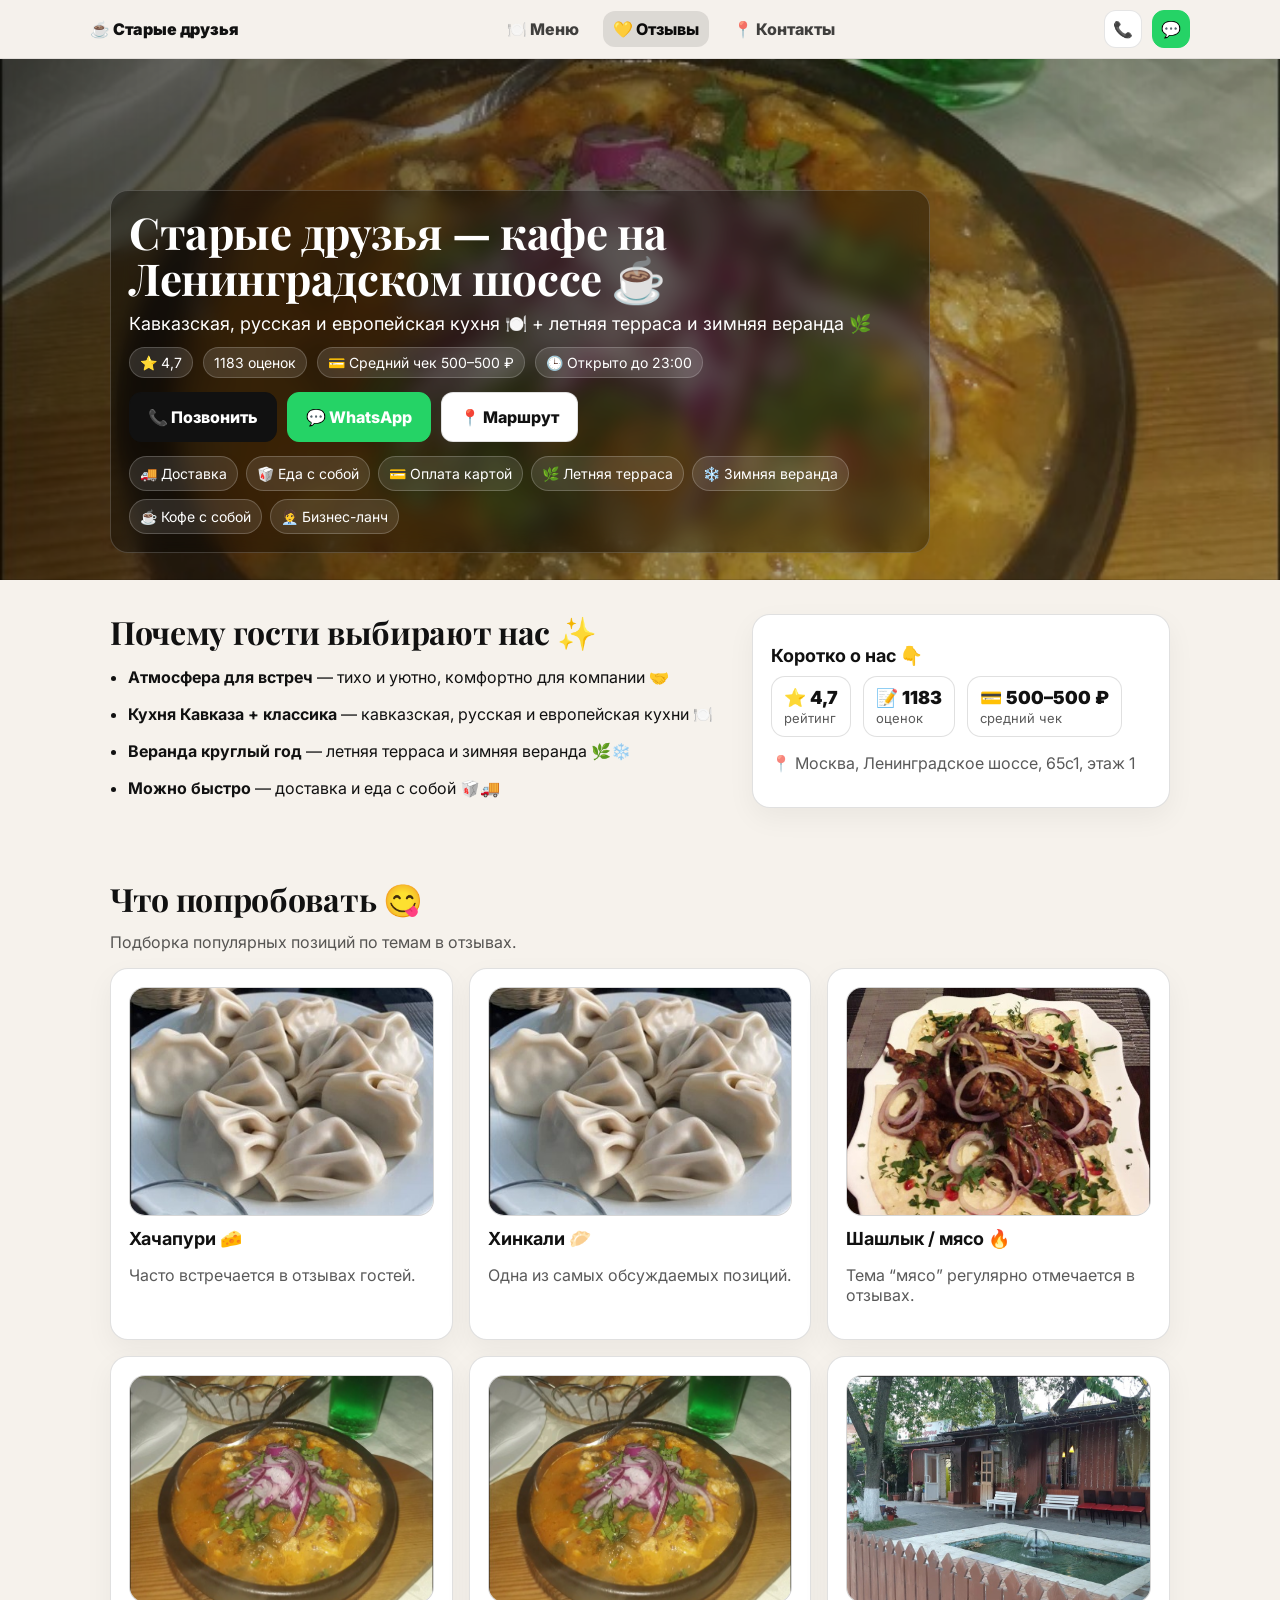
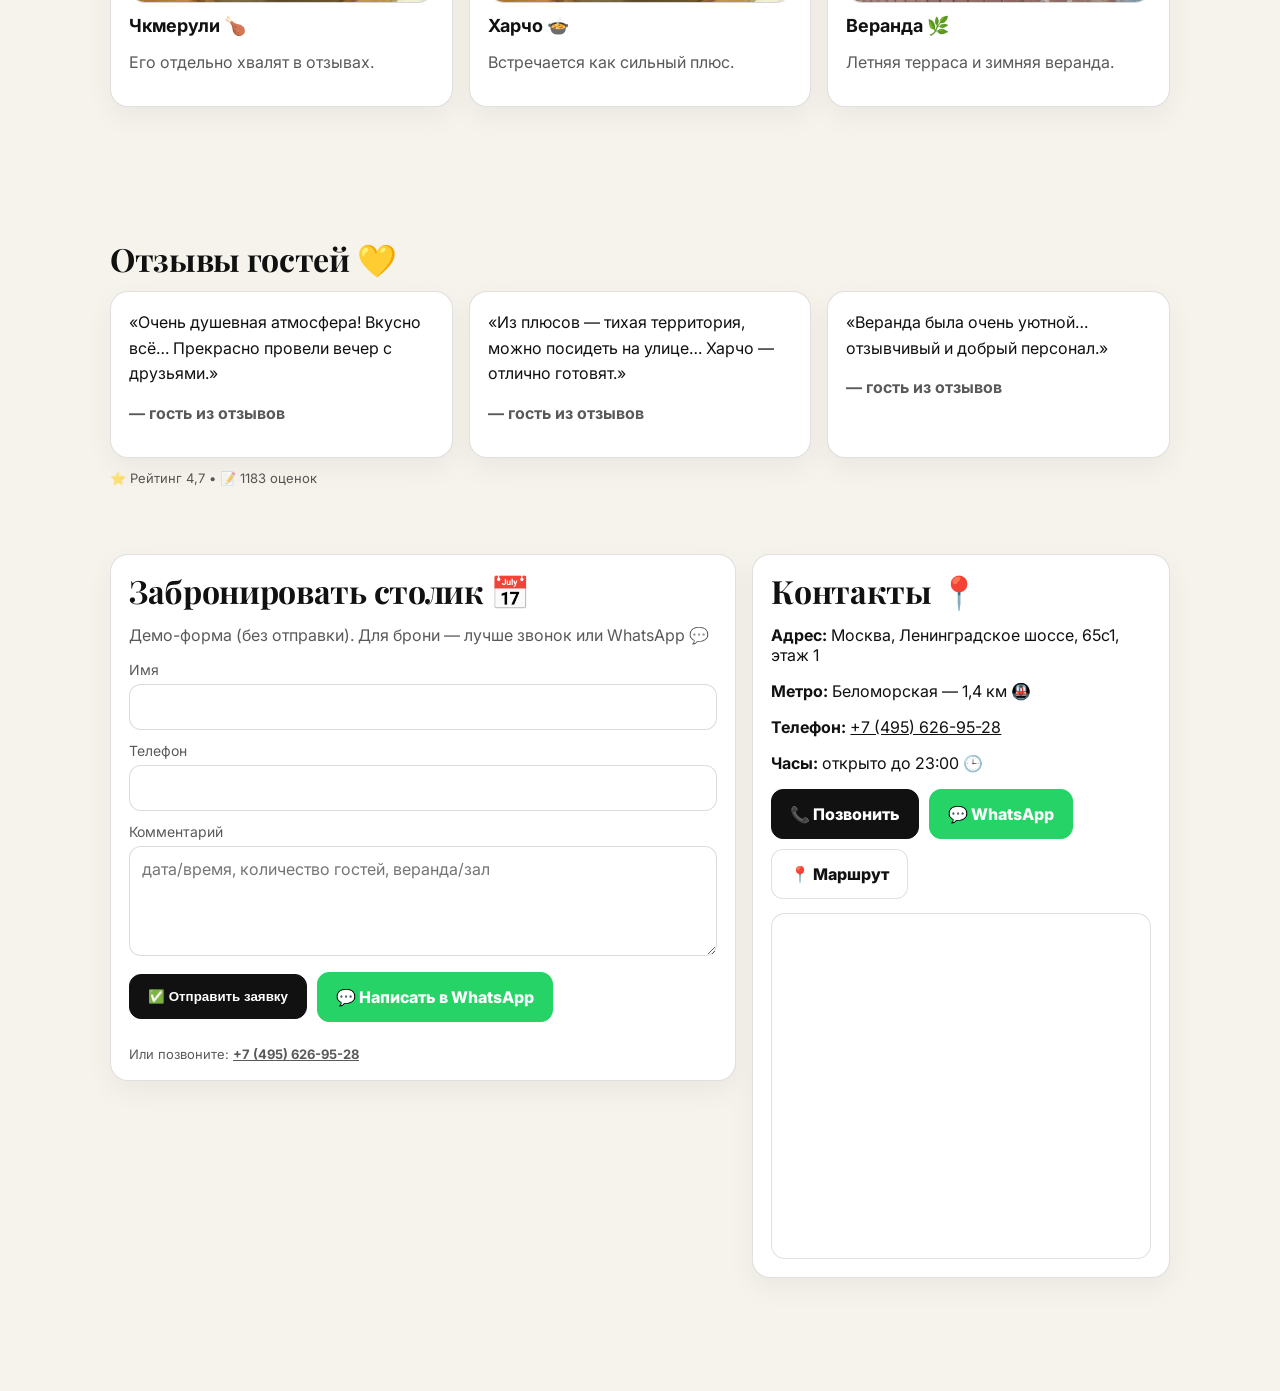
==== index.html @ 181b99d7 "Update index.html" ====
<!doctype html>
<html lang="ru">
<head>
  <meta charset="utf-8" />
  <meta name="viewport" content="width=device-width, initial-scale=1" />
  <title>Старые Друзья — кафе на Ленинградском шоссе</title>
  <meta name="description" content="Кафе Старые Друзья: кавказская, русская и европейская кухня, летняя терраса и зимняя веранда. Москва, Ленинградское шоссе 65с1. Тел.: +7 (495) 626-95-28." />

  <!-- Canonical (замени username) -->
  <link rel="canonical" href="https://denisbykov1991-spec.github.io/staryye-druzya/" />

  <!-- Open Graph / Messengers preview (замени username) -->
  <meta property="og:type" content="website" />
  <meta property="og:locale" content="ru_RU" />
  <meta property="og:site_name" content="Staryye druzya" />
  <meta property="og:title" content="Старые Друзья — кафе на Ленинградском шоссе ☕" />
  <meta property="og:description" content="Кавказская, русская и европейская кухня 🍽️ + летняя терраса и зимняя веранда 🌿. Москва, Ленинградское шоссе 65с1." />
  <meta property="og:url" content="https://denisbykov1991-spec.github.io/staryye-druzya/" />
  <meta property="og:image" content="https://denisbykov1991-spec.github.io/staryye-druzya/img/og.jpg" />
  <meta property="og:image:width" content="1200" />
  <meta property="og:image:height" content="630" />

  <!-- Twitter -->
  <meta name="twitter:card" content="summary_large_image" />
  <meta name="twitter:title" content="Старые друзья — кафе на Ленинградском шоссе ☕" />
  <meta name="twitter:description" content="Кухня Кавказа + классика 🍽️, веранда круглый год 🌿❄️. Москва." />
  <meta name="twitter:image" content="https://denisbykov1991-spec.github.io/staryye-druzya/img/og.jpg" />

  <!-- Fonts -->
  <link rel="preconnect" href="https://fonts.googleapis.com">
  <link rel="preconnect" href="https://fonts.gstatic.com" crossorigin>
  <link href="https://fonts.googleapis.com/css2?family=Inter:wght@400;600;700;800&family=Playfair+Display:wght@600;700&display=swap" rel="stylesheet">

  <link rel="stylesheet" href="styles.css" />
</head>

<body>
  <!-- Top nav (НЕ sticky) -->
  <nav class="topnav" aria-label="Навигация">
    <div class="container topnav__inner">
      <a class="brand" href="#top" aria-label="Наверх">☕ Старые друзья</a>

      <div class="topnav__links" role="navigation" aria-label="Разделы">
        <a data-spy href="#menu">🍽️ Меню</a>
        <a data-spy href="#reviews">💛 Отзывы</a>
        <a data-spy href="#contacts">📍 Контакты</a>
      </div>

      <div class="topnav__actions">
        <a class="topnav__btn" href="tel:+74956269528" aria-label="Позвонить">📞</a>
        <a class="topnav__btn topnav__btn--wa wa-pulse" href="https://wa.me/74956269528" target="_blank" rel="noopener" aria-label="WhatsApp">💬</a>
      </div>
    </div>
  </nav>

  <!-- HERO -->
  <header id="top" class="hero reveal" style="--hero-img:url('img/hero.jpg')">
    <div class="container hero__inner">
      <div class="hero__panel reveal">
        <h1>Старые друзья — кафе на Ленинградском шоссе ☕</h1>
        <p class="lead">
          Кавказская, русская и европейская кухня 🍽️ + летняя терраса и зимняя веранда 🌿
        </p>

        <div class="meta">
          <span>⭐ 4,7</span>
          <span>1183 оценок</span>
          <span>💳 Средний чек 500–500 ₽</span>
          <span>🕒 Открыто до 23:00</span>
        </div>

        <div class="actions">
          <a class="btn btn--primary" href="tel:+74956269528">📞 Позвонить</a>
          <a class="btn btn--whatsapp wa-pulse" href="https://wa.me/74956269528" target="_blank" rel="noopener">💬 WhatsApp</a>
          <a class="btn btn--ghost" href="https://yandex.ru/maps/org/staryye_druzya/107307470305/" target="_blank" rel="noopener">📍 Маршрут</a>
        </div>

        <div class="chips">
          <span class="chip">🚚 Доставка</span>
          <span class="chip">🥡 Еда с собой</span>
          <span class="chip">💳 Оплата картой</span>
          <span class="chip">🌿 Летняя терраса</span>
          <span class="chip">❄️ Зимняя веранда</span>
          <span class="chip">☕ Кофе с собой</span>
          <span class="chip">🧑‍💼 Бизнес-ланч</span>
        </div>
      </div>
    </div>
  </header>

  <main>
    <!-- WHY -->
    <section class="section" aria-label="Преимущества">
      <div class="container grid grid--2">
        <div class="reveal">
          <h2>Почему гости выбирают нас ✨</h2>
          <ul class="bullets">
            <li><b>Атмосфера для встреч</b> — тихо и уютно, комфортно для компании 🤝</li>
            <li><b>Кухня Кавказа + классика</b> — кавказская, русская и европейская кухни 🍽️</li>
            <li><b>Веранда круглый год</b> — летняя терраса и зимняя веранда 🌿❄️</li>
            <li><b>Можно быстро</b> — доставка и еда с собой 🥡🚚</li>
          </ul>
        </div>

        <aside class="card reveal">
          <h3>Коротко о нас 👇</h3>
          <div class="kpis">
            <div class="kpi">
              <div class="kpi__big">⭐ 4,7</div>
              <div class="kpi__small">рейтинг</div>
            </div>
            <div class="kpi">
              <div class="kpi__big">📝 1183</div>
              <div class="kpi__small">оценок</div>
            </div>
            <div class="kpi">
              <div class="kpi__big">💳 500–500 ₽</div>
              <div class="kpi__small">средний чек</div>
            </div>
          </div>
          <p class="muted">📍 Москва, Ленинградское шоссе, 65с1, этаж 1</p>
        </aside>
      </div>
    </section>

    <!-- MENU -->
    <section id="menu" class="section" aria-label="Меню">
      <div class="container">
        <div class="reveal">
          <h2>Что попробовать 😋</h2>
          <p class="muted">Подборка популярных позиций по темам в отзывах.</p>
        </div>

        <div class="grid grid--3">
          <article class="card reveal">
            <div class="img"><img src="img/khachapuri.jpg" alt="Хачапури"></div>
            <h3>Хачапури 🧀</h3>
            <p class="muted">Часто встречается в отзывах гостей.</p>
          </article>

          <article class="card reveal">
            <div class="img"><img src="img/khinkali.jpg" alt="Хинкали"></div>
            <h3>Хинкали 🥟</h3>
            <p class="muted">Одна из самых обсуждаемых позиций.</p>
          </article>

          <article class="card reveal">
            <div class="img"><img src="img/shashlik.jpg" alt="Шашлык"></div>
            <h3>Шашлык / мясо 🔥</h3>
            <p class="muted">Тема “мясо” регулярно отмечается в отзывах.</p>
          </article>

          <article class="card reveal">
            <div class="img"><img src="img/chkmeruli.jpg" alt="Чкмерули"></div>
            <h3>Чкмерули 🍗</h3>
            <p class="muted">Его отдельно хвалят в отзывах.</p>
          </article>

          <article class="card reveal">
            <div class="img"><img src="img/kharcho.jpg" alt="Харчо"></div>
            <h3>Харчо 🍲</h3>
            <p class="muted">Встречается как сильный плюс.</p>
          </article>

          <article class="card reveal">
            <div class="img"><img src="img/terrace.jpg" alt="Веранда"></div>
            <h3>Веранда 🌿</h3>
            <p class="muted">Летняя терраса и зимняя веранда.</p>
          </article>
        </div>

        <div class="section__actions reveal">
          <a class="btn btn--primary" href="tel:+74956269528">📞 Уточнить меню и наличие мест</a>
          <a class="btn btn--whatsapp wa-pulse" href="https://wa.me/74956269528" target="_blank" rel="noopener">💬 Написать в WhatsApp</a>
        </div>
      </div>
    </section>

    <!-- REVIEWS -->
    <section id="reviews" class="section" aria-label="Отзывы">
      <div class="container">
        <div class="reveal">
          <h2>Отзывы гостей 💛</h2>
        </div>

        <div class="grid grid--3">
          <div class="card reveal">
            <p class="quote">«Очень душевная атмосфера! Вкусно всё… Прекрасно провели вечер с друзьями.»</p>
            <p class="muted"><b>— гость из отзывов</b></p>
          </div>
          <div class="card reveal">
            <p class="quote">«Из плюсов — тихая территория, можно посидеть на улице… Харчо — отлично готовят.»</p>
            <p class="muted"><b>— гость из отзывов</b></p>
          </div>
          <div class="card reveal">
            <p class="quote">«Веранда была очень уютной… отзывчивый и добрый персонал.»</p>
            <p class="muted"><b>— гость из отзывов</b></p>
          </div>
        </div>

        <p class="note reveal">⭐ Рейтинг 4,7 • 📝 1183 оценок</p>
      </div>
    </section>

    <!-- CONTACTS -->
    <section id="contacts" class="section" aria-label="Контакты">
      <div class="container grid grid--2">
        <div class="card reveal">
          <h2 style="margin-top:0;">Забронировать столик 📅</h2>
          <p class="muted">Демо-форма (без отправки). Для брони — лучше звонок или WhatsApp 💬</p>

          <form class="form" onsubmit="event.preventDefault(); alert('Демо: форма отключена. Для бронирования позвоните или напишите в WhatsApp.');">
            <label>
              <span>Имя</span>
              <input required name="name" />
            </label>

            <label>
              <span>Телефон</span>
              <input required name="phone" type="tel" />
            </label>

            <label>
              <span>Комментарий</span>
              <textarea name="comment" placeholder="дата/время, количество гостей, веранда/зал"></textarea>
            </label>

            <div class="form__actions">
              <button class="btn btn--primary" type="submit">✅ Отправить заявку</button>
              <a class="btn btn--whatsapp wa-pulse" href="https://wa.me/74956269528" target="_blank" rel="noopener">💬 Написать в WhatsApp</a>
            </div>

            <p class="note">
              Или позвоните: <a href="tel:+74956269528"><b>+7 (495) 626-95-28</b></a>
            </p>
          </form>
        </div>

        <div class="card reveal">
          <h2 style="margin-top:0;">Контакты 📍</h2>
          <p><b>Адрес:</b> Москва, Ленинградское шоссе, 65с1, этаж 1</p>
          <p><b>Метро:</b> Беломорская — 1,4 км 🚇</p>
          <p><b>Телефон:</b> <a href="tel:+74956269528">+7 (495) 626-95-28</a></p>
          <p><b>Часы:</b> открыто до 23:00 🕒</p>

          <div class="actions">
            <a class="btn btn--primary" href="tel:+74956269528">📞 Позвонить</a>
            <a class="btn btn--whatsapp wa-pulse" href="https://wa.me/74956269528" target="_blank" rel="noopener">💬 WhatsApp</a>
            <a class="btn btn--ghost" href="https://yandex.ru/maps/org/staryye_druzya/107307470305/" target="_blank" rel="noopener">📍 Маршрут</a>
          </div>

          <div class="map">
            <iframe
              title="Карта"
              src="https://yandex.ru/map-widget/v1/?oid=107307470305&ll=37.459464%2C55.866122&z=16"
              width="100%" height="340" frameborder="0"
              style="border:0;">
            </iframe>
          </div>
        </div>
      </div>
    </section>
  </main>

  <footer class="footer reveal">
    <div class="container footer__inner">
      <div class="muted">© Старые Друзья • Москва</div>
      <div class="note">ℹ️ Демо-версия сайта. Использованы публичные данные из открытых источников.</div>
    </div>
  </footer>

  <!-- Sticky mobile bar -->
  <div class="sticky-bar" aria-label="Быстрые действия">
    <a href="tel:+74956269528" class="sticky-btn call">📞 Позвонить</a>
    <a href="https://wa.me/74956269528" target="_blank" rel="noopener" class="sticky-btn wa wa-pulse">💬 WhatsApp</a>
  </div>

  <!-- Back to top -->
  <button class="to-top" type="button" aria-label="Наверх">⬆️</button>

  <script>
    (function () {
      const prefersReduced = window.matchMedia && window.matchMedia('(prefers-reduced-motion: reduce)').matches;

      // Reveal animations
      const revealItems = document.querySelectorAll('.reveal');
      if (prefersReduced) {
        revealItems.forEach(el => el.classList.add('is-visible'));
      } else {
        const obs = new IntersectionObserver((entries) => {
          entries.forEach((e) => {
            if (e.isIntersecting) {
              e.target.classList.add('is-visible');
              obs.unobserve(e.target);
            }
          });
        }, { threshold: 0.12, rootMargin: '0px 0px -8% 0px' });

        revealItems.forEach(el => obs.observe(el));
      }

      // Back to top
      const toTopBtn = document.querySelector('.to-top');
      const toggleToTop = () => {
        const y = window.scrollY || document.documentElement.scrollTop;
        if (y > 700) toTopBtn.classList.add('is-visible');
        else toTopBtn.classList.remove('is-visible');
      };

      toTopBtn.addEventListener('click', () => {
        if (prefersReduced) window.scrollTo(0, 0);
        else window.scrollTo({ top: 0, behavior: 'smooth' });
      });

      // Scrollspy (active nav item)
      const navLinks = Array.from(document.querySelectorAll('.topnav__links a[data-spy]'));
      const sections = navLinks
        .map(a => document.querySelector(a.getAttribute('href')))
        .filter(Boolean);

      const setActive = (id) => {
        navLinks.forEach(a => {
          const isActive = a.getAttribute('href') === ('#' + id);
          a.classList.toggle('is-active', isActive);
          a.setAttribute('aria-current', isActive ? 'page' : 'false');
        });
      };

      if (!prefersReduced && sections.length) {
        const spyObs = new IntersectionObserver((entries) => {
          const visible = entries
            .filter(e => e.isIntersecting)
            .sort((a,b) => b.intersectionRatio - a.intersectionRatio)[0];

          if (visible && visible.target && visible.target.id) setActive(visible.target.id);
        }, {
          threshold: [0.2, 0.35, 0.5, 0.65],
          rootMargin: '-15% 0px -70% 0px'
        });

        sections.forEach(sec => spyObs.observe(sec));
      } else {
        navLinks.forEach(a => a.addEventListener('click', () => {
          const id = (a.getAttribute('href') || '').replace('#','');
          if (id) setActive(id);
        }));
      }

      // init
      toggleToTop();
      window.addEventListener('scroll', toggleToTop, { passive: true });
    })();
  </script>
</body>
</html>
---- styles.css ----
:root{
  --text:#111;
  --muted: rgba(0,0,0,.65);
  --border: rgba(0,0,0,.12);
  --radius: 18px;
  --page-bg: #f6f2ec;
  --primary: #111;
  --whatsapp: #25D366;
  --font-body: "Inter", -apple-system, BlinkMacSystemFont, "Segoe UI", Roboto, Arial, sans-serif;
  --font-head: "Playfair Display", Georgia, "Times New Roman", serif;
}

*{ box-sizing:border-box; }
html,body{
  margin:0;
  padding:0;
  font-family: var(--font-body);
  color:var(--text);
  background: var(--page-bg);
  scroll-behavior: smooth;
}
a{ color:inherit; }
.container{ max-width:1100px; margin:0 auto; padding:0 20px; }

/* Top nav (NOT sticky) */
.topnav{
  position: static;          /* <-- меню больше не "прилипает" */
  z-index: auto;
  background: rgba(246,242,236,.95);
  border-bottom: 1px solid rgba(0,0,0,.08);
}
.topnav__inner{
  display:flex;
  align-items:center;
  justify-content:space-between;
  gap:12px;
  padding: 10px 0;
}
.brand{
  text-decoration:none;
  font-weight:900;
  letter-spacing:-0.01em;
}
.topnav__links{
  display:flex;
  gap:14px;
  flex-wrap:wrap;
}
.topnav__links a{
  text-decoration:none;
  font-weight:800;
  color: rgba(0,0,0,.74);
  padding: 8px 10px;
  border-radius: 12px;
  transition: background .18s ease, color .18s ease, transform .12s ease;
}
.topnav__links a:hover{
  background: rgba(0,0,0,.06);
  color: rgba(0,0,0,.92);
  transform: translateY(-1px);
}
.topnav__links a.is-active{
  background: rgba(0,0,0,.10);
  color: rgba(0,0,0,.95);
}

.topnav__actions{ display:flex; gap:10px; }
.topnav__btn{
  width:38px; height:38px;
  display:inline-flex;
  align-items:center;
  justify-content:center;
  border-radius: 12px;
  border: 1px solid rgba(0,0,0,.10);
  background:#fff;
  text-decoration:none;
  font-weight:900;
  transition: transform .12s ease, box-shadow .18s ease;
}
.topnav__btn:hover{
  transform: translateY(-1px);
  box-shadow: 0 10px 20px rgba(0,0,0,.08);
}
.topnav__btn--wa{
  background: var(--whatsapp);
  border-color: var(--whatsapp);
  color:#fff;
}

/* Typography */
h1,h2{ font-family: var(--font-head); }
h1{ margin:0; font-size:44px; line-height:1.05; letter-spacing:-0.01em; }
h2{ margin:0 0 14px; font-size:32px; line-height:1.12; letter-spacing:-0.01em; }
h3{ margin:12px 0 8px; font-size:18px; }
.lead{ margin:10px 0 0; font-size:18px; line-height:1.45; }

/* HERO */
.hero{
  position:relative;
  min-height: 520px;
  background:
    linear-gradient(90deg, rgba(0,0,0,.60), rgba(0,0,0,.14)),
    var(--hero-img);
  background-size:cover;
  background-position:center;
  border-bottom: 1px solid var(--border);
}
.hero__inner{
  min-height:520px;
  display:flex;
  align-items:flex-end;
  padding: 26px 20px;
}
.hero__panel{
  max-width: 820px;
  color:#fff;
  background: rgba(0,0,0,.34);
  border:1px solid rgba(255,255,255,.18);
  border-radius: 18px;
  padding: 18px;
  backdrop-filter: blur(10px);
}

/* Meta pills */
.meta{ display:flex; flex-wrap:wrap; gap:10px; margin-top:10px; }
.meta span{
  font-size:14px; padding:6px 10px; border-radius:999px;
  background:rgba(255,255,255,.12); border:1px solid rgba(255,255,255,.18);
}

/* Buttons */
.actions{ display:flex; flex-wrap:wrap; gap:10px; margin-top:14px; }
.btn{
  display:inline-flex;
  align-items:center;
  justify-content:center;
  padding:14px 18px;
  border-radius:12px;
  text-decoration:none;
  font-weight:800;
  border:1px solid var(--border);
  background:#fff;
  transition: transform .12s ease, box-shadow .18s ease, filter .18s ease;
  will-change: transform;
}
.btn:hover{
  transform: translateY(-1px);
  box-shadow: 0 10px 22px rgba(0,0,0,.10);
}
.btn:active{ transform: translateY(0px); box-shadow: 0 6px 14px rgba(0,0,0,.10); }
.btn--primary{ background:var(--primary); color:#fff; border-color:var(--primary); }
.btn--ghost{ background:#fff; color:#111; }
.btn--whatsapp{
  background:var(--whatsapp);
  color:#fff;
  border-color:var(--whatsapp);
}
.btn--whatsapp:hover{ filter: brightness(.96); }

/* WhatsApp pulse (only mobile; subtle) */
@keyframes waPulse {
  0% { box-shadow: 0 0 0 0 rgba(37,211,102,.40); }
  70% { box-shadow: 0 0 0 14px rgba(37,211,102,0); }
  100% { box-shadow: 0 0 0 0 rgba(37,211,102,0); }
}

/* Chips */
.chips{ display:flex; flex-wrap:wrap; gap:8px; margin-top:14px; }
.chip{
  font-size:14px;
  padding:8px 10px;
  border:1px solid rgba(255,255,255,.20);
  border-radius:999px;
  background:rgba(255,255,255,.10);
}

/* Sections */
.section{ padding: 34px 0; }
.grid{ display:grid; gap:16px; }
.grid--2{ grid-template-columns: 1.2fr .8fr; align-items:start; }
.grid--3{ grid-template-columns: repeat(3,1fr); }

.card{
  background:#fff;
  border:1px solid var(--border);
  border-radius: var(--radius);
  padding:18px;
  box-shadow: 0 10px 28px rgba(0,0,0,.05);
  transition: transform .18s ease, box-shadow .18s ease;
}
.card:hover{
  transform: translateY(-2px);
  box-shadow: 0 16px 44px rgba(0,0,0,.08);
}

.muted{ color:var(--muted); }
.note{ margin:12px 0 0; font-size:13px; color:var(--muted); }

.bullets{ margin:0; padding-left:18px; line-height:1.7; }
.bullets li{ margin:10px 0; }

.kpis{ display:flex; gap:12px; flex-wrap:wrap; margin-top:10px; }
.kpi{
  border:1px solid var(--border);
  border-radius:14px;
  padding:10px 12px;
  background: #fff;
}
.kpi__big{ font-size:18px; font-weight:900; }
.kpi__small{ font-size:13px; color:var(--muted); margin-top:2px; }

.img{
  width:100%;
  aspect-ratio: 4/3;
  border-radius:16px;
  overflow:hidden;
  border:1px solid var(--border);
  background:#f3f3f3;
}
.img img{ width:100%; height:100%; object-fit:cover; display:block; }
.quote{ margin:0; line-height:1.6; }

.section__actions{
  margin-top:16px;
  display:flex;
  flex-wrap:wrap;
  gap:10px;
}

/* Form */
.form{ display:grid; gap:12px; margin-top:12px; }
label span{ display:block; margin-bottom:6px; font-size:14px; color:var(--muted); }
input,textarea{
  width:100%;
  border:1px solid rgba(0,0,0,.14);
  border-radius:12px;
  padding:12px 12px;
  font-size:16px;
  outline:none;
  background:#fff;
  font-family: var(--font-body);
  transition: box-shadow .18s ease, border-color .18s ease;
}
input:focus, textarea:focus{
  border-color: rgba(0,0,0,.28);
  box-shadow: 0 0 0 4px rgba(0,0,0,.06);
}
textarea{ min-height:110px; resize:vertical; }
.form__actions{
  display:flex;
  flex-wrap:wrap;
  gap:10px;
  align-items:center;
}

.map{
  margin-top:14px;
  border-radius: 14px;
  overflow:hidden;
  border:1px solid var(--border);
  background:#fff;
}

/* Footer */
.footer{ padding:18px 0; border-top:1px solid var(--border); background: transparent; }
.footer__inner{ display:flex; gap:12px; justify-content:space-between; align-items:center; flex-wrap:wrap; }

/* Sticky mobile bar */
.sticky-bar{
  position:fixed;
  bottom:0;
  left:0;
  right:0;
  display:none;
  z-index:9999;
  background:#ffffff;
  border-top:1px solid rgba(0,0,0,.10);
  padding:10px;
  gap:10px;
  box-shadow: 0 -10px 26px rgba(0,0,0,.08);
}
.sticky-btn{
  flex:1;
  text-align:center;
  padding:14px 12px;
  border-radius:12px;
  font-weight:900;
  text-decoration:none;
  font-size:16px;
  transition: transform .12s ease;
}
.sticky-btn:active{ transform: scale(.99); }
.sticky-btn.call{ background:var(--primary); color:#fff; }
.sticky-btn.wa{ background:var(--whatsapp); color:#fff; }

/* Back to top button */
.to-top{
  position: fixed;
  right: 16px;
  bottom: 88px;
  width: 46px;
  height: 46px;
  border-radius: 14px;
  border: 1px solid rgba(0,0,0,.12);
  background: rgba(255,255,255,.92);
  backdrop-filter: blur(10px);
  box-shadow: 0 14px 30px rgba(0,0,0,.12);
  display: inline-flex;
  align-items: center;
  justify-content: center;
  cursor: pointer;
  opacity: 0;
  pointer-events: none;
  transform: translateY(8px);
  transition: opacity .2s ease, transform .2s ease;
}
.to-top.is-visible{
  opacity: 1;
  pointer-events: auto;
  transform: translateY(0);
}
.to-top:hover{ transform: translateY(-1px); }

/* Reveal animations */
.reveal{
  opacity: 0;
  transform: translateY(14px);
  transition: opacity .7s cubic-bezier(.2,.8,.2,1), transform .7s cubic-bezier(.2,.8,.2,1);
}
.reveal.is-visible{
  opacity: 1;
  transform: translateY(0);
}

/* Mobile + responsive */
@media (max-width: 900px){
  h1{ font-size:34px; }
  h2{ font-size:28px; }
  .grid--2, .grid--3{ grid-template-columns:1fr; }
  .hero{ min-height: 560px; }
  .hero__inner{ min-height: 560px; }
  .sticky-bar{ display:flex; }
  .wa-pulse{ animation: waPulse 1.8s ease-out infinite; }
  .topnav__links{ gap:8px; }
  .topnav__links a{ padding: 7px 8px; }
  .to-top{ bottom: 92px; }
}

/* Reduce motion */
@media (prefers-reduced-motion: reduce){
  .btn, .card, .reveal, input, textarea, .wa-pulse, .to-top { transition: none !important; animation: none !important; }
  .btn:hover, .card:hover, .to-top:hover { transform: none !important; box-shadow: none !important; }
  html,body{ scroll-behavior: auto; }
}
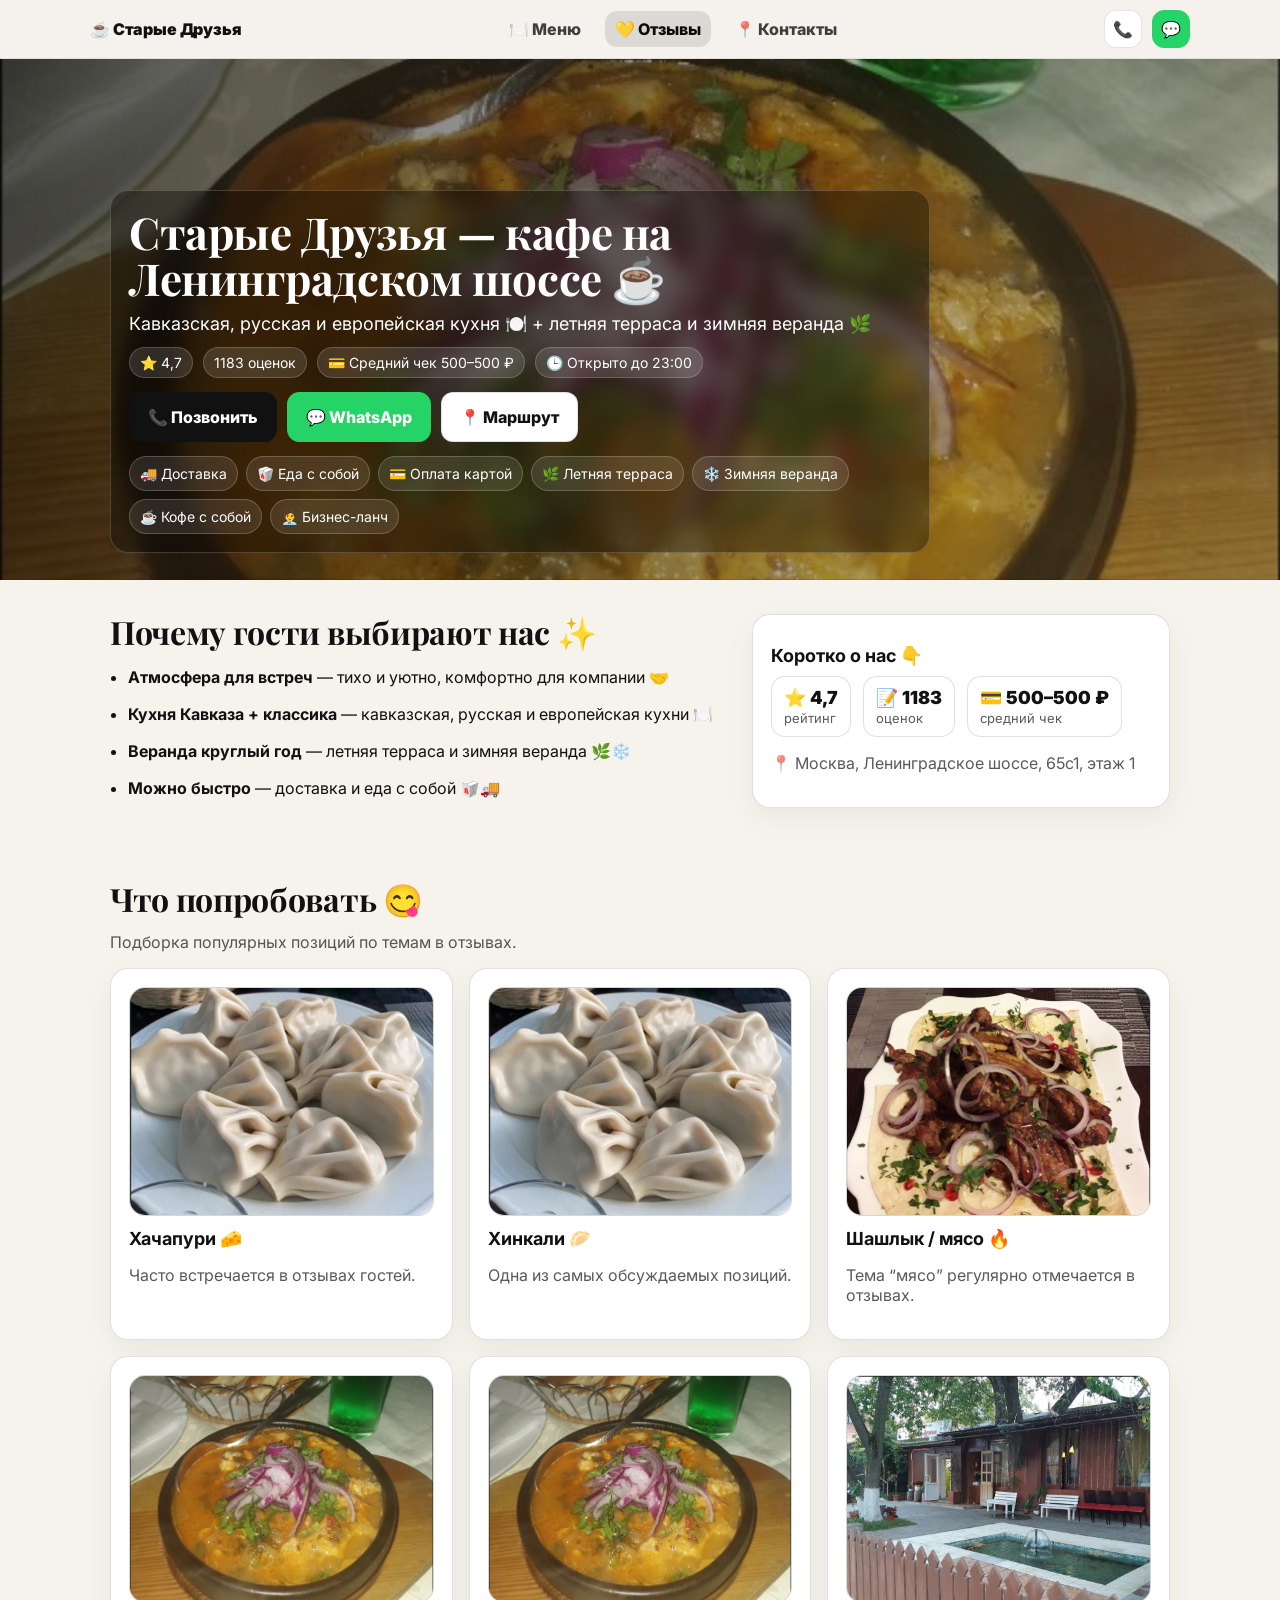
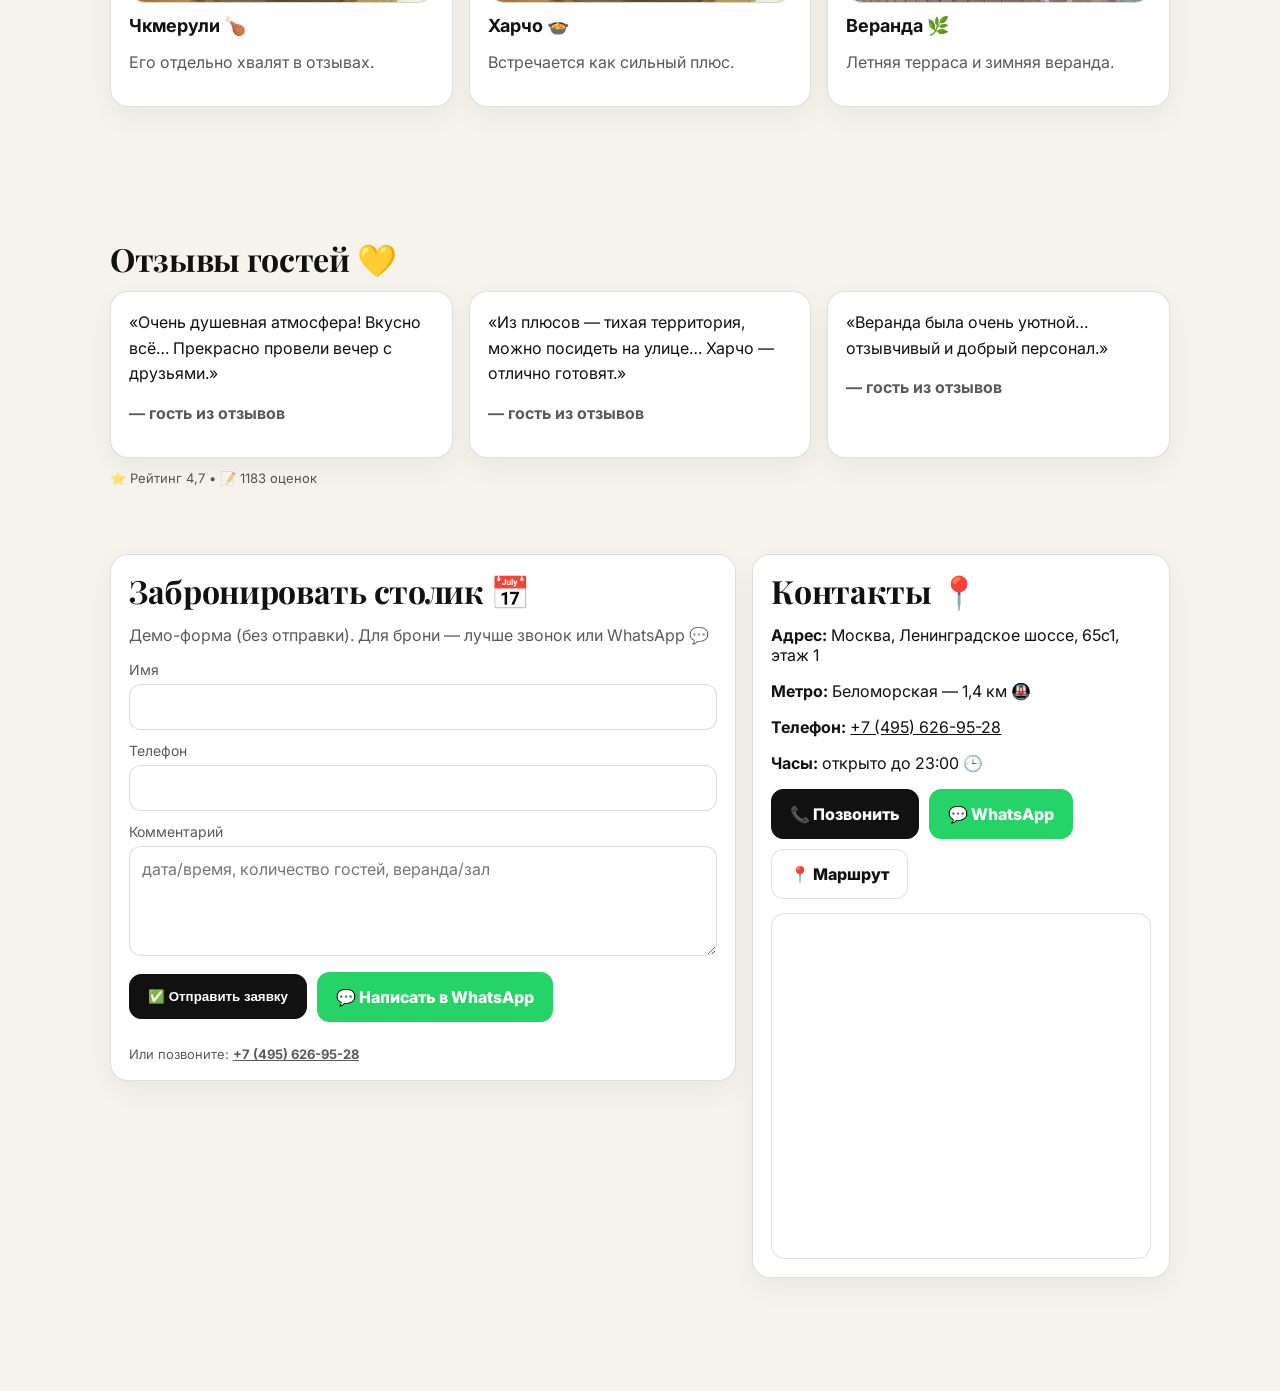
==== commit 97128300: "Update index.html" ====
--- a/index.html
+++ b/index.html
@@ -4,15 +4,15 @@
   <meta charset="utf-8" />
   <meta name="viewport" content="width=device-width, initial-scale=1" />
   <title>Старые Друзья — кафе на Ленинградском шоссе</title>
-  <meta name="description" content="Кафе Старые Друзья: кавказская, русская и европейская кухня, летняя терраса и зимняя веранда. Москва, Ленинградское шоссе 65с1. Тел.: +7 (495) 626-95-28." />
-
-  <!-- Canonical (замени username) -->
+  <meta name="description" content="Кафе «Старые Друзья»: кавказская, русская и европейская кухня, летняя терраса и зимняя веранда. Москва, Ленинградское шоссе 65с1. Тел.: +7 (495) 626-95-28." />
+
+  <!-- Canonical (важно: если у репозитория другое имя, замени /staryye-druzya/) -->
   <link rel="canonical" href="https://denisbykov1991-spec.github.io/staryye-druzya/" />
 
-  <!-- Open Graph / Messengers preview (замени username) -->
+  <!-- Open Graph / Messengers preview -->
   <meta property="og:type" content="website" />
   <meta property="og:locale" content="ru_RU" />
-  <meta property="og:site_name" content="Staryye druzya" />
+  <meta property="og:site_name" content="Старые Друзья" />
   <meta property="og:title" content="Старые Друзья — кафе на Ленинградском шоссе ☕" />
   <meta property="og:description" content="Кавказская, русская и европейская кухня 🍽️ + летняя терраса и зимняя веранда 🌿. Москва, Ленинградское шоссе 65с1." />
   <meta property="og:url" content="https://denisbykov1991-spec.github.io/staryye-druzya/" />
@@ -22,7 +22,7 @@
 
   <!-- Twitter -->
   <meta name="twitter:card" content="summary_large_image" />
-  <meta name="twitter:title" content="Старые друзья — кафе на Ленинградском шоссе ☕" />
+  <meta name="twitter:title" content="Старые Друзья — кафе на Ленинградском шоссе ☕" />
   <meta name="twitter:description" content="Кухня Кавказа + классика 🍽️, веранда круглый год 🌿❄️. Москва." />
   <meta name="twitter:image" content="https://denisbykov1991-spec.github.io/staryye-druzya/img/og.jpg" />
 
@@ -38,7 +38,7 @@
   <!-- Top nav (НЕ sticky) -->
   <nav class="topnav" aria-label="Навигация">
     <div class="container topnav__inner">
-      <a class="brand" href="#top" aria-label="Наверх">☕ Старые друзья</a>
+      <a class="brand" href="#top" aria-label="Наверх">☕ Старые Друзья</a>
 
       <div class="topnav__links" role="navigation" aria-label="Разделы">
         <a data-spy href="#menu">🍽️ Меню</a>
@@ -57,7 +57,7 @@
   <header id="top" class="hero reveal" style="--hero-img:url('img/hero.jpg')">
     <div class="container hero__inner">
       <div class="hero__panel reveal">
-        <h1>Старые друзья — кафе на Ленинградском шоссе ☕</h1>
+        <h1>Старые Друзья — кафе на Ленинградском шоссе ☕</h1>
         <p class="lead">
           Кавказская, русская и европейская кухня 🍽️ + летняя терраса и зимняя веранда 🌿
         </p>
@@ -312,7 +312,7 @@
         else window.scrollTo({ top: 0, behavior: 'smooth' });
       });
 
-      // Scrollspy (active nav item)
+      // Scrollspy
       const navLinks = Array.from(document.querySelectorAll('.topnav__links a[data-spy]'));
       const sections = navLinks
         .map(a => document.querySelector(a.getAttribute('href')))
@@ -331,7 +331,6 @@
           const visible = entries
             .filter(e => e.isIntersecting)
             .sort((a,b) => b.intersectionRatio - a.intersectionRatio)[0];
-
           if (visible && visible.target && visible.target.id) setActive(visible.target.id);
         }, {
           threshold: [0.2, 0.35, 0.5, 0.65],
@@ -339,20 +338,11 @@
         });
 
         sections.forEach(sec => spyObs.observe(sec));
-      } else {
-        navLinks.forEach(a => a.addEventListener('click', () => {
-          const id = (a.getAttribute('href') || '').replace('#','');
-          if (id) setActive(id);
-        }));
       }
 
-      // init
       toggleToTop();
       window.addEventListener('scroll', toggleToTop, { passive: true });
     })();
   </script>
 </body>
 </html>
-
-
-
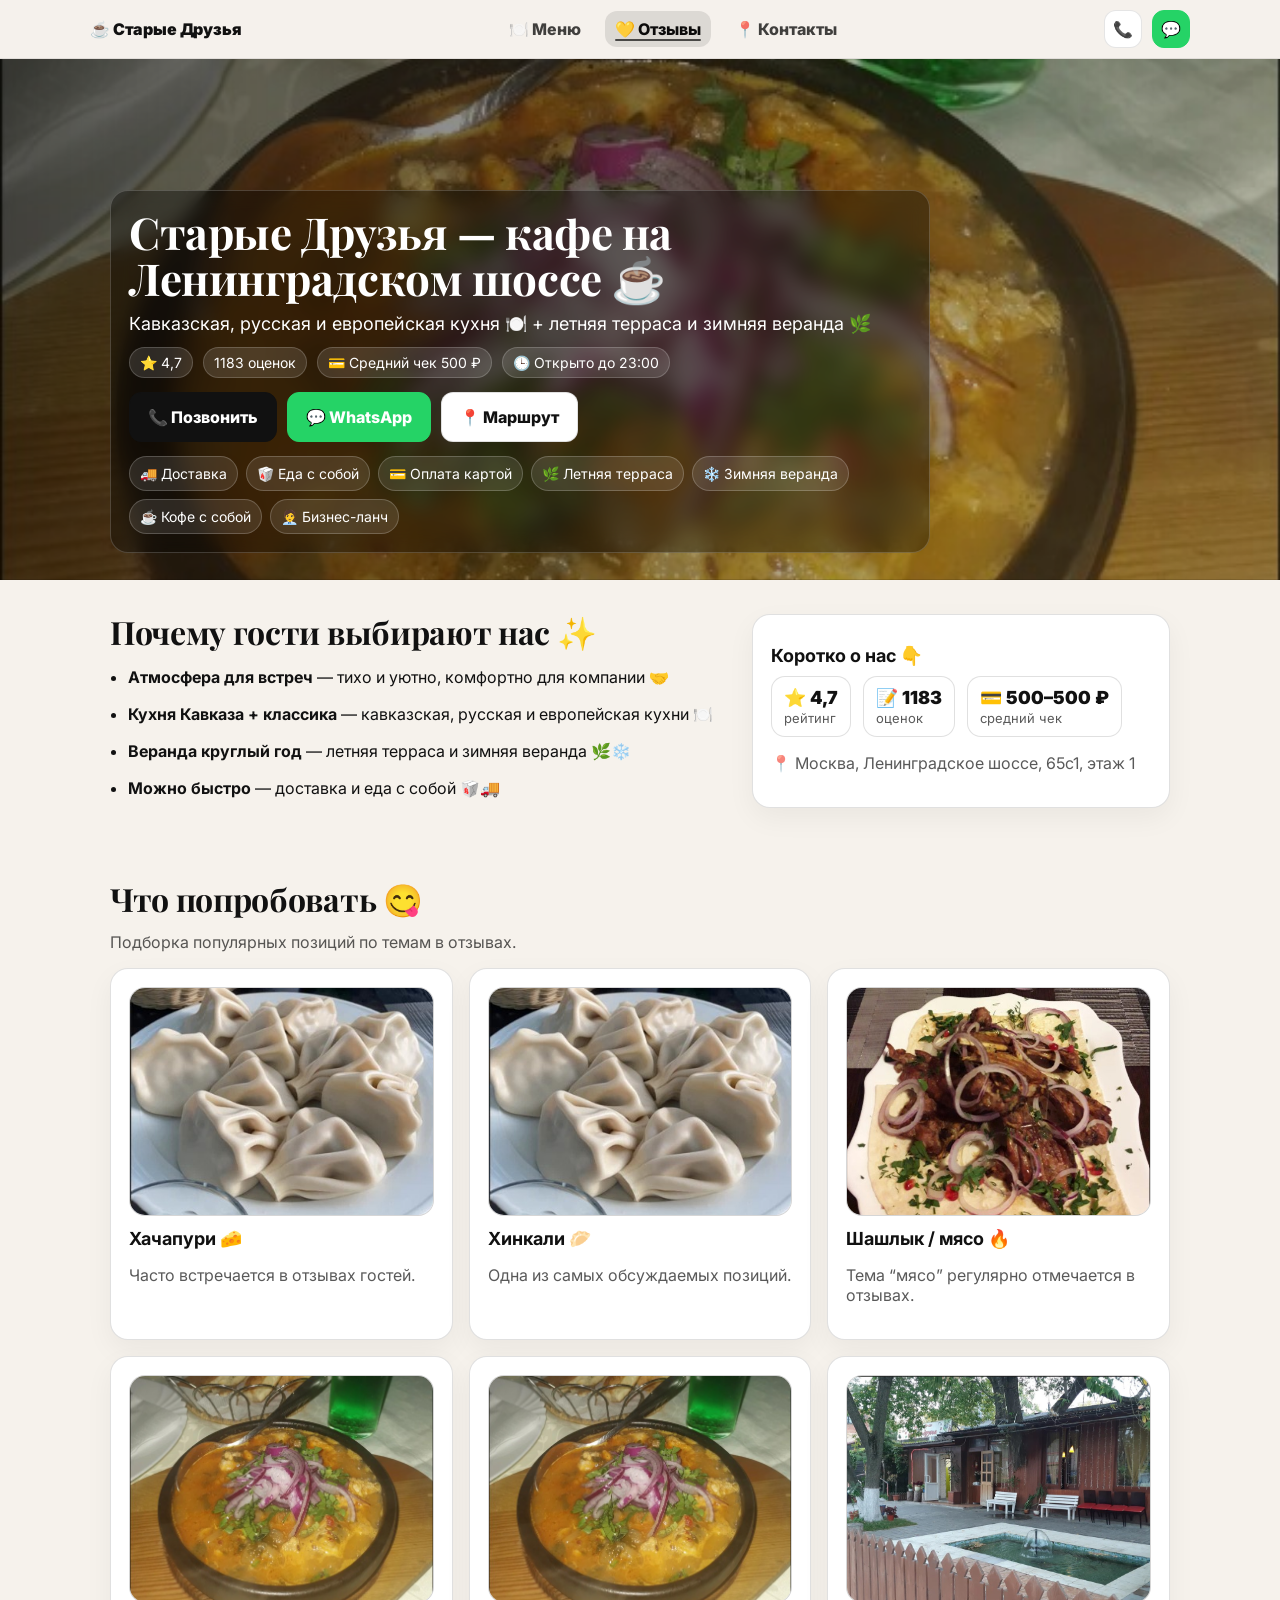
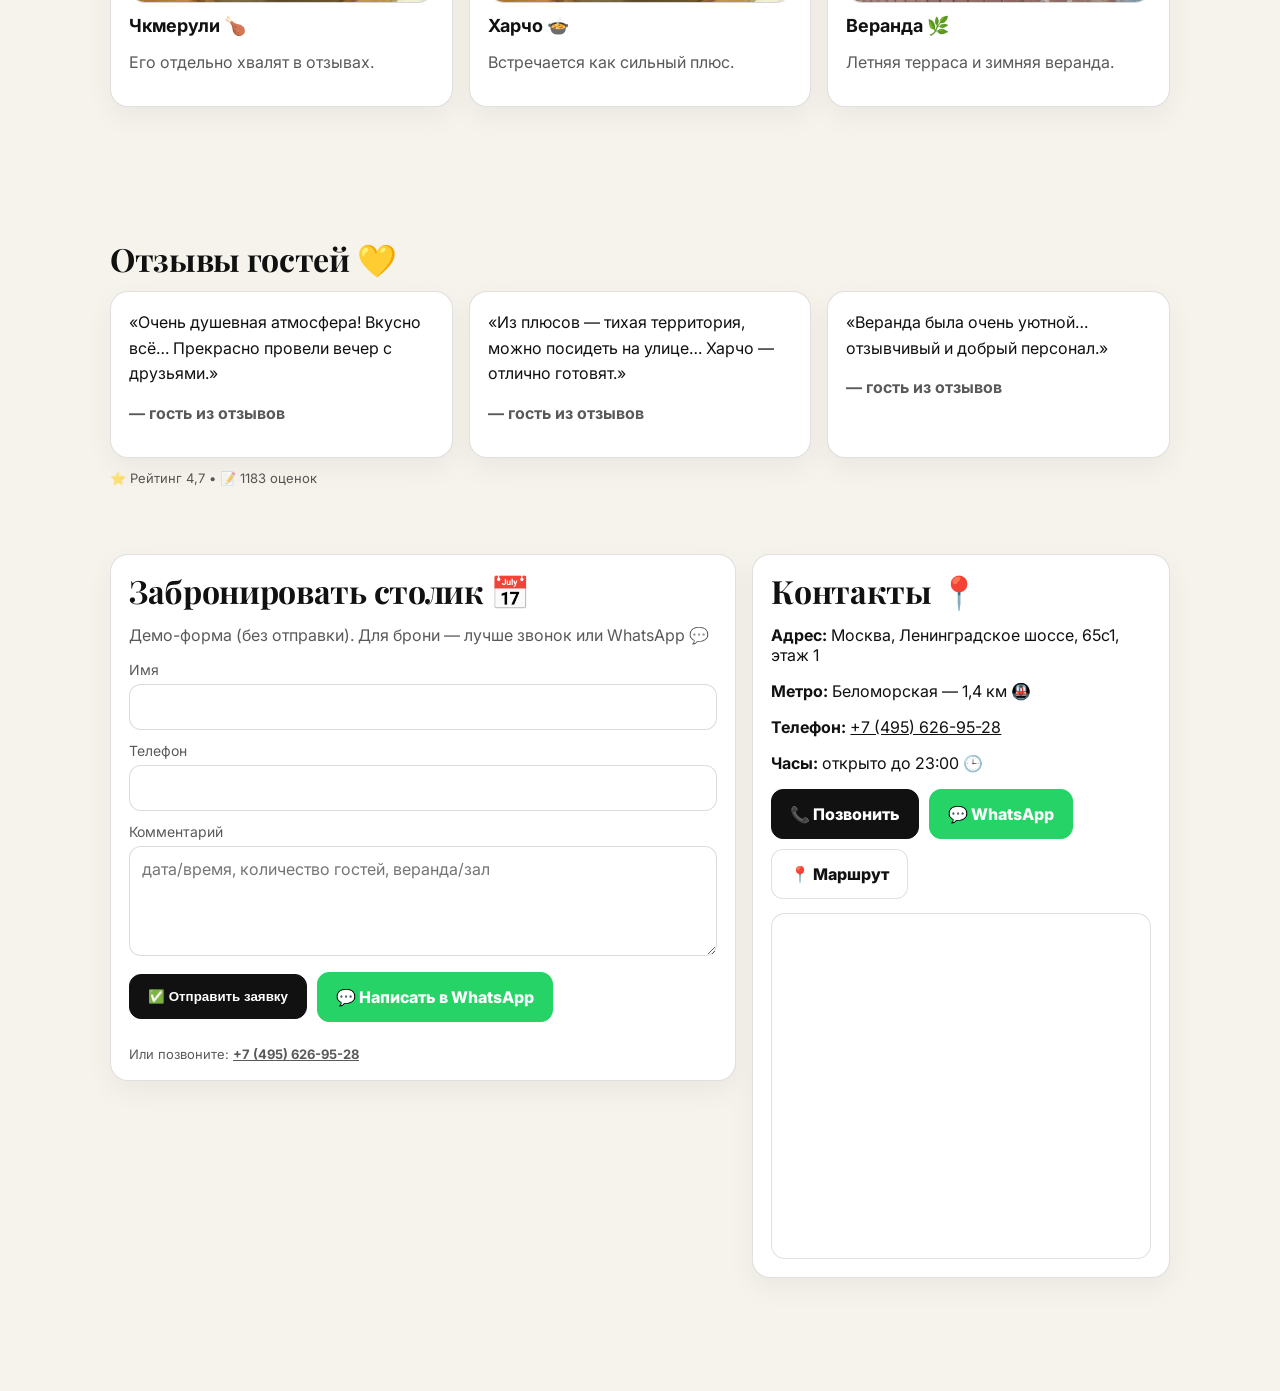
==== commit a1078680: "Update index.html" ====
--- a/index.html
+++ b/index.html
@@ -6,7 +6,6 @@
   <title>Старые Друзья — кафе на Ленинградском шоссе</title>
   <meta name="description" content="Кафе «Старые Друзья»: кавказская, русская и европейская кухня, летняя терраса и зимняя веранда. Москва, Ленинградское шоссе 65с1. Тел.: +7 (495) 626-95-28." />
 
-  <!-- Canonical (важно: если у репозитория другое имя, замени /staryye-druzya/) -->
   <link rel="canonical" href="https://denisbykov1991-spec.github.io/staryye-druzya/" />
 
   <!-- Open Graph / Messengers preview -->
@@ -16,6 +15,7 @@
   <meta property="og:title" content="Старые Друзья — кафе на Ленинградском шоссе ☕" />
   <meta property="og:description" content="Кавказская, русская и европейская кухня 🍽️ + летняя терраса и зимняя веранда 🌿. Москва, Ленинградское шоссе 65с1." />
   <meta property="og:url" content="https://denisbykov1991-spec.github.io/staryye-druzya/" />
+  <!-- если используешь PNG, замени на og.png -->
   <meta property="og:image" content="https://denisbykov1991-spec.github.io/staryye-druzya/img/og.jpg" />
   <meta property="og:image:width" content="1200" />
   <meta property="og:image:height" content="630" />
@@ -24,6 +24,7 @@
   <meta name="twitter:card" content="summary_large_image" />
   <meta name="twitter:title" content="Старые Друзья — кафе на Ленинградском шоссе ☕" />
   <meta name="twitter:description" content="Кухня Кавказа + классика 🍽️, веранда круглый год 🌿❄️. Москва." />
+  <!-- если используешь PNG, замени на og.png -->
   <meta name="twitter:image" content="https://denisbykov1991-spec.github.io/staryye-druzya/img/og.jpg" />
 
   <!-- Fonts -->
@@ -65,7 +66,7 @@
         <div class="meta">
           <span>⭐ 4,7</span>
           <span>1183 оценок</span>
-          <span>💳 Средний чек 500–500 ₽</span>
+          <span>💳 Средний чек 500 ₽</span>
           <span>🕒 Открыто до 23:00</span>
         </div>
 
@@ -282,7 +283,13 @@
     (function () {
       const prefersReduced = window.matchMedia && window.matchMedia('(prefers-reduced-motion: reduce)').matches;
 
-      // Reveal animations
+      /* (3) Compact header (CSS handles sizes) */
+      const setCompactNav = () => {
+        const y = window.scrollY || document.documentElement.scrollTop;
+        document.body.classList.toggle('is-compact-nav', y > 60);
+      };
+
+      /* Reveal animations */
       const revealItems = document.querySelectorAll('.reveal');
       if (prefersReduced) {
         revealItems.forEach(el => el.classList.add('is-visible'));
@@ -299,7 +306,7 @@
         revealItems.forEach(el => obs.observe(el));
       }
 
-      // Back to top
+      /* Back to top */
       const toTopBtn = document.querySelector('.to-top');
       const toggleToTop = () => {
         const y = window.scrollY || document.documentElement.scrollTop;
@@ -312,18 +319,40 @@
         else window.scrollTo({ top: 0, behavior: 'smooth' });
       });
 
-      // Scrollspy
+      /* Scrollspy + (2) auto-scroll nav to active item */
       const navLinks = Array.from(document.querySelectorAll('.topnav__links a[data-spy]'));
       const sections = navLinks
         .map(a => document.querySelector(a.getAttribute('href')))
         .filter(Boolean);
 
+      let currentActiveId = '';
+
       const setActive = (id) => {
+        if (!id) return;
+        if (id === currentActiveId) return;
+
+        currentActiveId = id;
+
+        let activeLink = null;
+
         navLinks.forEach(a => {
           const isActive = a.getAttribute('href') === ('#' + id);
           a.classList.toggle('is-active', isActive);
           a.setAttribute('aria-current', isActive ? 'page' : 'false');
+          if (isActive) activeLink = a;
         });
+
+        // auto-scroll nav (only if it can scroll)
+        if (!prefersReduced && activeLink) {
+          const parent = activeLink.parentElement; // .topnav__links
+          if (parent && parent.scrollWidth > parent.clientWidth) {
+            activeLink.scrollIntoView({
+              behavior: 'smooth',
+              inline: 'center',
+              block: 'nearest'
+            });
+          }
+        }
       };
 
       if (!prefersReduced && sections.length) {
@@ -331,6 +360,7 @@
           const visible = entries
             .filter(e => e.isIntersecting)
             .sort((a,b) => b.intersectionRatio - a.intersectionRatio)[0];
+
           if (visible && visible.target && visible.target.id) setActive(visible.target.id);
         }, {
           threshold: [0.2, 0.35, 0.5, 0.65],
@@ -340,8 +370,27 @@
         sections.forEach(sec => spyObs.observe(sec));
       }
 
+      // If user opened with #hash - reflect immediately
+      if (location.hash) {
+        const id = location.hash.replace('#','');
+        setActive(id);
+      } else {
+        // default active if at top
+        if (sections[0] && sections[0].id) setActive(sections[0].id);
+      }
+
+      /* init */
       toggleToTop();
+      setCompactNav();
+
       window.addEventListener('scroll', toggleToTop, { passive: true });
+      window.addEventListener('scroll', setCompactNav, { passive: true });
+
+      // also update on resize (helps mobile menu)
+      window.addEventListener('resize', () => {
+        if (location.hash) setActive(location.hash.replace('#',''));
+      }, { passive: true });
+
     })();
   </script>
 </body>
--- a/styles.css
+++ b/styles.css
@@ -4,10 +4,16 @@
   --border: rgba(0,0,0,.12);
   --radius: 18px;
   --page-bg: #f6f2ec;
+
   --primary: #111;
   --whatsapp: #25D366;
+
   --font-body: "Inter", -apple-system, BlinkMacSystemFont, "Segoe UI", Roboto, Arial, sans-serif;
   --font-head: "Playfair Display", Georgia, "Times New Roman", serif;
+
+  /* header sizing */
+  --nav-h: 58px;
+  --nav-h-compact: 46px;
 }
 
 *{ box-sizing:border-box; }
@@ -22,30 +28,55 @@
 a{ color:inherit; }
 .container{ max-width:1100px; margin:0 auto; padding:0 20px; }
 
-/* Top nav (NOT sticky) */
+/* =========================
+   TOP NAV (not sticky)
+   + underline animation (1)
+   + scrollspy active styles
+   ========================= */
 .topnav{
-  position: static;          /* <-- меню больше не "прилипает" */
+  position: static;
   z-index: auto;
   background: rgba(246,242,236,.95);
   border-bottom: 1px solid rgba(0,0,0,.08);
 }
+
+/* inner layout */
 .topnav__inner{
+  height: var(--nav-h);
   display:flex;
   align-items:center;
   justify-content:space-between;
   gap:12px;
   padding: 10px 0;
-}
+  transition: height .18s ease, padding .18s ease;
+}
+
+/* compact mode (3) — activated via body.is-compact-nav */
+body.is-compact-nav .topnav__inner{
+  height: var(--nav-h-compact);
+  padding: 6px 0;
+}
+
+/* brand */
 .brand{
   text-decoration:none;
   font-weight:900;
   letter-spacing:-0.01em;
-}
+  white-space: nowrap;
+  transition: transform .18s ease, opacity .18s ease;
+}
+body.is-compact-nav .brand{
+  transform: translateY(-1px);
+}
+
+/* links */
 .topnav__links{
   display:flex;
   gap:14px;
   flex-wrap:wrap;
-}
+  align-items:center;
+}
+
 .topnav__links a{
   text-decoration:none;
   font-weight:800;
@@ -53,17 +84,48 @@
   padding: 8px 10px;
   border-radius: 12px;
   transition: background .18s ease, color .18s ease, transform .12s ease;
-}
+  position: relative;
+  outline: none;
+}
+
+/* underline base */
+.topnav__links a::after{
+  content:"";
+  position:absolute;
+  left: 10px;
+  right: 10px;
+  bottom: 6px;
+  height: 2px;
+  border-radius: 99px;
+  background: rgba(0,0,0,.70);
+  transform: scaleX(0);
+  transform-origin: left;
+  transition: transform .18s ease, opacity .18s ease;
+  opacity: .0;
+}
+
+/* hover */
 .topnav__links a:hover{
   background: rgba(0,0,0,.06);
   color: rgba(0,0,0,.92);
   transform: translateY(-1px);
 }
+.topnav__links a:hover::after{
+  transform: scaleX(.45);
+  opacity: .35;
+}
+
+/* active */
 .topnav__links a.is-active{
   background: rgba(0,0,0,.10);
   color: rgba(0,0,0,.95);
 }
-
+.topnav__links a.is-active::after{
+  transform: scaleX(1);
+  opacity: .95;
+}
+
+/* actions */
 .topnav__actions{ display:flex; gap:10px; }
 .topnav__btn{
   width:38px; height:38px;
@@ -87,14 +149,18 @@
   color:#fff;
 }
 
-/* Typography */
+/* =========================
+   TYPOGRAPHY
+   ========================= */
 h1,h2{ font-family: var(--font-head); }
 h1{ margin:0; font-size:44px; line-height:1.05; letter-spacing:-0.01em; }
 h2{ margin:0 0 14px; font-size:32px; line-height:1.12; letter-spacing:-0.01em; }
 h3{ margin:12px 0 8px; font-size:18px; }
 .lead{ margin:10px 0 0; font-size:18px; line-height:1.45; }
 
-/* HERO */
+/* =========================
+   HERO
+   ========================= */
 .hero{
   position:relative;
   min-height: 520px;
@@ -128,7 +194,9 @@
   background:rgba(255,255,255,.12); border:1px solid rgba(255,255,255,.18);
 }
 
-/* Buttons */
+/* =========================
+   BUTTONS
+   ========================= */
 .actions{ display:flex; flex-wrap:wrap; gap:10px; margin-top:14px; }
 .btn{
   display:inline-flex;
@@ -164,7 +232,9 @@
   100% { box-shadow: 0 0 0 0 rgba(37,211,102,0); }
 }
 
-/* Chips */
+/* =========================
+   CHIPS
+   ========================= */
 .chips{ display:flex; flex-wrap:wrap; gap:8px; margin-top:14px; }
 .chip{
   font-size:14px;
@@ -174,7 +244,9 @@
   background:rgba(255,255,255,.10);
 }
 
-/* Sections */
+/* =========================
+   LAYOUT / CARDS
+   ========================= */
 .section{ padding: 34px 0; }
 .grid{ display:grid; gap:16px; }
 .grid--2{ grid-template-columns: 1.2fr .8fr; align-items:start; }
@@ -227,7 +299,9 @@
   gap:10px;
 }
 
-/* Form */
+/* =========================
+   FORM
+   ========================= */
 .form{ display:grid; gap:12px; margin-top:12px; }
 label span{ display:block; margin-bottom:6px; font-size:14px; color:var(--muted); }
 input,textarea{
@@ -253,6 +327,7 @@
   align-items:center;
 }
 
+/* Map */
 .map{
   margin-top:14px;
   border-radius: 14px;
@@ -265,7 +340,9 @@
 .footer{ padding:18px 0; border-top:1px solid var(--border); background: transparent; }
 .footer__inner{ display:flex; gap:12px; justify-content:space-between; align-items:center; flex-wrap:wrap; }
 
-/* Sticky mobile bar */
+/* =========================
+   STICKY MOBILE BAR
+   ========================= */
 .sticky-bar{
   position:fixed;
   bottom:0;
@@ -293,7 +370,9 @@
 .sticky-btn.call{ background:var(--primary); color:#fff; }
 .sticky-btn.wa{ background:var(--whatsapp); color:#fff; }
 
-/* Back to top button */
+/* =========================
+   BACK TO TOP
+   ========================= */
 .to-top{
   position: fixed;
   right: 16px;
@@ -309,6 +388,7 @@
   align-items: center;
   justify-content: center;
   cursor: pointer;
+
   opacity: 0;
   pointer-events: none;
   transform: translateY(8px);
@@ -321,7 +401,9 @@
 }
 .to-top:hover{ transform: translateY(-1px); }
 
-/* Reveal animations */
+/* =========================
+   REVEAL
+   ========================= */
 .reveal{
   opacity: 0;
   transform: translateY(14px);
@@ -332,7 +414,11 @@
   transform: translateY(0);
 }
 
-/* Mobile + responsive */
+/* =========================
+   RESPONSIVE
+   - mobile header in a row
+   - WA pulse on mobile
+   ========================= */
 @media (max-width: 900px){
   h1{ font-size:34px; }
   h2{ font-size:28px; }
@@ -340,16 +426,78 @@
   .hero{ min-height: 560px; }
   .hero__inner{ min-height: 560px; }
   .sticky-bar{ display:flex; }
+
+  /* (mobile) header: brand | menu (row) | actions */
+  .topnav__inner{
+    display: grid;
+    grid-template-columns: auto 1fr auto;
+    align-items: center;
+    gap: 8px;
+    height: var(--nav-h);
+    padding: 10px 0;
+  }
+
+  body.is-compact-nav .topnav__inner{
+    height: var(--nav-h-compact);
+    padding: 6px 0;
+  }
+
+  .brand{
+    font-size: 15px;
+  }
+
+  /* menu ALWAYS in one row + horizontal scroll if needed */
+  .topnav__links{
+    display:flex;
+    flex-wrap: nowrap;
+    overflow-x: auto;
+    gap: 6px;
+    -webkit-overflow-scrolling: touch;
+    padding: 2px 0;
+  }
+  .topnav__links::-webkit-scrollbar{ display:none; }
+
+  .topnav__links a{
+    flex: 0 0 auto;
+    padding: 6px 10px;
+    font-size: 14px;
+    border-radius: 10px;
+    white-space: nowrap;
+  }
+
+  /* underline placement tighter on small */
+  .topnav__links a::after{
+    left: 10px;
+    right: 10px;
+    bottom: 4px;
+  }
+
+  .topnav__actions{
+    gap: 6px;
+  }
+  .topnav__btn{
+    width: 34px;
+    height: 34px;
+    font-size: 15px;
+    border-radius: 10px;
+  }
+
+  /* pulse only on mobile */
   .wa-pulse{ animation: waPulse 1.8s ease-out infinite; }
-  .topnav__links{ gap:8px; }
-  .topnav__links a{ padding: 7px 8px; }
+
+  /* to-top above sticky bar */
   .to-top{ bottom: 92px; }
 }
 
-/* Reduce motion */
+/* =========================
+   REDUCE MOTION
+   ========================= */
 @media (prefers-reduced-motion: reduce){
-  .btn, .card, .reveal, input, textarea, .wa-pulse, .to-top { transition: none !important; animation: none !important; }
-  .btn:hover, .card:hover, .to-top:hover { transform: none !important; box-shadow: none !important; }
+  .btn, .card, .reveal, input, textarea, .wa-pulse, .to-top,
+  .topnav__inner, .brand, .topnav__links a, .topnav__links a::after {
+    transition: none !important;
+    animation: none !important;
+  }
+  .btn:hover, .card:hover, .to-top:hover, .topnav__links a:hover { transform: none !important; box-shadow: none !important; }
   html,body{ scroll-behavior: auto; }
 }
-
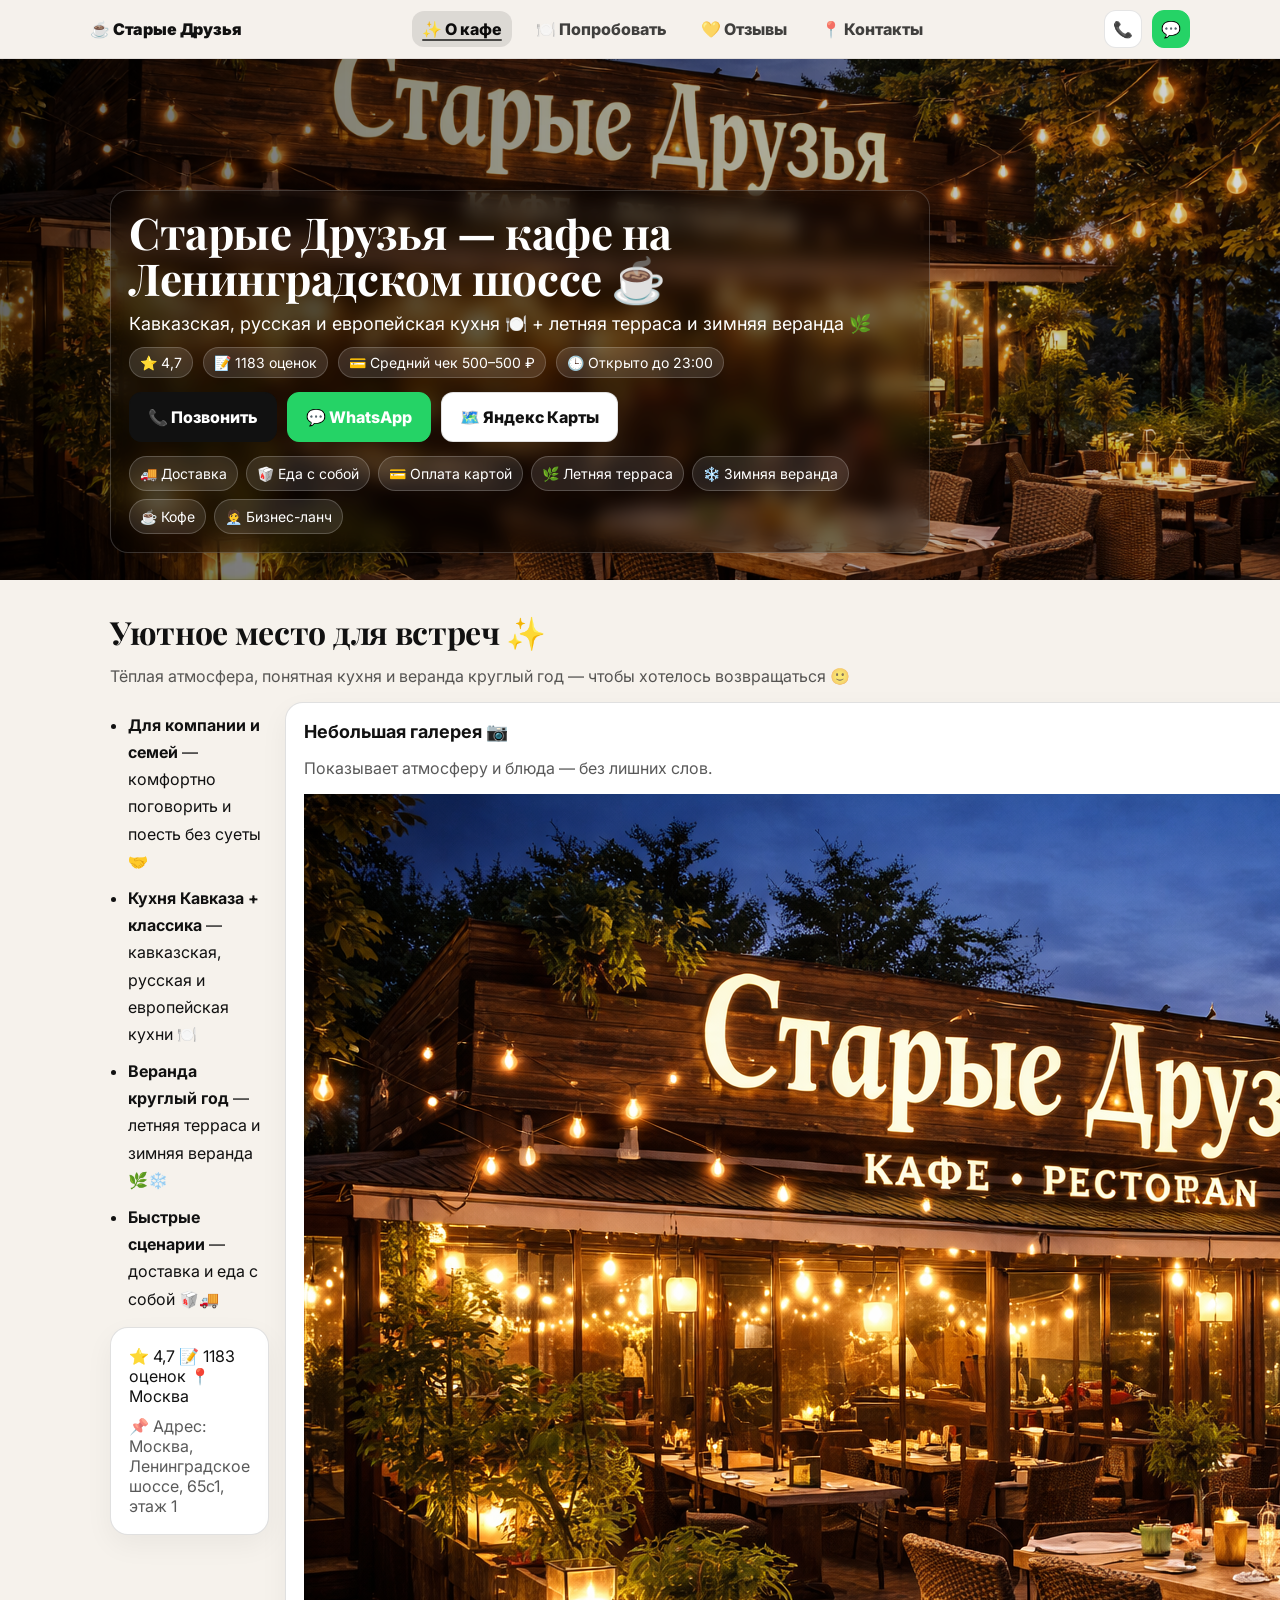
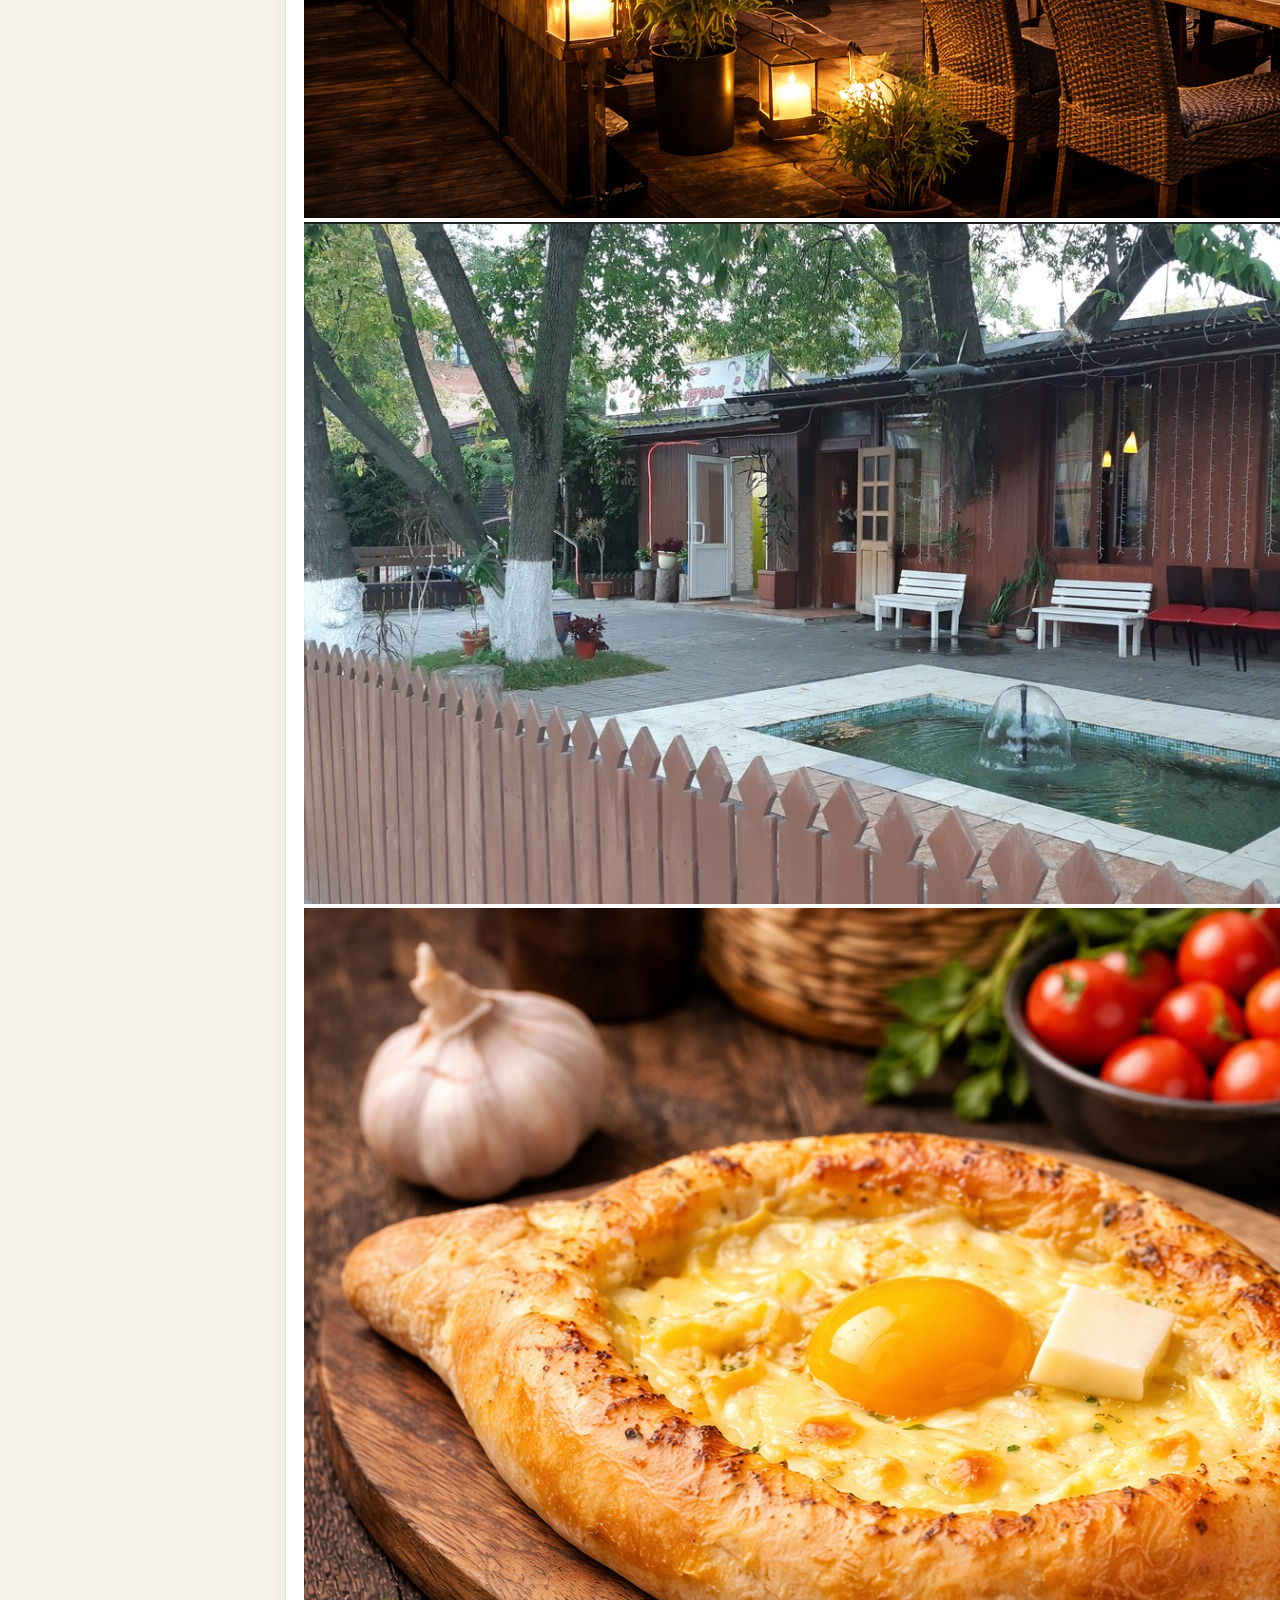
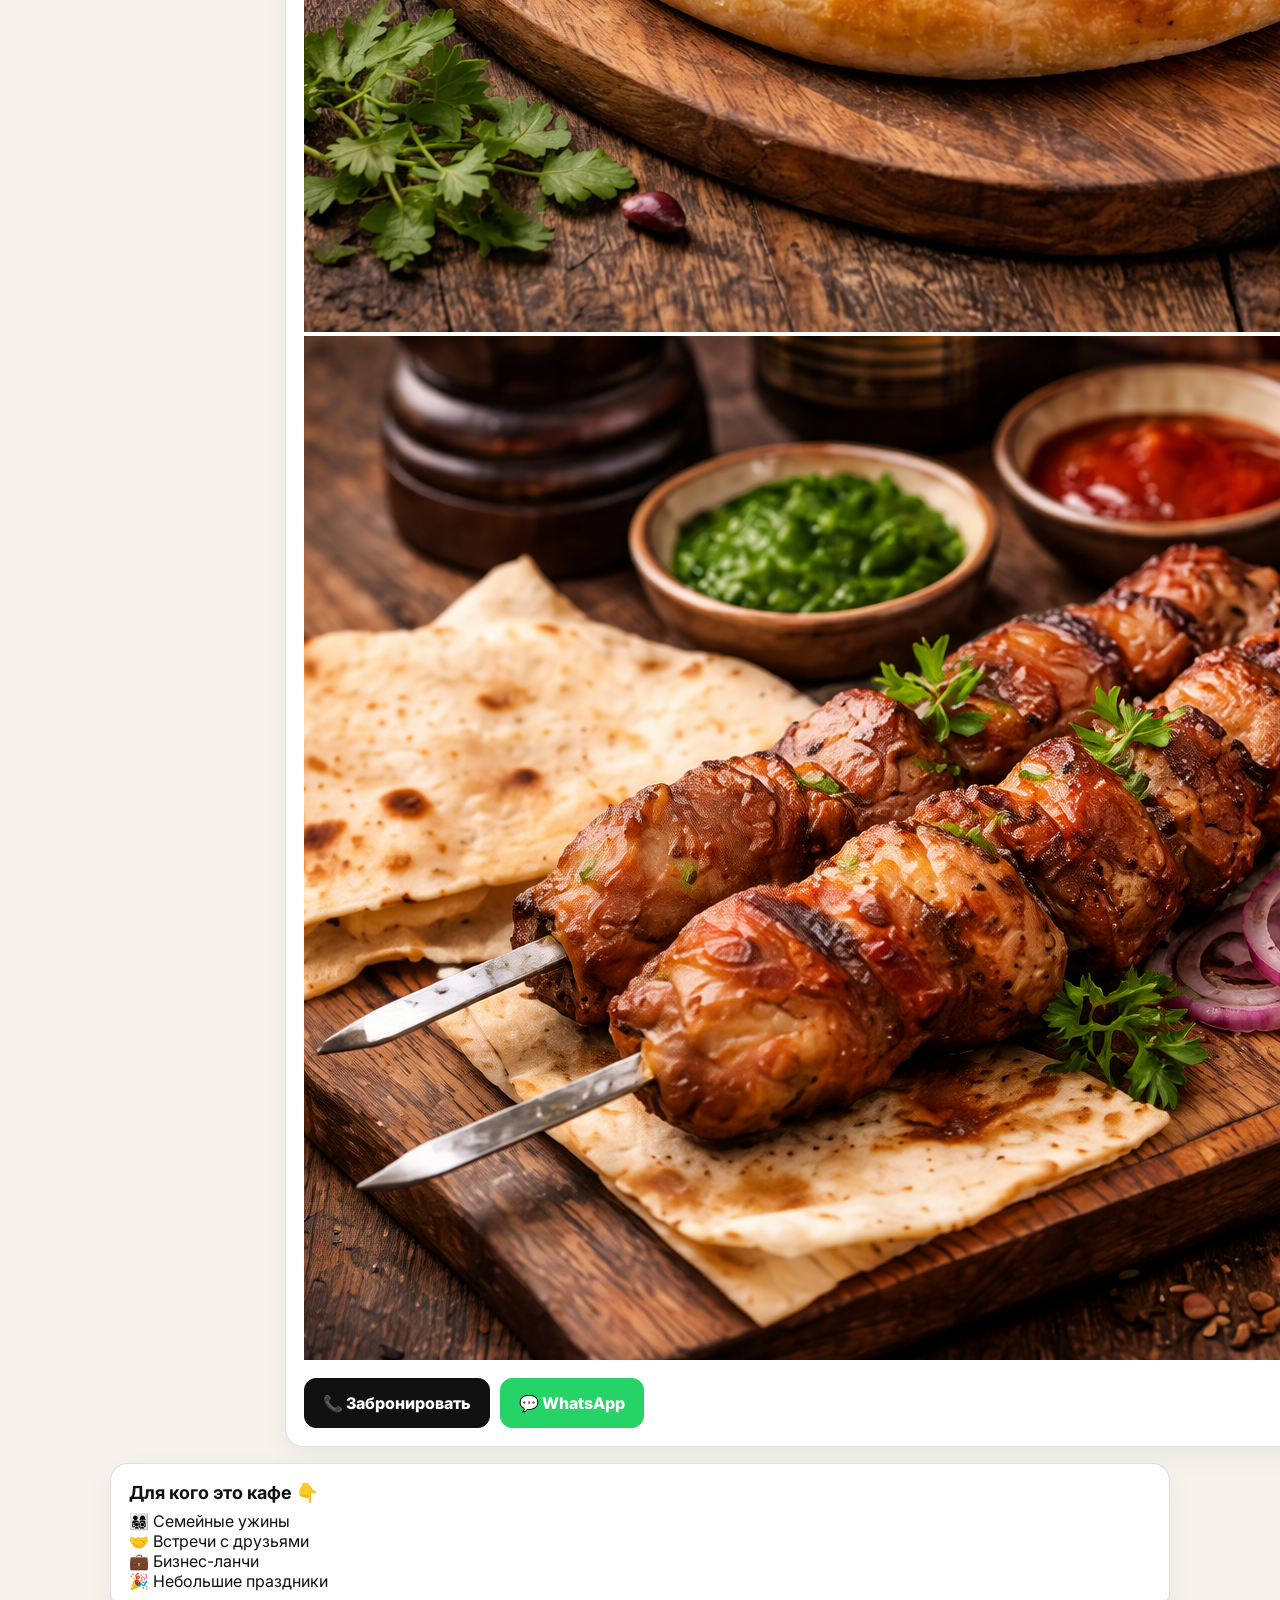
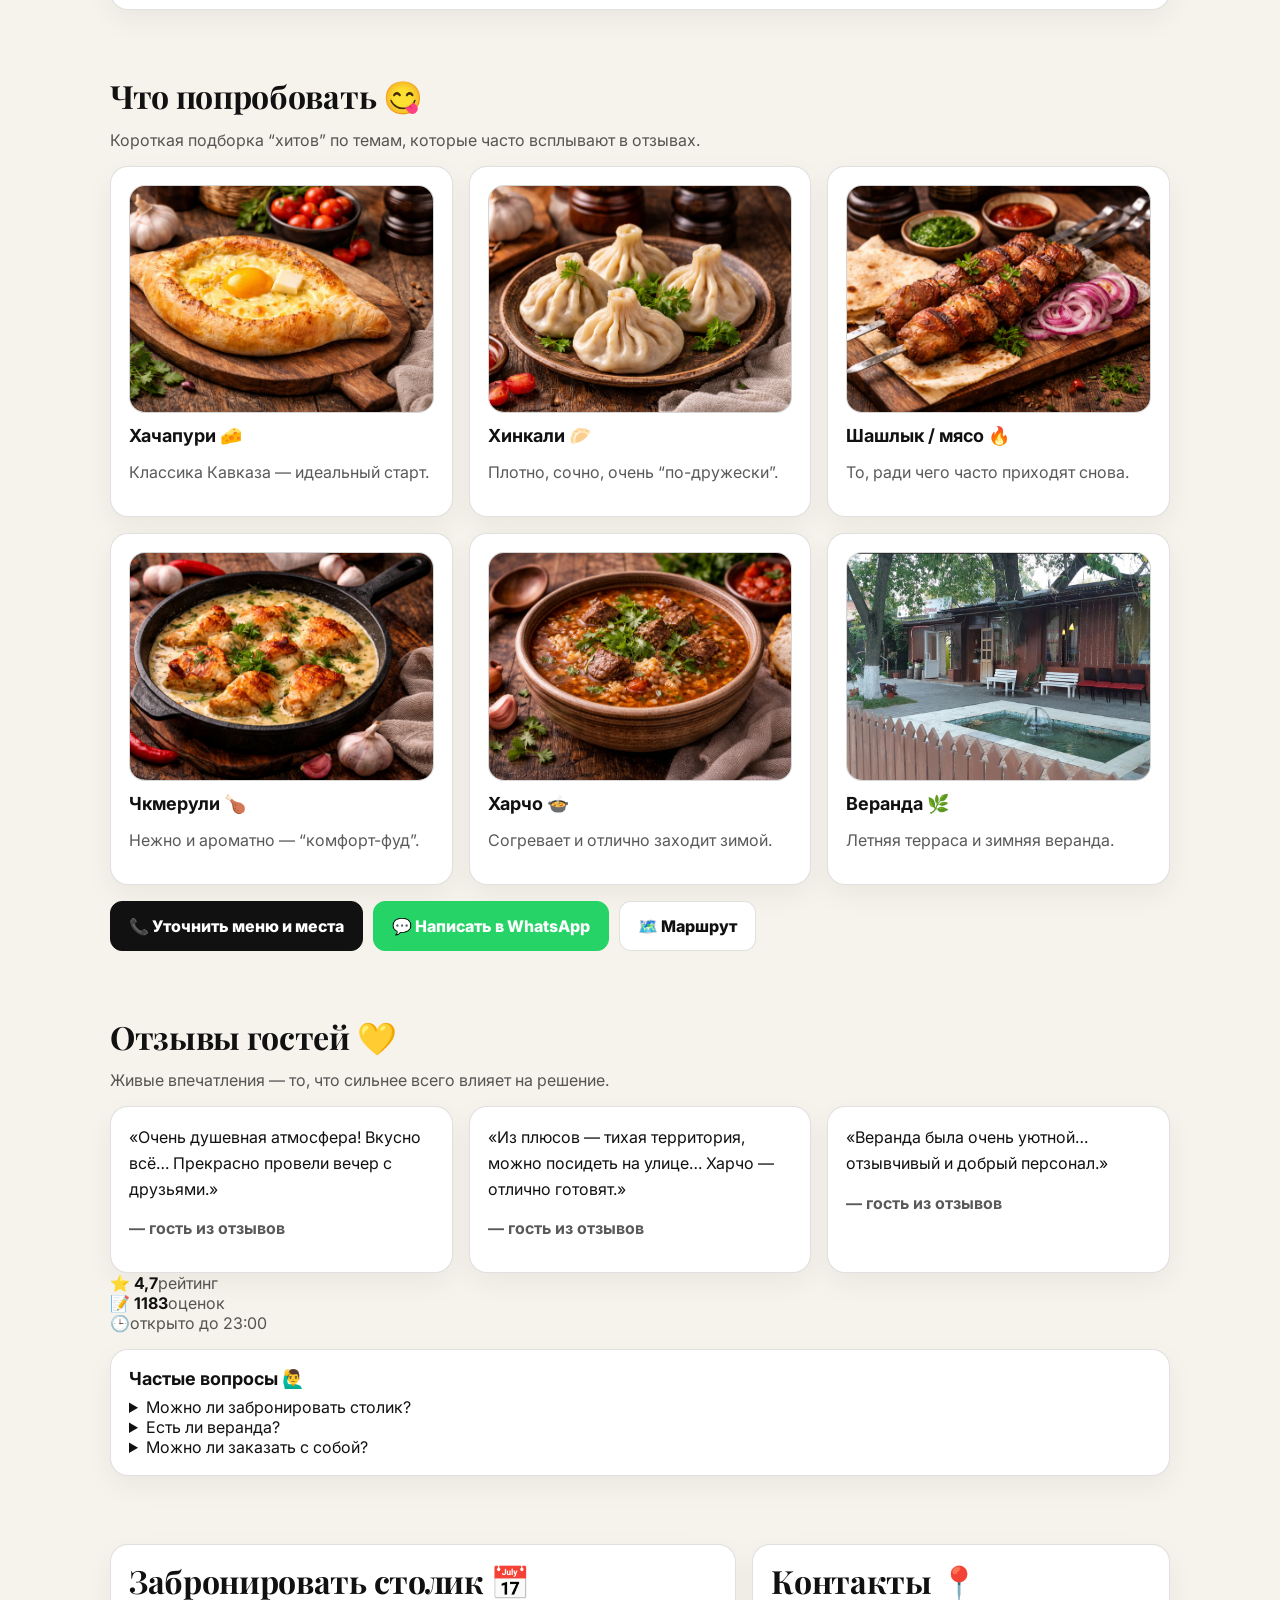
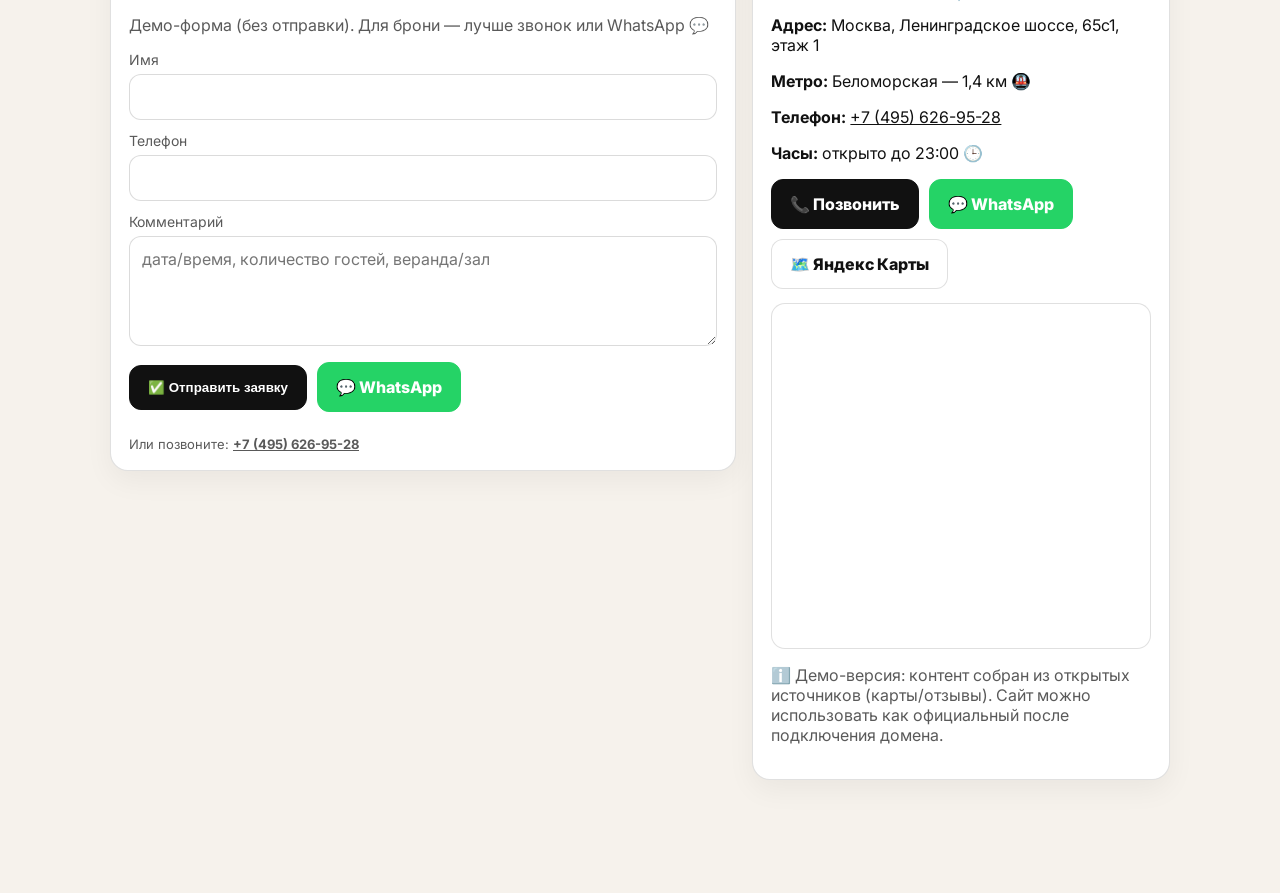
==== commit a8aaa987: "Update index.html" ====
--- a/index.html
+++ b/index.html
@@ -8,14 +8,13 @@
 
   <link rel="canonical" href="https://denisbykov1991-spec.github.io/staryye-druzya/" />
 
-  <!-- Open Graph / Messengers preview -->
+  <!-- Open Graph -->
   <meta property="og:type" content="website" />
   <meta property="og:locale" content="ru_RU" />
   <meta property="og:site_name" content="Старые Друзья" />
   <meta property="og:title" content="Старые Друзья — кафе на Ленинградском шоссе ☕" />
   <meta property="og:description" content="Кавказская, русская и европейская кухня 🍽️ + летняя терраса и зимняя веранда 🌿. Москва, Ленинградское шоссе 65с1." />
   <meta property="og:url" content="https://denisbykov1991-spec.github.io/staryye-druzya/" />
-  <!-- если используешь PNG, замени на og.png -->
   <meta property="og:image" content="https://denisbykov1991-spec.github.io/staryye-druzya/img/og.jpg" />
   <meta property="og:image:width" content="1200" />
   <meta property="og:image:height" content="630" />
@@ -24,7 +23,6 @@
   <meta name="twitter:card" content="summary_large_image" />
   <meta name="twitter:title" content="Старые Друзья — кафе на Ленинградском шоссе ☕" />
   <meta name="twitter:description" content="Кухня Кавказа + классика 🍽️, веранда круглый год 🌿❄️. Москва." />
-  <!-- если используешь PNG, замени на og.png -->
   <meta name="twitter:image" content="https://denisbykov1991-spec.github.io/staryye-druzya/img/og.jpg" />
 
   <!-- Fonts -->
@@ -42,7 +40,8 @@
       <a class="brand" href="#top" aria-label="Наверх">☕ Старые Друзья</a>
 
       <div class="topnav__links" role="navigation" aria-label="Разделы">
-        <a data-spy href="#menu">🍽️ Меню</a>
+        <a data-spy href="#about">✨ О кафе</a>
+        <a data-spy href="#menu">🍽️ Попробовать</a>
         <a data-spy href="#reviews">💛 Отзывы</a>
         <a data-spy href="#contacts">📍 Контакты</a>
       </div>
@@ -65,15 +64,15 @@
 
         <div class="meta">
           <span>⭐ 4,7</span>
-          <span>1183 оценок</span>
-          <span>💳 Средний чек 500 ₽</span>
+          <span>📝 1183 оценок</span>
+          <span>💳 Средний чек 500–500 ₽</span>
           <span>🕒 Открыто до 23:00</span>
         </div>
 
         <div class="actions">
           <a class="btn btn--primary" href="tel:+74956269528">📞 Позвонить</a>
           <a class="btn btn--whatsapp wa-pulse" href="https://wa.me/74956269528" target="_blank" rel="noopener">💬 WhatsApp</a>
-          <a class="btn btn--ghost" href="https://yandex.ru/maps/org/staryye_druzya/107307470305/" target="_blank" rel="noopener">📍 Маршрут</a>
+          <a class="btn btn--ghost" href="https://yandex.ru/maps/org/staryye_druzya/107307470305/" target="_blank" rel="noopener">🗺️ Яндекс Карты</a>
         </div>
 
         <div class="chips">
@@ -82,7 +81,7 @@
           <span class="chip">💳 Оплата картой</span>
           <span class="chip">🌿 Летняя терраса</span>
           <span class="chip">❄️ Зимняя веранда</span>
-          <span class="chip">☕ Кофе с собой</span>
+          <span class="chip">☕ Кофе</span>
           <span class="chip">🧑‍💼 Бизнес-ланч</span>
         </div>
       </div>
@@ -90,77 +89,102 @@
   </header>
 
   <main>
-    <!-- WHY -->
-    <section class="section" aria-label="Преимущества">
-      <div class="container grid grid--2">
-        <div class="reveal">
-          <h2>Почему гости выбирают нас ✨</h2>
-          <ul class="bullets">
-            <li><b>Атмосфера для встреч</b> — тихо и уютно, комфортно для компании 🤝</li>
-            <li><b>Кухня Кавказа + классика</b> — кавказская, русская и европейская кухни 🍽️</li>
-            <li><b>Веранда круглый год</b> — летняя терраса и зимняя веранда 🌿❄️</li>
-            <li><b>Можно быстро</b> — доставка и еда с собой 🥡🚚</li>
-          </ul>
-        </div>
-
-        <aside class="card reveal">
-          <h3>Коротко о нас 👇</h3>
-          <div class="kpis">
-            <div class="kpi">
-              <div class="kpi__big">⭐ 4,7</div>
-              <div class="kpi__small">рейтинг</div>
+    <!-- ABOUT (light) -->
+    <section id="about" class="section section--light section--divider" aria-label="О кафе">
+      <div class="container">
+        <div class="section__head reveal">
+          <h2>Уютное место для встреч ✨</h2>
+          <p class="muted">Тёплая атмосфера, понятная кухня и веранда круглый год — чтобы хотелось возвращаться 🙂</p>
+        </div>
+
+        <div class="grid grid--2">
+          <div class="reveal">
+            <ul class="bullets">
+              <li><b>Для компании и семей</b> — комфортно поговорить и поесть без суеты 🤝</li>
+              <li><b>Кухня Кавказа + классика</b> — кавказская, русская и европейская кухни 🍽️</li>
+              <li><b>Веранда круглый год</b> — летняя терраса и зимняя веранда 🌿❄️</li>
+              <li><b>Быстрые сценарии</b> — доставка и еда с собой 🥡🚚</li>
+            </ul>
+
+            <div class="card card--soft reveal" style="margin-top:14px;">
+              <div class="badges">
+                <span class="badge">⭐ 4,7</span>
+                <span class="badge">📝 1183 оценок</span>
+                <span class="badge">📍 Москва</span>
+              </div>
+              <p class="muted" style="margin:10px 0 0;">
+                📌 Адрес: Москва, Ленинградское шоссе, 65с1, этаж 1
+              </p>
             </div>
-            <div class="kpi">
-              <div class="kpi__big">📝 1183</div>
-              <div class="kpi__small">оценок</div>
+          </div>
+
+          <aside class="card reveal">
+            <h3 style="margin-top:0;">Небольшая галерея 📷</h3>
+            <p class="muted">Показывает атмосферу и блюда — без лишних слов.</p>
+
+            <div class="gallery">
+              <img src="img/hero.jpg" alt="Интерьер / атмосфера">
+              <img src="img/terrace.jpg" alt="Веранда">
+              <img src="img/khachapuri.jpg" alt="Хачапури">
+              <img src="img/shashlik.jpg" alt="Шашлык">
             </div>
-            <div class="kpi">
-              <div class="kpi__big">💳 500–500 ₽</div>
-              <div class="kpi__small">средний чек</div>
+
+            <div class="actions" style="margin-top:14px;">
+              <a class="btn btn--primary" href="tel:+74956269528">📞 Забронировать</a>
+              <a class="btn btn--whatsapp wa-pulse" href="https://wa.me/74956269528" target="_blank" rel="noopener">💬 WhatsApp</a>
             </div>
-          </div>
-          <p class="muted">📍 Москва, Ленинградское шоссе, 65с1, этаж 1</p>
-        </aside>
+          </aside>
+        </div>
+
+        <div class="card card--soft reveal" style="margin-top:16px;">
+          <h3 style="margin-top:0;">Для кого это кафе 👇</h3>
+          <div class="audience">
+            <div class="audience__item">👨‍👩‍👧‍👦 Семейные ужины</div>
+            <div class="audience__item">🤝 Встречи с друзьями</div>
+            <div class="audience__item">💼 Бизнес-ланчи</div>
+            <div class="audience__item">🎉 Небольшие праздники</div>
+          </div>
+        </div>
       </div>
     </section>
 
-    <!-- MENU -->
-    <section id="menu" class="section" aria-label="Меню">
+    <!-- MENU (warm) -->
+    <section id="menu" class="section section--warm section--divider" aria-label="Что попробовать">
       <div class="container">
-        <div class="reveal">
+        <div class="section__head reveal">
           <h2>Что попробовать 😋</h2>
-          <p class="muted">Подборка популярных позиций по темам в отзывах.</p>
+          <p class="muted">Короткая подборка “хитов” по темам, которые часто всплывают в отзывах.</p>
         </div>
 
         <div class="grid grid--3">
           <article class="card reveal">
             <div class="img"><img src="img/khachapuri.jpg" alt="Хачапури"></div>
             <h3>Хачапури 🧀</h3>
-            <p class="muted">Часто встречается в отзывах гостей.</p>
+            <p class="muted">Классика Кавказа — идеальный старт.</p>
           </article>
 
           <article class="card reveal">
             <div class="img"><img src="img/khinkali.jpg" alt="Хинкали"></div>
             <h3>Хинкали 🥟</h3>
-            <p class="muted">Одна из самых обсуждаемых позиций.</p>
+            <p class="muted">Плотно, сочно, очень “по-дружески”.</p>
           </article>
 
           <article class="card reveal">
             <div class="img"><img src="img/shashlik.jpg" alt="Шашлык"></div>
             <h3>Шашлык / мясо 🔥</h3>
-            <p class="muted">Тема “мясо” регулярно отмечается в отзывах.</p>
+            <p class="muted">То, ради чего часто приходят снова.</p>
           </article>
 
           <article class="card reveal">
             <div class="img"><img src="img/chkmeruli.jpg" alt="Чкмерули"></div>
             <h3>Чкмерули 🍗</h3>
-            <p class="muted">Его отдельно хвалят в отзывах.</p>
+            <p class="muted">Нежно и ароматно — “комфорт-фуд”.</p>
           </article>
 
           <article class="card reveal">
             <div class="img"><img src="img/kharcho.jpg" alt="Харчо"></div>
             <h3>Харчо 🍲</h3>
-            <p class="muted">Встречается как сильный плюс.</p>
+            <p class="muted">Согревает и отлично заходит зимой.</p>
           </article>
 
           <article class="card reveal">
@@ -171,40 +195,71 @@
         </div>
 
         <div class="section__actions reveal">
-          <a class="btn btn--primary" href="tel:+74956269528">📞 Уточнить меню и наличие мест</a>
+          <a class="btn btn--primary" href="tel:+74956269528">📞 Уточнить меню и места</a>
           <a class="btn btn--whatsapp wa-pulse" href="https://wa.me/74956269528" target="_blank" rel="noopener">💬 Написать в WhatsApp</a>
+          <a class="btn btn--ghost" href="https://yandex.ru/maps/org/staryye_druzya/107307470305/" target="_blank" rel="noopener">🗺️ Маршрут</a>
         </div>
       </div>
     </section>
 
-    <!-- REVIEWS -->
-    <section id="reviews" class="section" aria-label="Отзывы">
+    <!-- REVIEWS (dark) -->
+    <section id="reviews" class="section section--dark section--divider" aria-label="Отзывы">
       <div class="container">
-        <div class="reveal">
+        <div class="section__head reveal">
           <h2>Отзывы гостей 💛</h2>
+          <p class="muted">Живые впечатления — то, что сильнее всего влияет на решение.</p>
         </div>
 
         <div class="grid grid--3">
-          <div class="card reveal">
+          <div class="card card--dark reveal">
             <p class="quote">«Очень душевная атмосфера! Вкусно всё… Прекрасно провели вечер с друзьями.»</p>
             <p class="muted"><b>— гость из отзывов</b></p>
           </div>
-          <div class="card reveal">
+
+          <div class="card card--dark reveal">
             <p class="quote">«Из плюсов — тихая территория, можно посидеть на улице… Харчо — отлично готовят.»</p>
             <p class="muted"><b>— гость из отзывов</b></p>
           </div>
-          <div class="card reveal">
+
+          <div class="card card--dark reveal">
             <p class="quote">«Веранда была очень уютной… отзывчивый и добрый персонал.»</p>
             <p class="muted"><b>— гость из отзывов</b></p>
           </div>
         </div>
 
-        <p class="note reveal">⭐ Рейтинг 4,7 • 📝 1183 оценок</p>
+        <div class="reviewbar reveal">
+          <div class="reviewbar__item"><b>⭐ 4,7</b><span class="muted">рейтинг</span></div>
+          <div class="reviewbar__sep"></div>
+          <div class="reviewbar__item"><b>📝 1183</b><span class="muted">оценок</span></div>
+          <div class="reviewbar__sep"></div>
+          <div class="reviewbar__item"><b>🕒</b><span class="muted">открыто до 23:00</span></div>
+        </div>
+
+        <div class="card card--dark reveal" style="margin-top:16px;">
+          <h3 style="margin-top:0;">Частые вопросы 🙋‍♂️</h3>
+
+          <div class="faq">
+            <details>
+              <summary>Можно ли забронировать столик?</summary>
+              <p class="muted">Да 🙂 Позвоните или напишите в WhatsApp — так быстрее всего.</p>
+            </details>
+
+            <details>
+              <summary>Есть ли веранда?</summary>
+              <p class="muted">Да 🌿 Есть летняя терраса и зимняя веранда.</p>
+            </details>
+
+            <details>
+              <summary>Можно ли заказать с собой?</summary>
+              <p class="muted">Да 🥡 Доступна еда с собой и доставка.</p>
+            </details>
+          </div>
+        </div>
       </div>
     </section>
 
-    <!-- CONTACTS -->
-    <section id="contacts" class="section" aria-label="Контакты">
+    <!-- CONTACTS (light) -->
+    <section id="contacts" class="section section--light section--divider" aria-label="Контакты">
       <div class="container grid grid--2">
         <div class="card reveal">
           <h2 style="margin-top:0;">Забронировать столик 📅</h2>
@@ -228,7 +283,7 @@
 
             <div class="form__actions">
               <button class="btn btn--primary" type="submit">✅ Отправить заявку</button>
-              <a class="btn btn--whatsapp wa-pulse" href="https://wa.me/74956269528" target="_blank" rel="noopener">💬 Написать в WhatsApp</a>
+              <a class="btn btn--whatsapp wa-pulse" href="https://wa.me/74956269528" target="_blank" rel="noopener">💬 WhatsApp</a>
             </div>
 
             <p class="note">
@@ -247,7 +302,7 @@
           <div class="actions">
             <a class="btn btn--primary" href="tel:+74956269528">📞 Позвонить</a>
             <a class="btn btn--whatsapp wa-pulse" href="https://wa.me/74956269528" target="_blank" rel="noopener">💬 WhatsApp</a>
-            <a class="btn btn--ghost" href="https://yandex.ru/maps/org/staryye_druzya/107307470305/" target="_blank" rel="noopener">📍 Маршрут</a>
+            <a class="btn btn--ghost" href="https://yandex.ru/maps/org/staryye_druzya/107307470305/" target="_blank" rel="noopener">🗺️ Яндекс Карты</a>
           </div>
 
           <div class="map">
@@ -258,6 +313,8 @@
               style="border:0;">
             </iframe>
           </div>
+
+          <p class="trust muted">ℹ️ Демо-версия: контент собран из открытых источников (карты/отзывы). Сайт можно использовать как официальный после подключения домена.</p>
         </div>
       </div>
     </section>
@@ -266,7 +323,7 @@
   <footer class="footer reveal">
     <div class="container footer__inner">
       <div class="muted">© Старые Друзья • Москва</div>
-      <div class="note">ℹ️ Демо-версия сайта. Использованы публичные данные из открытых источников.</div>
+      <div class="note">💡 Демо-версия сайта. Можно подключить домен и использовать как официальный.</div>
     </div>
   </footer>
 
@@ -283,13 +340,13 @@
     (function () {
       const prefersReduced = window.matchMedia && window.matchMedia('(prefers-reduced-motion: reduce)').matches;
 
-      /* (3) Compact header (CSS handles sizes) */
+      // (3) Compact header
       const setCompactNav = () => {
         const y = window.scrollY || document.documentElement.scrollTop;
         document.body.classList.toggle('is-compact-nav', y > 60);
       };
 
-      /* Reveal animations */
+      // Reveal animations
       const revealItems = document.querySelectorAll('.reveal');
       if (prefersReduced) {
         revealItems.forEach(el => el.classList.add('is-visible'));
@@ -306,7 +363,7 @@
         revealItems.forEach(el => obs.observe(el));
       }
 
-      /* Back to top */
+      // Back to top
       const toTopBtn = document.querySelector('.to-top');
       const toggleToTop = () => {
         const y = window.scrollY || document.documentElement.scrollTop;
@@ -319,7 +376,7 @@
         else window.scrollTo({ top: 0, behavior: 'smooth' });
       });
 
-      /* Scrollspy + (2) auto-scroll nav to active item */
+      // Scrollspy + (2) auto-scroll menu to active item
       const navLinks = Array.from(document.querySelectorAll('.topnav__links a[data-spy]'));
       const sections = navLinks
         .map(a => document.querySelector(a.getAttribute('href')))
@@ -344,7 +401,7 @@
 
         // auto-scroll nav (only if it can scroll)
         if (!prefersReduced && activeLink) {
-          const parent = activeLink.parentElement; // .topnav__links
+          const parent = activeLink.parentElement;
           if (parent && parent.scrollWidth > parent.clientWidth) {
             activeLink.scrollIntoView({
               behavior: 'smooth',
@@ -370,27 +427,20 @@
         sections.forEach(sec => spyObs.observe(sec));
       }
 
-      // If user opened with #hash - reflect immediately
-      if (location.hash) {
-        const id = location.hash.replace('#','');
-        setActive(id);
-      } else {
-        // default active if at top
-        if (sections[0] && sections[0].id) setActive(sections[0].id);
-      }
-
-      /* init */
+      // reflect hash immediately
+      if (location.hash) setActive(location.hash.replace('#',''));
+      else if (sections[0]?.id) setActive(sections[0].id);
+
+      // init
       toggleToTop();
       setCompactNav();
 
       window.addEventListener('scroll', toggleToTop, { passive: true });
       window.addEventListener('scroll', setCompactNav, { passive: true });
 
-      // also update on resize (helps mobile menu)
       window.addEventListener('resize', () => {
         if (location.hash) setActive(location.hash.replace('#',''));
       }, { passive: true });
-
     })();
   </script>
 </body>
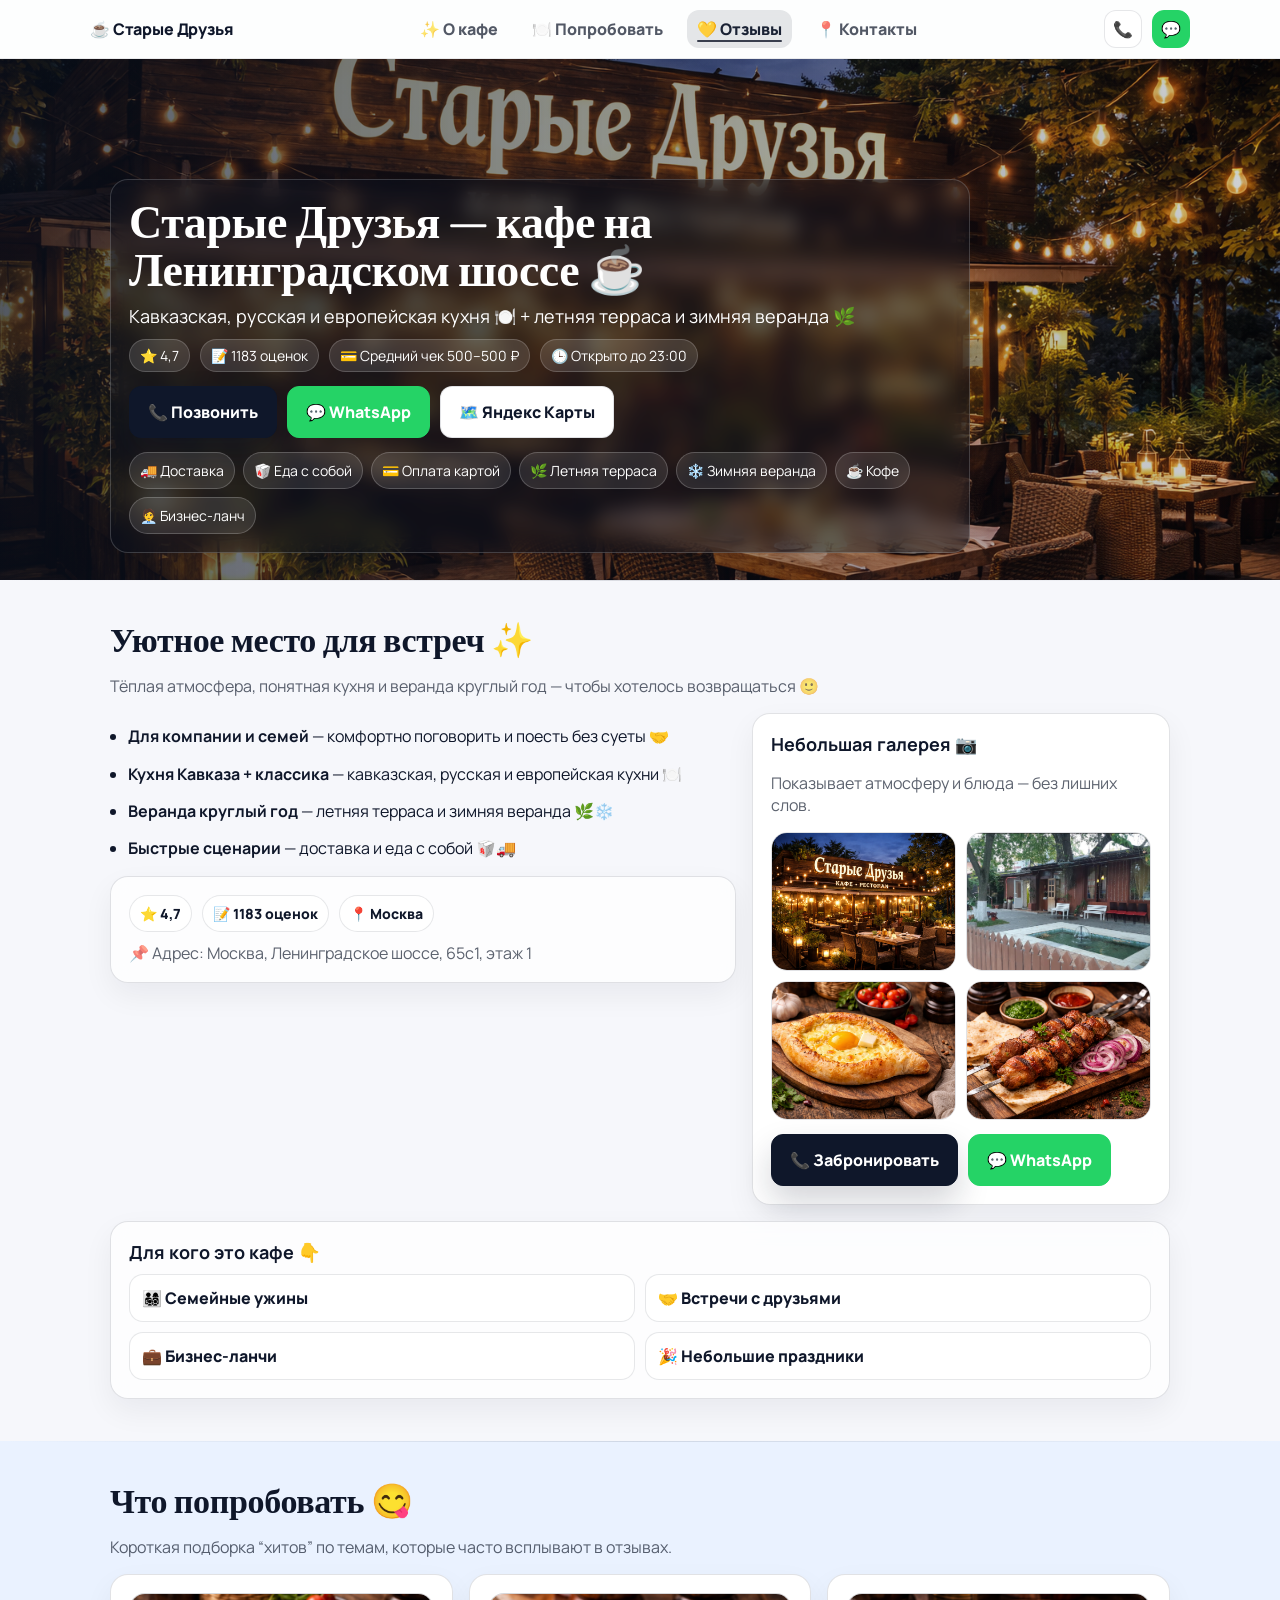
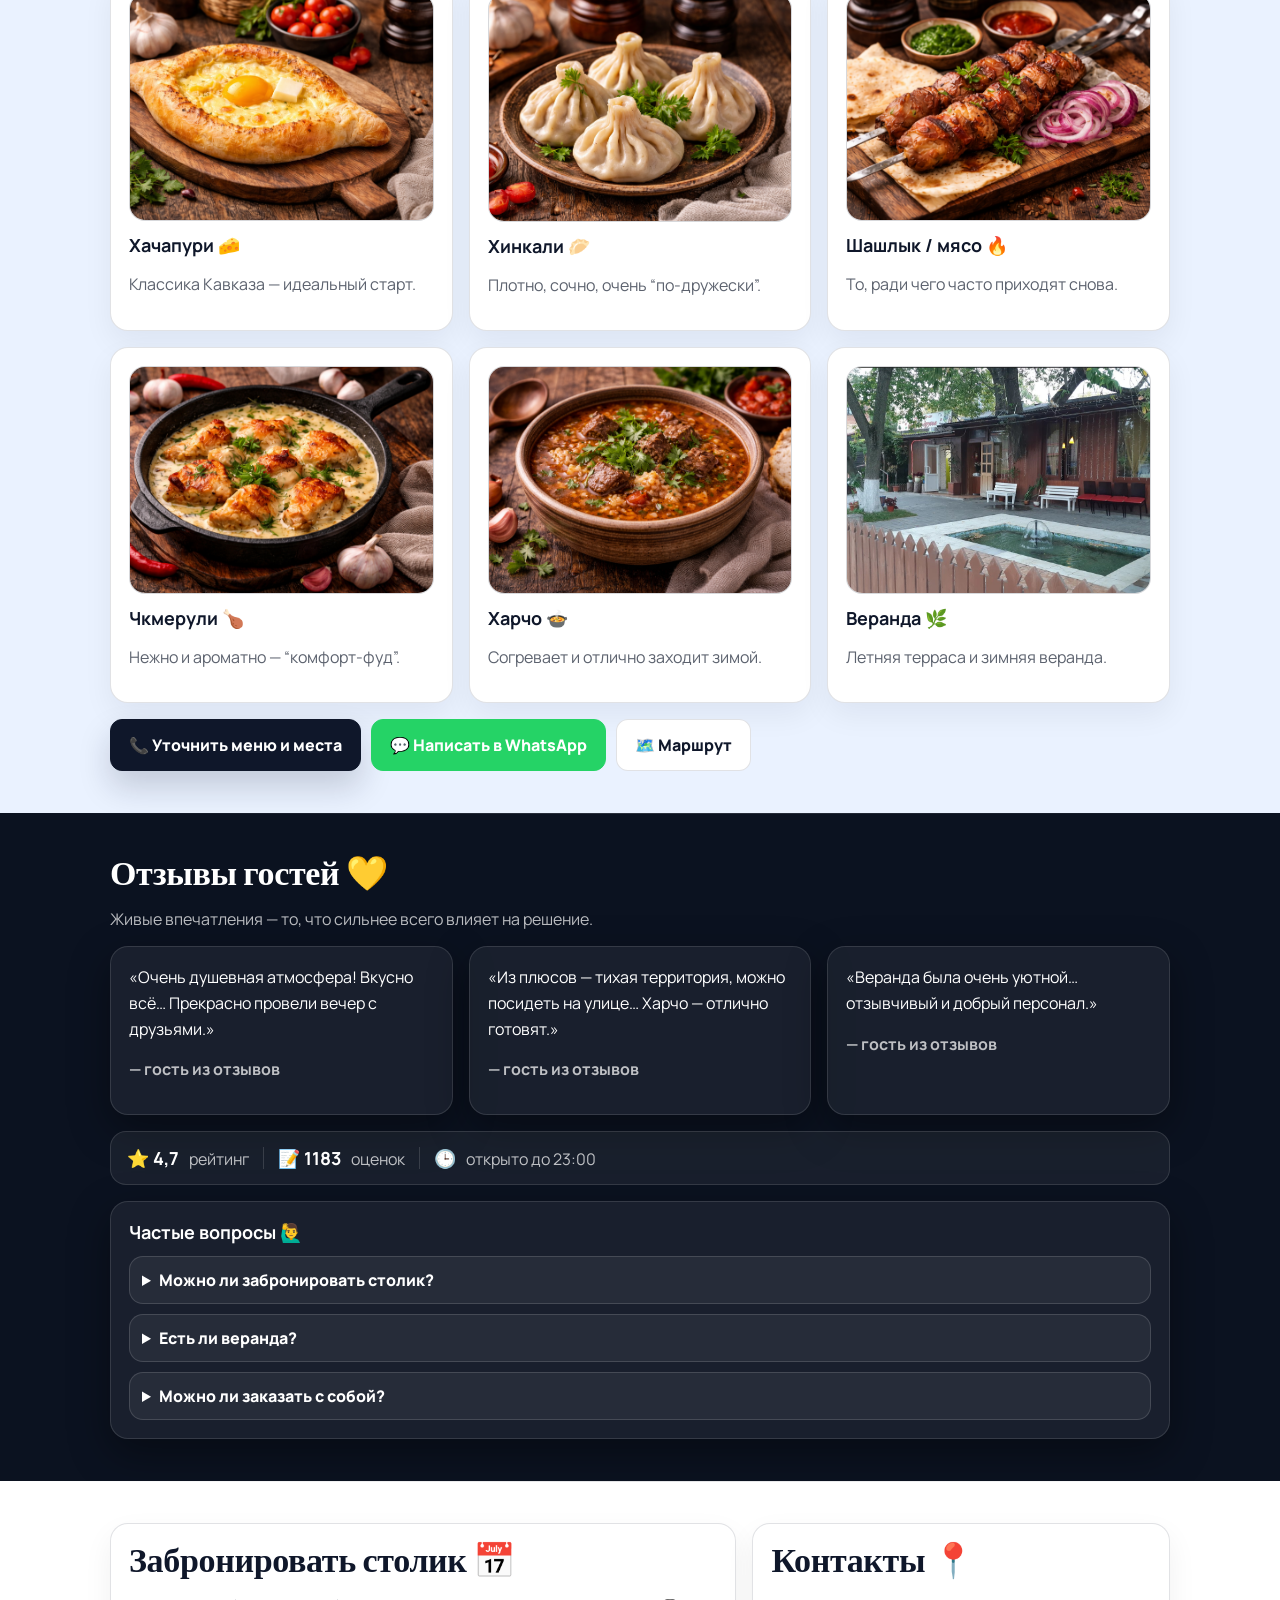
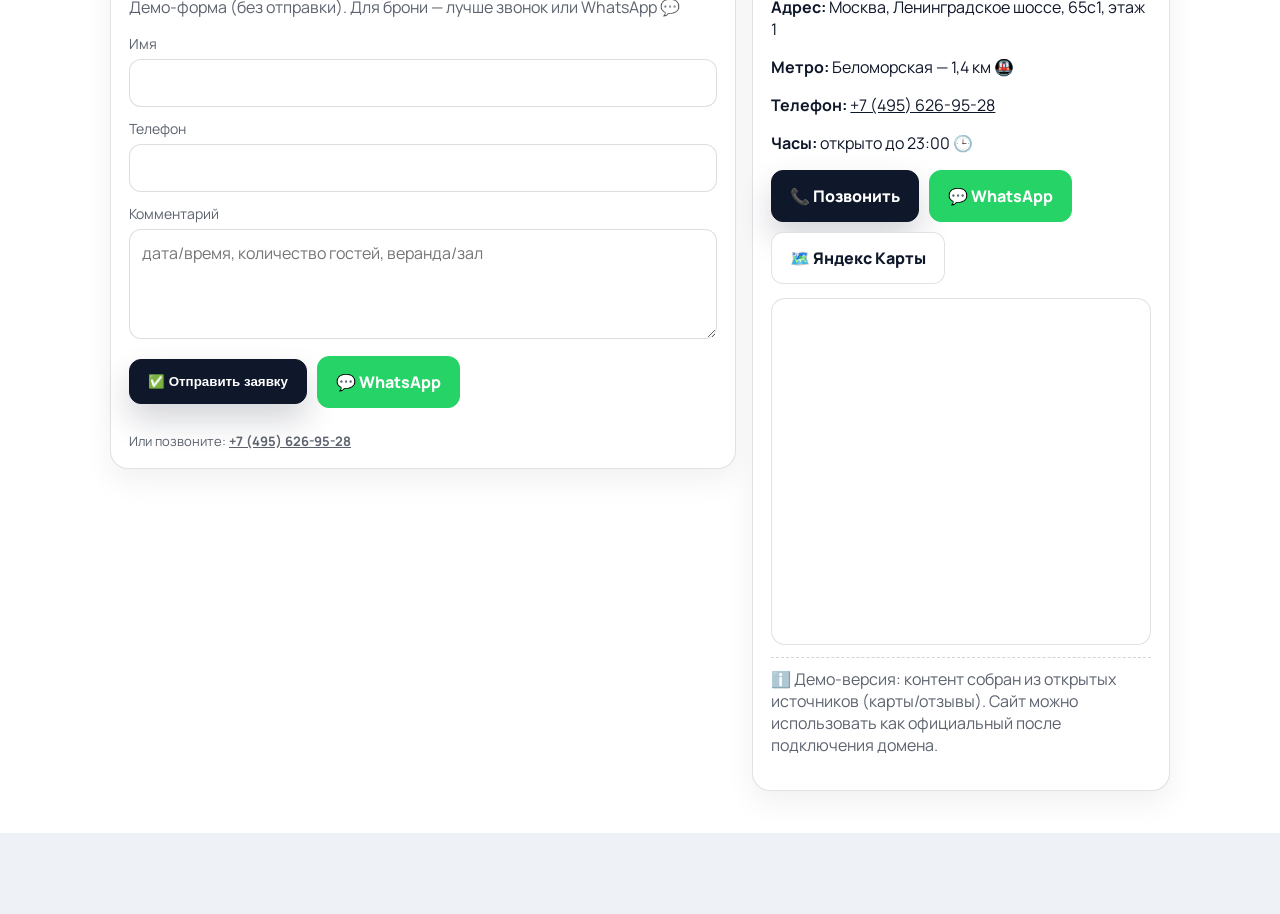
==== commit 825bc9de: "Update index.html" ====
--- a/index.html
+++ b/index.html
@@ -25,10 +25,10 @@
   <meta name="twitter:description" content="Кухня Кавказа + классика 🍽️, веранда круглый год 🌿❄️. Москва." />
   <meta name="twitter:image" content="https://denisbykov1991-spec.github.io/staryye-druzya/img/og.jpg" />
 
-  <!-- Fonts -->
+  <!-- Fonts (updated) -->
   <link rel="preconnect" href="https://fonts.googleapis.com">
   <link rel="preconnect" href="https://fonts.gstatic.com" crossorigin>
-  <link href="https://fonts.googleapis.com/css2?family=Inter:wght@400;600;700;800&family=Playfair+Display:wght@600;700&display=swap" rel="stylesheet">
+  <link href="https://fonts.googleapis.com/css2?family=Manrope:wght@400;600;700;800&family=Fraunces:opsz,wght@9..144,600;9..144,700&display=swap" rel="stylesheet">
 
   <link rel="stylesheet" href="styles.css" />
 </head>
@@ -89,8 +89,8 @@
   </header>
 
   <main>
-    <!-- ABOUT (light) -->
-    <section id="about" class="section section--light section--divider" aria-label="О кафе">
+    <!-- ABOUT (mist) -->
+    <section id="about" class="section section--mist section--divider" aria-label="О кафе">
       <div class="container">
         <div class="section__head reveal">
           <h2>Уютное место для встреч ✨</h2>
@@ -148,8 +148,8 @@
       </div>
     </section>
 
-    <!-- MENU (warm) -->
-    <section id="menu" class="section section--warm section--divider" aria-label="Что попробовать">
+    <!-- MENU (sky) -->
+    <section id="menu" class="section section--sky section--divider" aria-label="Что попробовать">
       <div class="container">
         <div class="section__head reveal">
           <h2>Что попробовать 😋</h2>
@@ -258,8 +258,8 @@
       </div>
     </section>
 
-    <!-- CONTACTS (light) -->
-    <section id="contacts" class="section section--light section--divider" aria-label="Контакты">
+    <!-- CONTACTS (paper) -->
+    <section id="contacts" class="section section--paper section--divider" aria-label="Контакты">
       <div class="container grid grid--2">
         <div class="card reveal">
           <h2 style="margin-top:0;">Забронировать столик 📅</h2>
@@ -445,3 +445,4 @@
   </script>
 </body>
 </html>
+
--- a/styles.css
+++ b/styles.css
@@ -1,17 +1,26 @@
 :root{
-  --text:#111;
-  --muted: rgba(0,0,0,.65);
-  --border: rgba(0,0,0,.12);
+  /* Colors */
+  --text:#0f172a;
+  --muted: rgba(15, 23, 42, .68);
+  --border: rgba(15, 23, 42, .12);
+
+  --primary:#0f172a;
+  --whatsapp:#25D366;
+
+  /* Section backgrounds (явно разные) */
+  --page-bg: #eef2f6;
+  --mist:    #f6f7fb;   /* очень светлый, “воздух” */
+  --sky:     #eaf2ff;   /* мягкий голубой */
+  --paper:   #ffffff;   /* чистый белый */
+  --dark:    #0b1220;   /* тёмный для отзывов */
+
+  /* Typography */
+  --font-body: "Manrope", -apple-system, BlinkMacSystemFont, "Segoe UI", Roboto, Arial, sans-serif;
+  --font-head: "Fraunces", Georgia, "Times New Roman", serif;
+
   --radius: 18px;
-  --page-bg: #f6f2ec;
-
-  --primary: #111;
-  --whatsapp: #25D366;
-
-  --font-body: "Inter", -apple-system, BlinkMacSystemFont, "Segoe UI", Roboto, Arial, sans-serif;
-  --font-head: "Playfair Display", Georgia, "Times New Roman", serif;
-
-  /* header sizing */
+
+  /* Header sizing */
   --nav-h: 58px;
   --nav-h-compact: 46px;
 }
@@ -30,17 +39,13 @@
 
 /* =========================
    TOP NAV (not sticky)
-   + underline animation (1)
-   + scrollspy active styles
    ========================= */
 .topnav{
   position: static;
-  z-index: auto;
-  background: rgba(246,242,236,.95);
-  border-bottom: 1px solid rgba(0,0,0,.08);
-}
-
-/* inner layout */
+  background: rgba(255,255,255,.88);
+  backdrop-filter: blur(10px);
+  border-bottom: 1px solid rgba(15,23,42,.08);
+}
 .topnav__inner{
   height: var(--nav-h);
   display:flex;
@@ -50,45 +55,35 @@
   padding: 10px 0;
   transition: height .18s ease, padding .18s ease;
 }
-
-/* compact mode (3) — activated via body.is-compact-nav */
 body.is-compact-nav .topnav__inner{
   height: var(--nav-h-compact);
   padding: 6px 0;
 }
 
-/* brand */
 .brand{
   text-decoration:none;
   font-weight:900;
   letter-spacing:-0.01em;
   white-space: nowrap;
-  transition: transform .18s ease, opacity .18s ease;
-}
-body.is-compact-nav .brand{
-  transform: translateY(-1px);
-}
-
-/* links */
+}
+
 .topnav__links{
   display:flex;
   gap:14px;
+  align-items:center;
   flex-wrap:wrap;
-  align-items:center;
-}
-
+}
 .topnav__links a{
   text-decoration:none;
   font-weight:800;
-  color: rgba(0,0,0,.74);
+  color: rgba(15,23,42,.72);
   padding: 8px 10px;
   border-radius: 12px;
   transition: background .18s ease, color .18s ease, transform .12s ease;
   position: relative;
-  outline: none;
-}
-
-/* underline base */
+}
+
+/* underline animation */
 .topnav__links a::after{
   content:"";
   position:absolute;
@@ -97,35 +92,30 @@
   bottom: 6px;
   height: 2px;
   border-radius: 99px;
-  background: rgba(0,0,0,.70);
+  background: rgba(15,23,42,.85);
   transform: scaleX(0);
   transform-origin: left;
   transition: transform .18s ease, opacity .18s ease;
-  opacity: .0;
-}
-
-/* hover */
+  opacity: 0;
+}
 .topnav__links a:hover{
-  background: rgba(0,0,0,.06);
-  color: rgba(0,0,0,.92);
+  background: rgba(15,23,42,.06);
+  color: rgba(15,23,42,.92);
   transform: translateY(-1px);
 }
 .topnav__links a:hover::after{
   transform: scaleX(.45);
   opacity: .35;
 }
-
-/* active */
 .topnav__links a.is-active{
-  background: rgba(0,0,0,.10);
-  color: rgba(0,0,0,.95);
+  background: rgba(15,23,42,.10);
+  color: rgba(15,23,42,.95);
 }
 .topnav__links a.is-active::after{
   transform: scaleX(1);
   opacity: .95;
 }
 
-/* actions */
 .topnav__actions{ display:flex; gap:10px; }
 .topnav__btn{
   width:38px; height:38px;
@@ -133,7 +123,7 @@
   align-items:center;
   justify-content:center;
   border-radius: 12px;
-  border: 1px solid rgba(0,0,0,.10);
+  border: 1px solid rgba(15,23,42,.10);
   background:#fff;
   text-decoration:none;
   font-weight:900;
@@ -141,7 +131,7 @@
 }
 .topnav__btn:hover{
   transform: translateY(-1px);
-  box-shadow: 0 10px 20px rgba(0,0,0,.08);
+  box-shadow: 0 10px 20px rgba(15,23,42,.10);
 }
 .topnav__btn--wa{
   background: var(--whatsapp);
@@ -153,10 +143,12 @@
    TYPOGRAPHY
    ========================= */
 h1,h2{ font-family: var(--font-head); }
-h1{ margin:0; font-size:44px; line-height:1.05; letter-spacing:-0.01em; }
-h2{ margin:0 0 14px; font-size:32px; line-height:1.12; letter-spacing:-0.01em; }
+h1{ margin:0; font-size:46px; line-height:1.03; letter-spacing:-0.01em; }
+h2{ margin:0 0 10px; font-size:34px; line-height:1.10; letter-spacing:-0.01em; }
 h3{ margin:12px 0 8px; font-size:18px; }
 .lead{ margin:10px 0 0; font-size:18px; line-height:1.45; }
+.muted{ color:var(--muted); }
+.note{ margin:12px 0 0; font-size:13px; color:var(--muted); }
 
 /* =========================
    HERO
@@ -165,11 +157,11 @@
   position:relative;
   min-height: 520px;
   background:
-    linear-gradient(90deg, rgba(0,0,0,.60), rgba(0,0,0,.14)),
+    linear-gradient(90deg, rgba(11,18,32,.70), rgba(11,18,32,.18)),
     var(--hero-img);
   background-size:cover;
   background-position:center;
-  border-bottom: 1px solid var(--border);
+  border-bottom: 1px solid rgba(15,23,42,.10);
 }
 .hero__inner{
   min-height:520px;
@@ -178,25 +170,23 @@
   padding: 26px 20px;
 }
 .hero__panel{
-  max-width: 820px;
+  max-width: 860px;
   color:#fff;
-  background: rgba(0,0,0,.34);
+  background: rgba(11,18,32,.42);
   border:1px solid rgba(255,255,255,.18);
   border-radius: 18px;
   padding: 18px;
   backdrop-filter: blur(10px);
 }
 
-/* Meta pills */
+/* Meta */
 .meta{ display:flex; flex-wrap:wrap; gap:10px; margin-top:10px; }
 .meta span{
   font-size:14px; padding:6px 10px; border-radius:999px;
   background:rgba(255,255,255,.12); border:1px solid rgba(255,255,255,.18);
 }
 
-/* =========================
-   BUTTONS
-   ========================= */
+/* Buttons */
 .actions{ display:flex; flex-wrap:wrap; gap:10px; margin-top:14px; }
 .btn{
   display:inline-flex;
@@ -209,15 +199,20 @@
   border:1px solid var(--border);
   background:#fff;
   transition: transform .12s ease, box-shadow .18s ease, filter .18s ease;
-  will-change: transform;
 }
 .btn:hover{
   transform: translateY(-1px);
-  box-shadow: 0 10px 22px rgba(0,0,0,.10);
-}
-.btn:active{ transform: translateY(0px); box-shadow: 0 6px 14px rgba(0,0,0,.10); }
-.btn--primary{ background:var(--primary); color:#fff; border-color:var(--primary); }
-.btn--ghost{ background:#fff; color:#111; }
+  box-shadow: 0 12px 26px rgba(15,23,42,.14);
+}
+.btn:active{ transform: translateY(0px); box-shadow: 0 8px 18px rgba(15,23,42,.12); }
+
+.btn--primary{
+  background: var(--primary);
+  color:#fff;
+  border-color: var(--primary);
+  box-shadow: 0 16px 32px rgba(15,23,42,.18);
+}
+.btn--ghost{ background:#fff; color:var(--text); }
 .btn--whatsapp{
   background:var(--whatsapp);
   color:#fff;
@@ -225,16 +220,14 @@
 }
 .btn--whatsapp:hover{ filter: brightness(.96); }
 
-/* WhatsApp pulse (only mobile; subtle) */
+/* WhatsApp pulse */
 @keyframes waPulse {
-  0% { box-shadow: 0 0 0 0 rgba(37,211,102,.40); }
+  0% { box-shadow: 0 0 0 0 rgba(37,211,102,.38); }
   70% { box-shadow: 0 0 0 14px rgba(37,211,102,0); }
   100% { box-shadow: 0 0 0 0 rgba(37,211,102,0); }
 }
 
-/* =========================
-   CHIPS
-   ========================= */
+/* Chips */
 .chips{ display:flex; flex-wrap:wrap; gap:8px; margin-top:14px; }
 .chip{
   font-size:14px;
@@ -245,9 +238,38 @@
 }
 
 /* =========================
+   SECTIONS (explicitly different)
+   ========================= */
+.section{ padding: 42px 0; }
+.section--mist{ background: var(--mist); }
+.section--sky{ background: var(--sky); }
+.section--paper{ background: var(--paper); }
+.section--dark{
+  background: var(--dark);
+  color:#fff;
+}
+.section--dark .muted{ color: rgba(255,255,255,.72); }
+
+/* Divider line */
+.section--divider{ position: relative; }
+.section--divider::before{
+  content:"";
+  position:absolute;
+  top:0;
+  left:0;
+  right:0;
+  height:1px;
+  background: linear-gradient(to right, transparent, rgba(15,23,42,.12), transparent);
+}
+.section--dark.section--divider::before{
+  background: linear-gradient(to right, transparent, rgba(255,255,255,.14), transparent);
+}
+
+.section__head{ margin-bottom: 14px; }
+
+/* =========================
    LAYOUT / CARDS
    ========================= */
-.section{ padding: 34px 0; }
 .grid{ display:grid; gap:16px; }
 .grid--2{ grid-template-columns: 1.2fr .8fr; align-items:start; }
 .grid--3{ grid-template-columns: repeat(3,1fr); }
@@ -257,29 +279,31 @@
   border:1px solid var(--border);
   border-radius: var(--radius);
   padding:18px;
-  box-shadow: 0 10px 28px rgba(0,0,0,.05);
+  box-shadow: 0 12px 30px rgba(15,23,42,.06);
   transition: transform .18s ease, box-shadow .18s ease;
 }
 .card:hover{
   transform: translateY(-2px);
-  box-shadow: 0 16px 44px rgba(0,0,0,.08);
-}
-
-.muted{ color:var(--muted); }
-.note{ margin:12px 0 0; font-size:13px; color:var(--muted); }
+  box-shadow: 0 18px 52px rgba(15,23,42,.10);
+}
+
+.card--soft{
+  background: rgba(255,255,255,.72);
+  backdrop-filter: blur(10px);
+}
+.section--dark .card--soft{
+  background: rgba(255,255,255,.08);
+  border-color: rgba(255,255,255,.14);
+}
+
+.card--dark{
+  background: rgba(255,255,255,.06);
+  border-color: rgba(255,255,255,.12);
+  box-shadow: 0 14px 40px rgba(0,0,0,.38);
+}
 
 .bullets{ margin:0; padding-left:18px; line-height:1.7; }
 .bullets li{ margin:10px 0; }
-
-.kpis{ display:flex; gap:12px; flex-wrap:wrap; margin-top:10px; }
-.kpi{
-  border:1px solid var(--border);
-  border-radius:14px;
-  padding:10px 12px;
-  background: #fff;
-}
-.kpi__big{ font-size:18px; font-weight:900; }
-.kpi__small{ font-size:13px; color:var(--muted); margin-top:2px; }
 
 .img{
   width:100%;
@@ -292,6 +316,86 @@
 .img img{ width:100%; height:100%; object-fit:cover; display:block; }
 .quote{ margin:0; line-height:1.6; }
 
+/* Badges */
+.badges{ display:flex; gap:10px; flex-wrap:wrap; }
+.badge{
+  font-size:14px;
+  padding:8px 10px;
+  border-radius:999px;
+  border:1px solid rgba(15,23,42,.10);
+  background: rgba(255,255,255,.80);
+  font-weight:800;
+}
+.section--dark .badge{
+  border-color: rgba(255,255,255,.14);
+  background: rgba(255,255,255,.10);
+  color:#fff;
+}
+
+/* Gallery */
+.gallery{
+  display:grid;
+  grid-template-columns: repeat(2, 1fr);
+  gap:10px;
+  margin-top:12px;
+}
+.gallery img{
+  width:100%;
+  aspect-ratio: 4/3;
+  object-fit: cover;
+  border-radius: 16px;
+  border: 1px solid var(--border);
+  display:block;
+  transition: transform .18s ease;
+}
+.gallery img:hover{ transform: scale(1.01); }
+
+/* Audience */
+.audience{
+  display:grid;
+  grid-template-columns: repeat(2, 1fr);
+  gap:10px;
+  margin-top:10px;
+}
+.audience__item{
+  border:1px solid rgba(15,23,42,.10);
+  background: rgba(255,255,255,.80);
+  border-radius: 14px;
+  padding: 12px 12px;
+  font-weight: 800;
+}
+.section--dark .audience__item{
+  border-color: rgba(255,255,255,.14);
+  background: rgba(255,255,255,.08);
+}
+
+/* Review bar */
+.reviewbar{
+  margin-top: 16px;
+  display:flex;
+  align-items:center;
+  gap:14px;
+  padding: 14px 16px;
+  border-radius: 16px;
+  border: 1px solid rgba(255,255,255,.12);
+  background: rgba(255,255,255,.06);
+}
+.reviewbar__item{ display:flex; align-items:baseline; gap:10px; }
+.reviewbar__item b{ font-size:18px; }
+.reviewbar__sep{ width:1px; height:22px; background: rgba(255,255,255,.14); }
+
+/* FAQ */
+.faq{ display:grid; gap:10px; margin-top: 12px; }
+details{
+  border: 1px solid rgba(255,255,255,.14);
+  background: rgba(255,255,255,.06);
+  border-radius: 14px;
+  padding: 12px 12px;
+}
+details summary{ cursor:pointer; font-weight:900; }
+details p{ margin: 10px 0 0; }
+
+/* Section actions */
 .section__actions{
   margin-top:16px;
   display:flex;
@@ -304,9 +408,11 @@
    ========================= */
 .form{ display:grid; gap:12px; margin-top:12px; }
 label span{ display:block; margin-bottom:6px; font-size:14px; color:var(--muted); }
+.section--dark label span{ color: rgba(255,255,255,.70); }
+
 input,textarea{
   width:100%;
-  border:1px solid rgba(0,0,0,.14);
+  border:1px solid rgba(15,23,42,.14);
   border-radius:12px;
   padding:12px 12px;
   font-size:16px;
@@ -316,16 +422,11 @@
   transition: box-shadow .18s ease, border-color .18s ease;
 }
 input:focus, textarea:focus{
-  border-color: rgba(0,0,0,.28);
-  box-shadow: 0 0 0 4px rgba(0,0,0,.06);
+  border-color: rgba(15,23,42,.28);
+  box-shadow: 0 0 0 4px rgba(15,23,42,.06);
 }
 textarea{ min-height:110px; resize:vertical; }
-.form__actions{
-  display:flex;
-  flex-wrap:wrap;
-  gap:10px;
-  align-items:center;
-}
+.form__actions{ display:flex; flex-wrap:wrap; gap:10px; align-items:center; }
 
 /* Map */
 .map{
@@ -336,13 +437,19 @@
   background:#fff;
 }
 
+/* Trust line */
+.trust{
+  margin-top: 12px;
+  padding-top: 10px;
+  border-top: 1px dashed rgba(15,23,42,.18);
+}
+.section--dark .trust{ border-top-color: rgba(255,255,255,.18); }
+
 /* Footer */
-.footer{ padding:18px 0; border-top:1px solid var(--border); background: transparent; }
+.footer{ padding:18px 0; border-top:1px solid rgba(15,23,42,.12); background: transparent; }
 .footer__inner{ display:flex; gap:12px; justify-content:space-between; align-items:center; flex-wrap:wrap; }
 
-/* =========================
-   STICKY MOBILE BAR
-   ========================= */
+/* Sticky mobile bar */
 .sticky-bar{
   position:fixed;
   bottom:0;
@@ -351,10 +458,10 @@
   display:none;
   z-index:9999;
   background:#ffffff;
-  border-top:1px solid rgba(0,0,0,.10);
+  border-top:1px solid rgba(15,23,42,.10);
   padding:10px;
   gap:10px;
-  box-shadow: 0 -10px 26px rgba(0,0,0,.08);
+  box-shadow: 0 -10px 26px rgba(15,23,42,.10);
 }
 .sticky-btn{
   flex:1;
@@ -370,9 +477,7 @@
 .sticky-btn.call{ background:var(--primary); color:#fff; }
 .sticky-btn.wa{ background:var(--whatsapp); color:#fff; }
 
-/* =========================
-   BACK TO TOP
-   ========================= */
+/* Back to top */
 .to-top{
   position: fixed;
   right: 16px;
@@ -380,10 +485,10 @@
   width: 46px;
   height: 46px;
   border-radius: 14px;
-  border: 1px solid rgba(0,0,0,.12);
+  border: 1px solid rgba(15,23,42,.12);
   background: rgba(255,255,255,.92);
   backdrop-filter: blur(10px);
-  box-shadow: 0 14px 30px rgba(0,0,0,.12);
+  box-shadow: 0 14px 30px rgba(15,23,42,.16);
   display: inline-flex;
   align-items: center;
   justify-content: center;
@@ -394,40 +499,28 @@
   transform: translateY(8px);
   transition: opacity .2s ease, transform .2s ease;
 }
-.to-top.is-visible{
-  opacity: 1;
-  pointer-events: auto;
-  transform: translateY(0);
-}
-.to-top:hover{ transform: translateY(-1px); }
-
-/* =========================
-   REVEAL
-   ========================= */
+.to-top.is-visible{ opacity:1; pointer-events:auto; transform: translateY(0); }
+
+/* Reveal */
 .reveal{
   opacity: 0;
   transform: translateY(14px);
   transition: opacity .7s cubic-bezier(.2,.8,.2,1), transform .7s cubic-bezier(.2,.8,.2,1);
 }
-.reveal.is-visible{
-  opacity: 1;
-  transform: translateY(0);
-}
+.reveal.is-visible{ opacity:1; transform: translateY(0); }
 
 /* =========================
    RESPONSIVE
-   - mobile header in a row
-   - WA pulse on mobile
    ========================= */
 @media (max-width: 900px){
-  h1{ font-size:34px; }
+  h1{ font-size:36px; }
   h2{ font-size:28px; }
   .grid--2, .grid--3{ grid-template-columns:1fr; }
   .hero{ min-height: 560px; }
   .hero__inner{ min-height: 560px; }
   .sticky-bar{ display:flex; }
 
-  /* (mobile) header: brand | menu (row) | actions */
+  /* Mobile header: brand | menu (row) | actions */
   .topnav__inner{
     display: grid;
     grid-template-columns: auto 1fr auto;
@@ -436,17 +529,13 @@
     height: var(--nav-h);
     padding: 10px 0;
   }
-
   body.is-compact-nav .topnav__inner{
     height: var(--nav-h-compact);
     padding: 6px 0;
   }
-
-  .brand{
-    font-size: 15px;
-  }
-
-  /* menu ALWAYS in one row + horizontal scroll if needed */
+  .brand{ font-size: 15px; }
+
+  /* menu ALWAYS one row + horizontal scroll if needed */
   .topnav__links{
     display:flex;
     flex-wrap: nowrap;
@@ -456,7 +545,6 @@
     padding: 2px 0;
   }
   .topnav__links::-webkit-scrollbar{ display:none; }
-
   .topnav__links a{
     flex: 0 0 auto;
     padding: 6px 10px;
@@ -464,17 +552,7 @@
     border-radius: 10px;
     white-space: nowrap;
   }
-
-  /* underline placement tighter on small */
-  .topnav__links a::after{
-    left: 10px;
-    right: 10px;
-    bottom: 4px;
-  }
-
-  .topnav__actions{
-    gap: 6px;
-  }
+  .topnav__actions{ gap: 6px; }
   .topnav__btn{
     width: 34px;
     height: 34px;
@@ -482,22 +560,18 @@
     border-radius: 10px;
   }
 
-  /* pulse only on mobile */
   .wa-pulse{ animation: waPulse 1.8s ease-out infinite; }
-
-  /* to-top above sticky bar */
+  .audience{ grid-template-columns: 1fr; }
   .to-top{ bottom: 92px; }
 }
 
-/* =========================
-   REDUCE MOTION
-   ========================= */
+/* Reduce motion */
 @media (prefers-reduced-motion: reduce){
   .btn, .card, .reveal, input, textarea, .wa-pulse, .to-top,
-  .topnav__inner, .brand, .topnav__links a, .topnav__links a::after {
+  .topnav__inner, .topnav__links a, .topnav__links a::after {
     transition: none !important;
     animation: none !important;
   }
-  .btn:hover, .card:hover, .to-top:hover, .topnav__links a:hover { transform: none !important; box-shadow: none !important; }
   html,body{ scroll-behavior: auto; }
 }
+
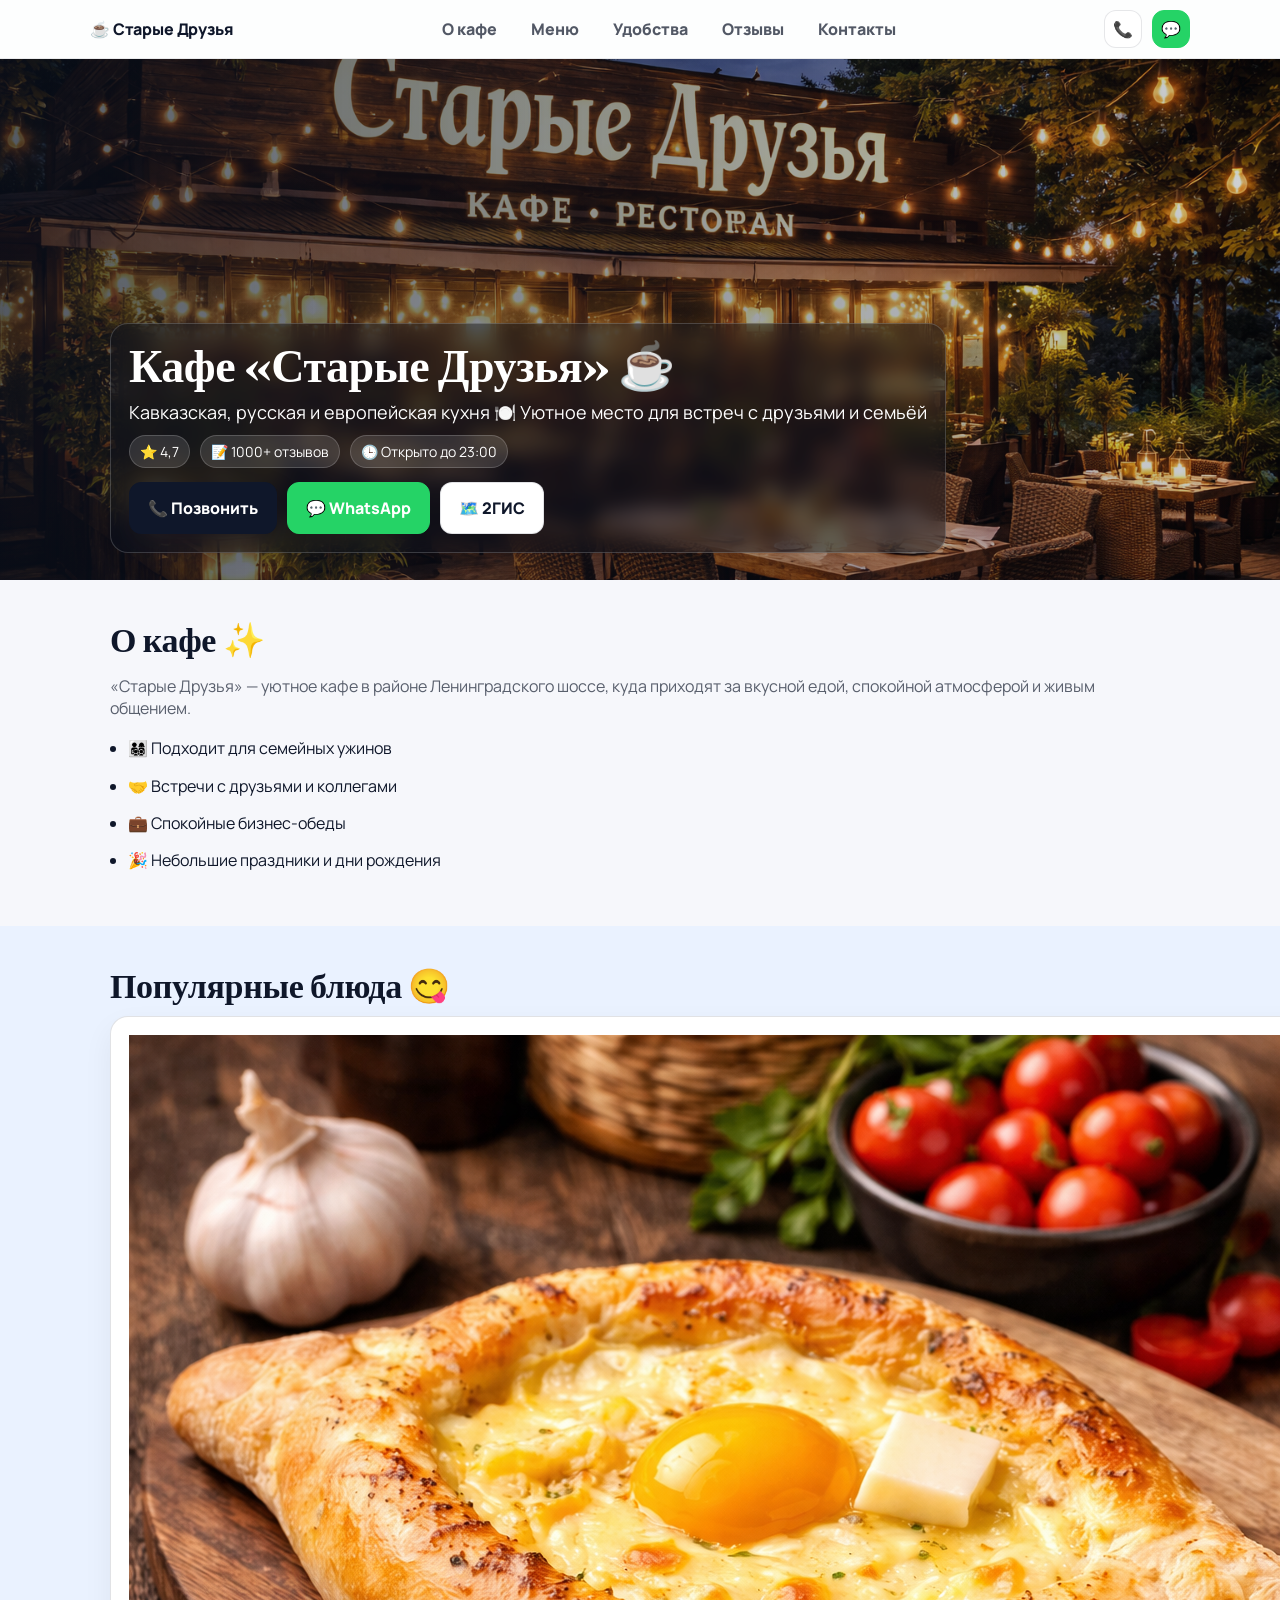
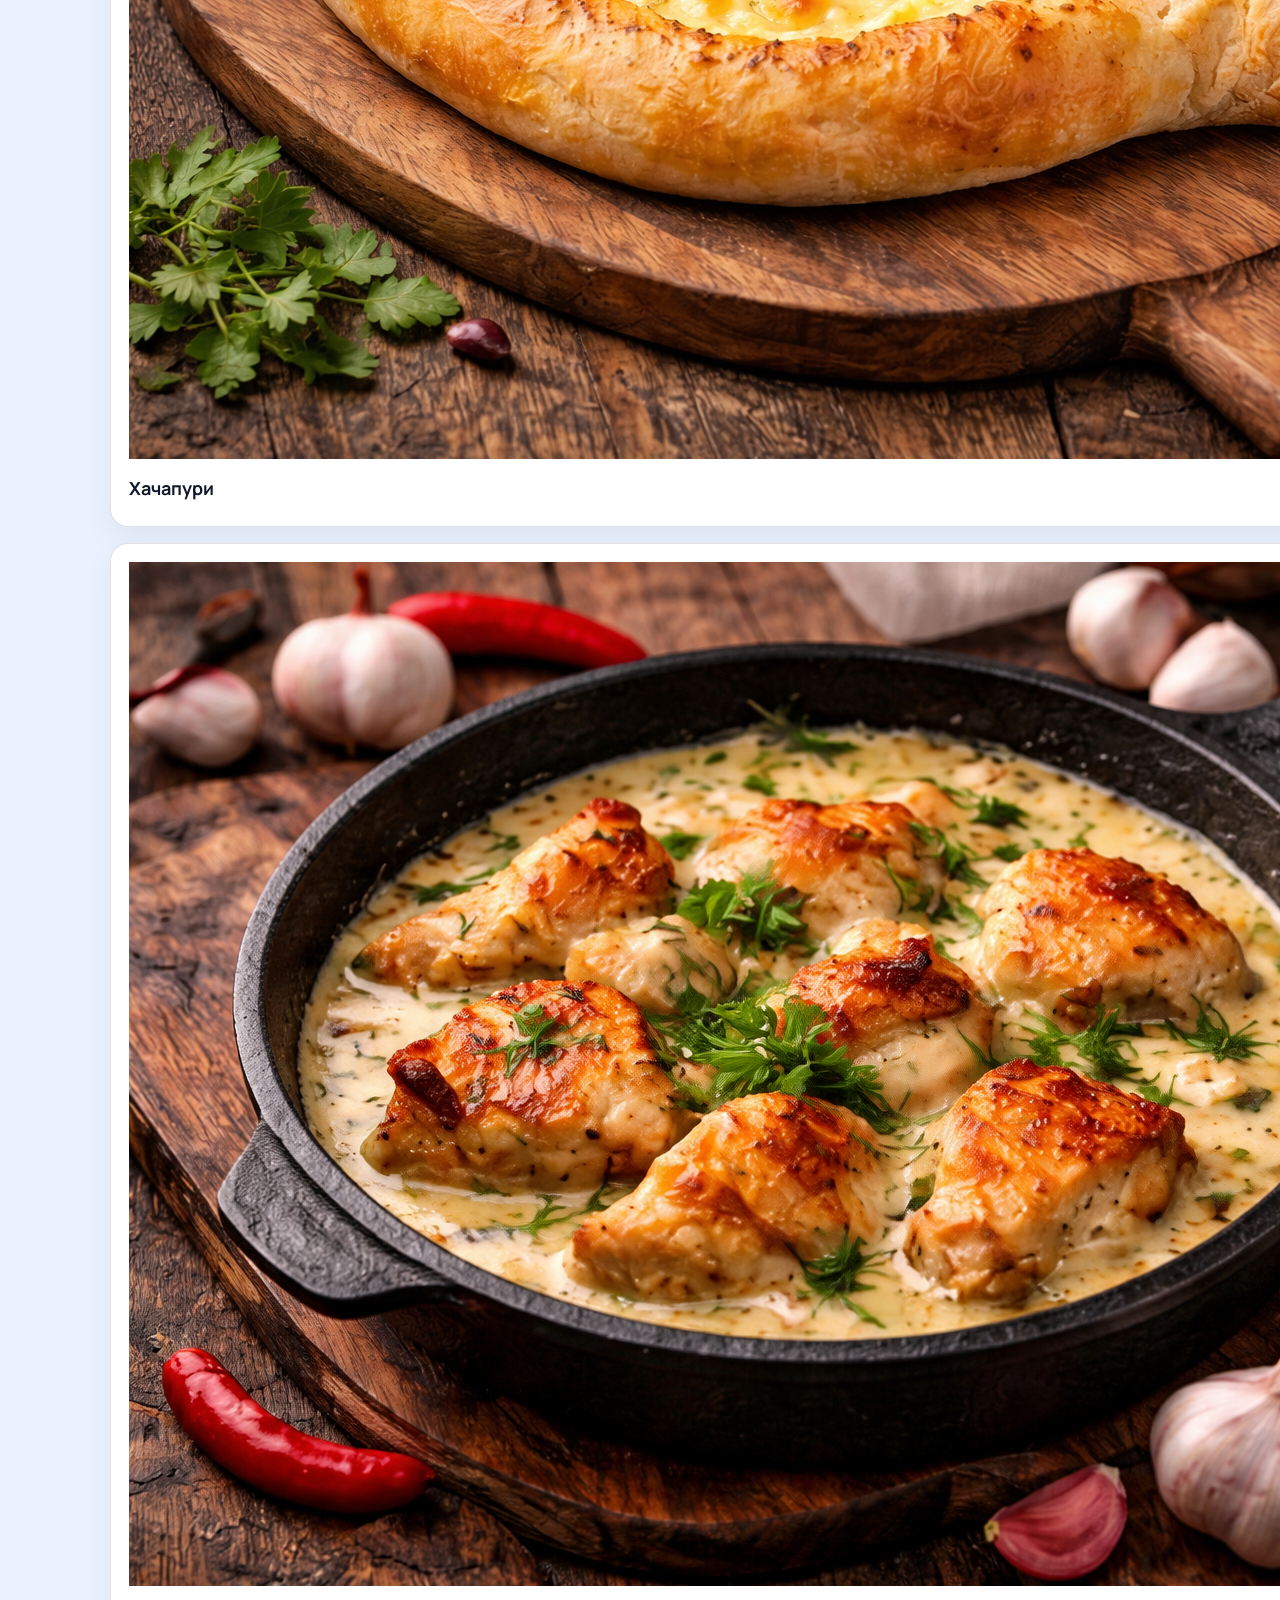
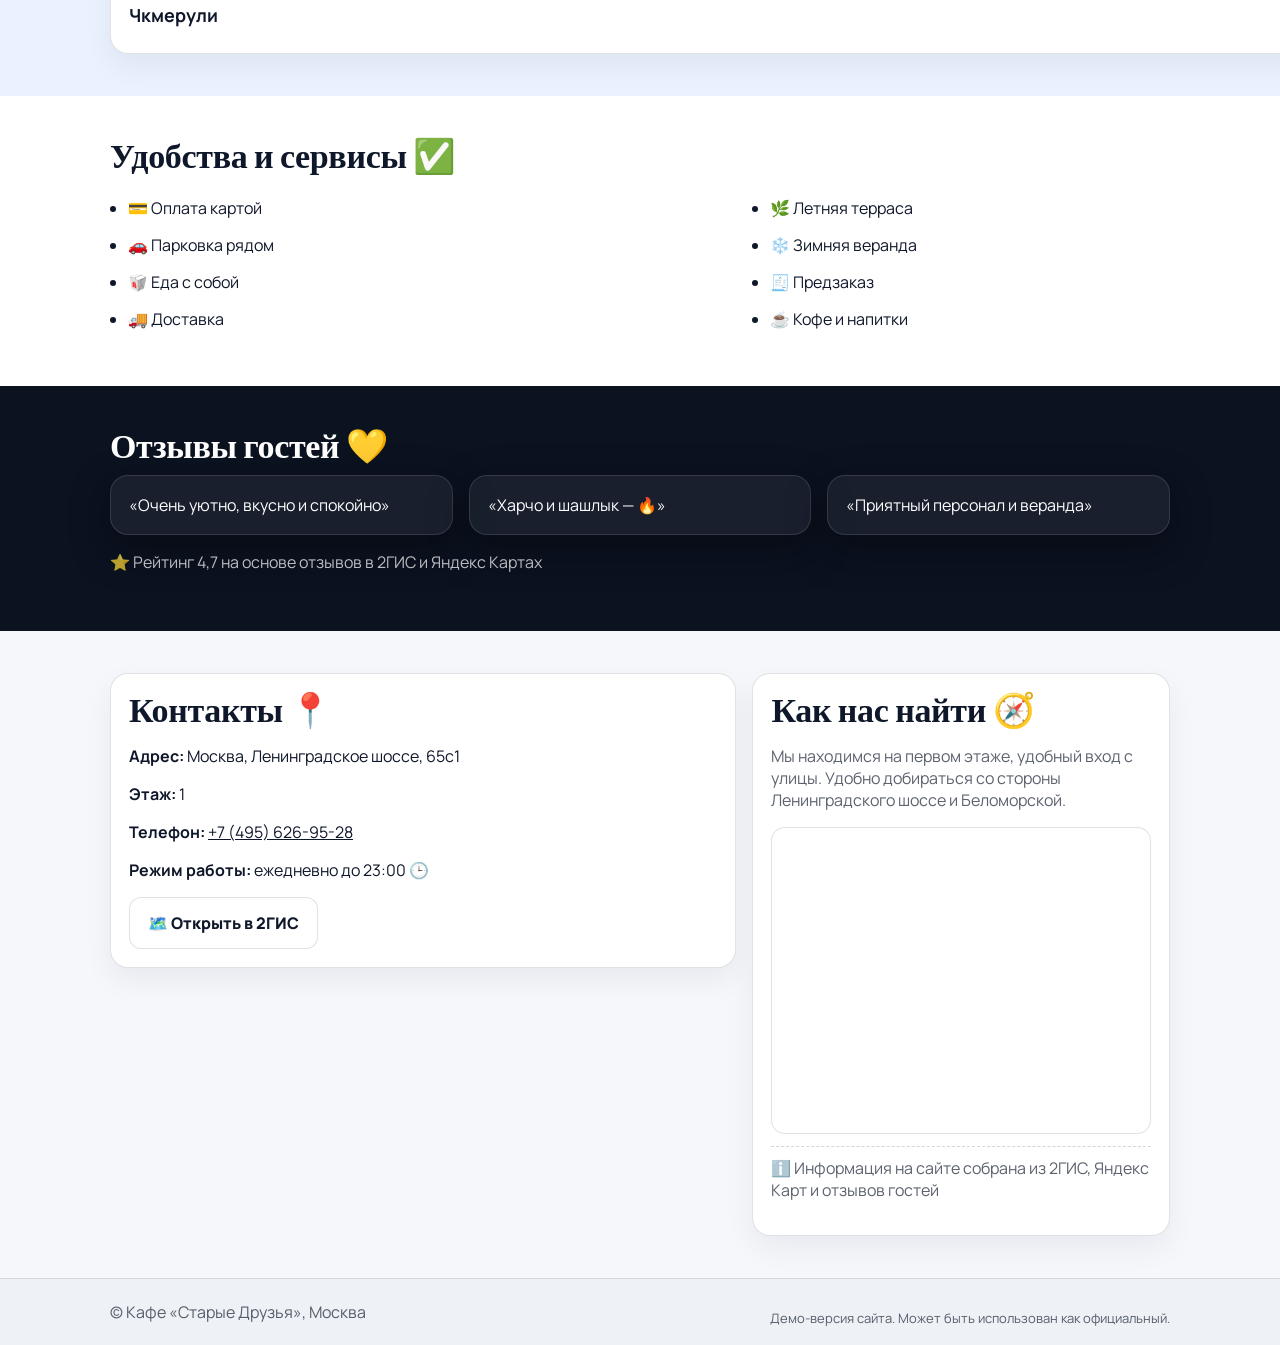
==== commit aea054e8: "Update index.html" ====
--- a/index.html
+++ b/index.html
@@ -4,28 +4,12 @@
   <meta charset="utf-8" />
   <meta name="viewport" content="width=device-width, initial-scale=1" />
   <title>Старые Друзья — кафе на Ленинградском шоссе</title>
-  <meta name="description" content="Кафе «Старые Друзья»: кавказская, русская и европейская кухня, летняя терраса и зимняя веранда. Москва, Ленинградское шоссе 65с1. Тел.: +7 (495) 626-95-28." />
+
+  <meta name="description" content="Кафе «Старые Друзья» — кавказская, русская и европейская кухня. Летняя терраса и зимняя веранда. Москва, Ленинградское шоссе, 65с1." />
 
   <link rel="canonical" href="https://denisbykov1991-spec.github.io/staryye-druzya/" />
 
-  <!-- Open Graph -->
-  <meta property="og:type" content="website" />
-  <meta property="og:locale" content="ru_RU" />
-  <meta property="og:site_name" content="Старые Друзья" />
-  <meta property="og:title" content="Старые Друзья — кафе на Ленинградском шоссе ☕" />
-  <meta property="og:description" content="Кавказская, русская и европейская кухня 🍽️ + летняя терраса и зимняя веранда 🌿. Москва, Ленинградское шоссе 65с1." />
-  <meta property="og:url" content="https://denisbykov1991-spec.github.io/staryye-druzya/" />
-  <meta property="og:image" content="https://denisbykov1991-spec.github.io/staryye-druzya/img/og.jpg" />
-  <meta property="og:image:width" content="1200" />
-  <meta property="og:image:height" content="630" />
-
-  <!-- Twitter -->
-  <meta name="twitter:card" content="summary_large_image" />
-  <meta name="twitter:title" content="Старые Друзья — кафе на Ленинградском шоссе ☕" />
-  <meta name="twitter:description" content="Кухня Кавказа + классика 🍽️, веранда круглый год 🌿❄️. Москва." />
-  <meta name="twitter:image" content="https://denisbykov1991-spec.github.io/staryye-druzya/img/og.jpg" />
-
-  <!-- Fonts (updated) -->
+  <!-- Fonts -->
   <link rel="preconnect" href="https://fonts.googleapis.com">
   <link rel="preconnect" href="https://fonts.gstatic.com" crossorigin>
   <link href="https://fonts.googleapis.com/css2?family=Manrope:wght@400;600;700;800&family=Fraunces:opsz,wght@9..144,600;9..144,700&display=swap" rel="stylesheet">
@@ -34,415 +18,172 @@
 </head>
 
 <body>
-  <!-- Top nav (НЕ sticky) -->
-  <nav class="topnav" aria-label="Навигация">
-    <div class="container topnav__inner">
-      <a class="brand" href="#top" aria-label="Наверх">☕ Старые Друзья</a>
 
-      <div class="topnav__links" role="navigation" aria-label="Разделы">
-        <a data-spy href="#about">✨ О кафе</a>
-        <a data-spy href="#menu">🍽️ Попробовать</a>
-        <a data-spy href="#reviews">💛 Отзывы</a>
-        <a data-spy href="#contacts">📍 Контакты</a>
+<!-- NAV -->
+<nav class="topnav">
+  <div class="container topnav__inner">
+    <a class="brand" href="#top">☕ Старые Друзья</a>
+
+    <div class="topnav__links">
+      <a href="#about">О кафе</a>
+      <a href="#menu">Меню</a>
+      <a href="#services">Удобства</a>
+      <a href="#reviews">Отзывы</a>
+      <a href="#contacts">Контакты</a>
+    </div>
+
+    <div class="topnav__actions">
+      <a class="topnav__btn" href="tel:+74956269528">📞</a>
+      <a class="topnav__btn topnav__btn--wa wa-pulse" href="https://wa.me/74956269528">💬</a>
+    </div>
+  </div>
+</nav>
+
+<!-- HERO -->
+<header id="top" class="hero" style="--hero-img:url('img/hero.jpg')">
+  <div class="container hero__inner">
+    <div class="hero__panel">
+      <h1>Кафе «Старые Друзья» ☕</h1>
+      <p class="lead">
+        Кавказская, русская и европейская кухня 🍽️  
+        Уютное место для встреч с друзьями и семьёй
+      </p>
+
+      <div class="meta">
+        <span>⭐ 4,7</span>
+        <span>📝 1000+ отзывов</span>
+        <span>🕒 Открыто до 23:00</span>
       </div>
 
-      <div class="topnav__actions">
-        <a class="topnav__btn" href="tel:+74956269528" aria-label="Позвонить">📞</a>
-        <a class="topnav__btn topnav__btn--wa wa-pulse" href="https://wa.me/74956269528" target="_blank" rel="noopener" aria-label="WhatsApp">💬</a>
+      <div class="actions">
+        <a class="btn btn--primary" href="tel:+74956269528">📞 Позвонить</a>
+        <a class="btn btn--whatsapp wa-pulse" href="https://wa.me/74956269528">💬 WhatsApp</a>
+        <a class="btn btn--ghost" href="https://2gis.ru/moscow/firm/70000001022725761" target="_blank">🗺️ 2ГИС</a>
       </div>
     </div>
-  </nav>
+  </div>
+</header>
 
-  <!-- HERO -->
-  <header id="top" class="hero reveal" style="--hero-img:url('img/hero.jpg')">
-    <div class="container hero__inner">
-      <div class="hero__panel reveal">
-        <h1>Старые Друзья — кафе на Ленинградском шоссе ☕</h1>
-        <p class="lead">
-          Кавказская, русская и европейская кухня 🍽️ + летняя терраса и зимняя веранда 🌿
-        </p>
+<main>
 
-        <div class="meta">
-          <span>⭐ 4,7</span>
-          <span>📝 1183 оценок</span>
-          <span>💳 Средний чек 500–500 ₽</span>
-          <span>🕒 Открыто до 23:00</span>
-        </div>
+<!-- ABOUT -->
+<section id="about" class="section section--mist">
+  <div class="container">
+    <h2>О кафе ✨</h2>
+    <p class="muted">
+      «Старые Друзья» — уютное кафе в районе Ленинградского шоссе,  
+      куда приходят за вкусной едой, спокойной атмосферой и живым общением.
+    </p>
 
-        <div class="actions">
-          <a class="btn btn--primary" href="tel:+74956269528">📞 Позвонить</a>
-          <a class="btn btn--whatsapp wa-pulse" href="https://wa.me/74956269528" target="_blank" rel="noopener">💬 WhatsApp</a>
-          <a class="btn btn--ghost" href="https://yandex.ru/maps/org/staryye_druzya/107307470305/" target="_blank" rel="noopener">🗺️ Яндекс Карты</a>
-        </div>
+    <ul class="bullets">
+      <li>👨‍👩‍👧‍👦 Подходит для семейных ужинов</li>
+      <li>🤝 Встречи с друзьями и коллегами</li>
+      <li>💼 Спокойные бизнес-обеды</li>
+      <li>🎉 Небольшие праздники и дни рождения</li>
+    </ul>
+  </div>
+</section>
 
-        <div class="chips">
-          <span class="chip">🚚 Доставка</span>
-          <span class="chip">🥡 Еда с собой</span>
-          <span class="chip">💳 Оплата картой</span>
-          <span class="chip">🌿 Летняя терраса</span>
-          <span class="chip">❄️ Зимняя веранда</span>
-          <span class="chip">☕ Кофе</span>
-          <span class="chip">🧑‍💼 Бизнес-ланч</span>
-        </div>
+<!-- MENU -->
+<section id="menu" class="section section--sky">
+  <div class="container">
+    <h2>Популярные блюда 😋</h2>
+
+    <div class="grid grid--3">
+      <div class="card"><img src="img/khachapuri.jpg"><h3>Хачапури</h3></div>
+      <div class="card"><img src="img/khinkali.jpg"><h3>Хинкали</h3></div>
+      <div class="card"><img src="img/shashlik.jpg"><h3>Шашлык</h3></div>
+      <div class="card"><img src="img/chkmeruli.jpg"><h3>Чкмерули</h3></div>
+      <div class="card"><img src="img/kharcho.jpg"><h3>Харчо</h3></div>
+      <div class="card"><img src="img/terrace.jpg"><h3>Веранда</h3></div>
+    </div>
+  </div>
+</section>
+
+<!-- SERVICES -->
+<section id="services" class="section section--paper">
+  <div class="container">
+    <h2>Удобства и сервисы ✅</h2>
+
+    <div class="grid grid--2">
+      <ul class="bullets">
+        <li>💳 Оплата картой</li>
+        <li>🚗 Парковка рядом</li>
+        <li>🥡 Еда с собой</li>
+        <li>🚚 Доставка</li>
+      </ul>
+
+      <ul class="bullets">
+        <li>🌿 Летняя терраса</li>
+        <li>❄️ Зимняя веранда</li>
+        <li>🧾 Предзаказ</li>
+        <li>☕ Кофе и напитки</li>
+      </ul>
+    </div>
+  </div>
+</section>
+
+<!-- REVIEWS -->
+<section id="reviews" class="section section--dark">
+  <div class="container">
+    <h2>Отзывы гостей 💛</h2>
+
+    <div class="grid grid--3">
+      <div class="card card--dark">«Очень уютно, вкусно и спокойно»</div>
+      <div class="card card--dark">«Харчо и шашлык — 🔥»</div>
+      <div class="card card--dark">«Приятный персонал и веранда»</div>
+    </div>
+
+    <p class="muted" style="margin-top:16px;">
+      ⭐ Рейтинг 4,7 на основе отзывов в 2ГИС и Яндекс Картах
+    </p>
+  </div>
+</section>
+
+<!-- CONTACTS -->
+<section id="contacts" class="section section--mist">
+  <div class="container grid grid--2">
+    <div class="card">
+      <h2>Контакты 📍</h2>
+      <p><b>Адрес:</b> Москва, Ленинградское шоссе, 65с1</p>
+      <p><b>Этаж:</b> 1</p>
+      <p><b>Телефон:</b> <a href="tel:+74956269528">+7 (495) 626-95-28</a></p>
+      <p><b>Режим работы:</b> ежедневно до 23:00 🕒</p>
+
+      <a class="btn btn--ghost" href="https://2gis.ru/moscow/firm/70000001022725761" target="_blank">
+        🗺️ Открыть в 2ГИС
+      </a>
+    </div>
+
+    <div class="card">
+      <h2>Как нас найти 🧭</h2>
+      <p class="muted">
+        Мы находимся на первом этаже, удобный вход с улицы.  
+        Удобно добираться со стороны Ленинградского шоссе и Беломорской.
+      </p>
+
+      <div class="map">
+        <iframe
+          src="https://yandex.ru/map-widget/v1/?oid=107307470305&z=16"
+          width="100%" height="300" frameborder="0">
+        </iframe>
       </div>
+
+      <p class="trust muted">
+        ℹ️ Информация на сайте собрана из 2ГИС, Яндекс Карт и отзывов гостей
+      </p>
     </div>
-  </header>
+  </div>
+</section>
 
-  <main>
-    <!-- ABOUT (mist) -->
-    <section id="about" class="section section--mist section--divider" aria-label="О кафе">
-      <div class="container">
-        <div class="section__head reveal">
-          <h2>Уютное место для встреч ✨</h2>
-          <p class="muted">Тёплая атмосфера, понятная кухня и веранда круглый год — чтобы хотелось возвращаться 🙂</p>
-        </div>
+</main>
 
-        <div class="grid grid--2">
-          <div class="reveal">
-            <ul class="bullets">
-              <li><b>Для компании и семей</b> — комфортно поговорить и поесть без суеты 🤝</li>
-              <li><b>Кухня Кавказа + классика</b> — кавказская, русская и европейская кухни 🍽️</li>
-              <li><b>Веранда круглый год</b> — летняя терраса и зимняя веранда 🌿❄️</li>
-              <li><b>Быстрые сценарии</b> — доставка и еда с собой 🥡🚚</li>
-            </ul>
+<footer class="footer">
+  <div class="container footer__inner">
+    <div class="muted">© Кафе «Старые Друзья», Москва</div>
+    <div class="note">Демо-версия сайта. Может быть использован как официальный.</div>
+  </div>
+</footer>
 
-            <div class="card card--soft reveal" style="margin-top:14px;">
-              <div class="badges">
-                <span class="badge">⭐ 4,7</span>
-                <span class="badge">📝 1183 оценок</span>
-                <span class="badge">📍 Москва</span>
-              </div>
-              <p class="muted" style="margin:10px 0 0;">
-                📌 Адрес: Москва, Ленинградское шоссе, 65с1, этаж 1
-              </p>
-            </div>
-          </div>
-
-          <aside class="card reveal">
-            <h3 style="margin-top:0;">Небольшая галерея 📷</h3>
-            <p class="muted">Показывает атмосферу и блюда — без лишних слов.</p>
-
-            <div class="gallery">
-              <img src="img/hero.jpg" alt="Интерьер / атмосфера">
-              <img src="img/terrace.jpg" alt="Веранда">
-              <img src="img/khachapuri.jpg" alt="Хачапури">
-              <img src="img/shashlik.jpg" alt="Шашлык">
-            </div>
-
-            <div class="actions" style="margin-top:14px;">
-              <a class="btn btn--primary" href="tel:+74956269528">📞 Забронировать</a>
-              <a class="btn btn--whatsapp wa-pulse" href="https://wa.me/74956269528" target="_blank" rel="noopener">💬 WhatsApp</a>
-            </div>
-          </aside>
-        </div>
-
-        <div class="card card--soft reveal" style="margin-top:16px;">
-          <h3 style="margin-top:0;">Для кого это кафе 👇</h3>
-          <div class="audience">
-            <div class="audience__item">👨‍👩‍👧‍👦 Семейные ужины</div>
-            <div class="audience__item">🤝 Встречи с друзьями</div>
-            <div class="audience__item">💼 Бизнес-ланчи</div>
-            <div class="audience__item">🎉 Небольшие праздники</div>
-          </div>
-        </div>
-      </div>
-    </section>
-
-    <!-- MENU (sky) -->
-    <section id="menu" class="section section--sky section--divider" aria-label="Что попробовать">
-      <div class="container">
-        <div class="section__head reveal">
-          <h2>Что попробовать 😋</h2>
-          <p class="muted">Короткая подборка “хитов” по темам, которые часто всплывают в отзывах.</p>
-        </div>
-
-        <div class="grid grid--3">
-          <article class="card reveal">
-            <div class="img"><img src="img/khachapuri.jpg" alt="Хачапури"></div>
-            <h3>Хачапури 🧀</h3>
-            <p class="muted">Классика Кавказа — идеальный старт.</p>
-          </article>
-
-          <article class="card reveal">
-            <div class="img"><img src="img/khinkali.jpg" alt="Хинкали"></div>
-            <h3>Хинкали 🥟</h3>
-            <p class="muted">Плотно, сочно, очень “по-дружески”.</p>
-          </article>
-
-          <article class="card reveal">
-            <div class="img"><img src="img/shashlik.jpg" alt="Шашлык"></div>
-            <h3>Шашлык / мясо 🔥</h3>
-            <p class="muted">То, ради чего часто приходят снова.</p>
-          </article>
-
-          <article class="card reveal">
-            <div class="img"><img src="img/chkmeruli.jpg" alt="Чкмерули"></div>
-            <h3>Чкмерули 🍗</h3>
-            <p class="muted">Нежно и ароматно — “комфорт-фуд”.</p>
-          </article>
-
-          <article class="card reveal">
-            <div class="img"><img src="img/kharcho.jpg" alt="Харчо"></div>
-            <h3>Харчо 🍲</h3>
-            <p class="muted">Согревает и отлично заходит зимой.</p>
-          </article>
-
-          <article class="card reveal">
-            <div class="img"><img src="img/terrace.jpg" alt="Веранда"></div>
-            <h3>Веранда 🌿</h3>
-            <p class="muted">Летняя терраса и зимняя веранда.</p>
-          </article>
-        </div>
-
-        <div class="section__actions reveal">
-          <a class="btn btn--primary" href="tel:+74956269528">📞 Уточнить меню и места</a>
-          <a class="btn btn--whatsapp wa-pulse" href="https://wa.me/74956269528" target="_blank" rel="noopener">💬 Написать в WhatsApp</a>
-          <a class="btn btn--ghost" href="https://yandex.ru/maps/org/staryye_druzya/107307470305/" target="_blank" rel="noopener">🗺️ Маршрут</a>
-        </div>
-      </div>
-    </section>
-
-    <!-- REVIEWS (dark) -->
-    <section id="reviews" class="section section--dark section--divider" aria-label="Отзывы">
-      <div class="container">
-        <div class="section__head reveal">
-          <h2>Отзывы гостей 💛</h2>
-          <p class="muted">Живые впечатления — то, что сильнее всего влияет на решение.</p>
-        </div>
-
-        <div class="grid grid--3">
-          <div class="card card--dark reveal">
-            <p class="quote">«Очень душевная атмосфера! Вкусно всё… Прекрасно провели вечер с друзьями.»</p>
-            <p class="muted"><b>— гость из отзывов</b></p>
-          </div>
-
-          <div class="card card--dark reveal">
-            <p class="quote">«Из плюсов — тихая территория, можно посидеть на улице… Харчо — отлично готовят.»</p>
-            <p class="muted"><b>— гость из отзывов</b></p>
-          </div>
-
-          <div class="card card--dark reveal">
-            <p class="quote">«Веранда была очень уютной… отзывчивый и добрый персонал.»</p>
-            <p class="muted"><b>— гость из отзывов</b></p>
-          </div>
-        </div>
-
-        <div class="reviewbar reveal">
-          <div class="reviewbar__item"><b>⭐ 4,7</b><span class="muted">рейтинг</span></div>
-          <div class="reviewbar__sep"></div>
-          <div class="reviewbar__item"><b>📝 1183</b><span class="muted">оценок</span></div>
-          <div class="reviewbar__sep"></div>
-          <div class="reviewbar__item"><b>🕒</b><span class="muted">открыто до 23:00</span></div>
-        </div>
-
-        <div class="card card--dark reveal" style="margin-top:16px;">
-          <h3 style="margin-top:0;">Частые вопросы 🙋‍♂️</h3>
-
-          <div class="faq">
-            <details>
-              <summary>Можно ли забронировать столик?</summary>
-              <p class="muted">Да 🙂 Позвоните или напишите в WhatsApp — так быстрее всего.</p>
-            </details>
-
-            <details>
-              <summary>Есть ли веранда?</summary>
-              <p class="muted">Да 🌿 Есть летняя терраса и зимняя веранда.</p>
-            </details>
-
-            <details>
-              <summary>Можно ли заказать с собой?</summary>
-              <p class="muted">Да 🥡 Доступна еда с собой и доставка.</p>
-            </details>
-          </div>
-        </div>
-      </div>
-    </section>
-
-    <!-- CONTACTS (paper) -->
-    <section id="contacts" class="section section--paper section--divider" aria-label="Контакты">
-      <div class="container grid grid--2">
-        <div class="card reveal">
-          <h2 style="margin-top:0;">Забронировать столик 📅</h2>
-          <p class="muted">Демо-форма (без отправки). Для брони — лучше звонок или WhatsApp 💬</p>
-
-          <form class="form" onsubmit="event.preventDefault(); alert('Демо: форма отключена. Для бронирования позвоните или напишите в WhatsApp.');">
-            <label>
-              <span>Имя</span>
-              <input required name="name" />
-            </label>
-
-            <label>
-              <span>Телефон</span>
-              <input required name="phone" type="tel" />
-            </label>
-
-            <label>
-              <span>Комментарий</span>
-              <textarea name="comment" placeholder="дата/время, количество гостей, веранда/зал"></textarea>
-            </label>
-
-            <div class="form__actions">
-              <button class="btn btn--primary" type="submit">✅ Отправить заявку</button>
-              <a class="btn btn--whatsapp wa-pulse" href="https://wa.me/74956269528" target="_blank" rel="noopener">💬 WhatsApp</a>
-            </div>
-
-            <p class="note">
-              Или позвоните: <a href="tel:+74956269528"><b>+7 (495) 626-95-28</b></a>
-            </p>
-          </form>
-        </div>
-
-        <div class="card reveal">
-          <h2 style="margin-top:0;">Контакты 📍</h2>
-          <p><b>Адрес:</b> Москва, Ленинградское шоссе, 65с1, этаж 1</p>
-          <p><b>Метро:</b> Беломорская — 1,4 км 🚇</p>
-          <p><b>Телефон:</b> <a href="tel:+74956269528">+7 (495) 626-95-28</a></p>
-          <p><b>Часы:</b> открыто до 23:00 🕒</p>
-
-          <div class="actions">
-            <a class="btn btn--primary" href="tel:+74956269528">📞 Позвонить</a>
-            <a class="btn btn--whatsapp wa-pulse" href="https://wa.me/74956269528" target="_blank" rel="noopener">💬 WhatsApp</a>
-            <a class="btn btn--ghost" href="https://yandex.ru/maps/org/staryye_druzya/107307470305/" target="_blank" rel="noopener">🗺️ Яндекс Карты</a>
-          </div>
-
-          <div class="map">
-            <iframe
-              title="Карта"
-              src="https://yandex.ru/map-widget/v1/?oid=107307470305&ll=37.459464%2C55.866122&z=16"
-              width="100%" height="340" frameborder="0"
-              style="border:0;">
-            </iframe>
-          </div>
-
-          <p class="trust muted">ℹ️ Демо-версия: контент собран из открытых источников (карты/отзывы). Сайт можно использовать как официальный после подключения домена.</p>
-        </div>
-      </div>
-    </section>
-  </main>
-
-  <footer class="footer reveal">
-    <div class="container footer__inner">
-      <div class="muted">© Старые Друзья • Москва</div>
-      <div class="note">💡 Демо-версия сайта. Можно подключить домен и использовать как официальный.</div>
-    </div>
-  </footer>
-
-  <!-- Sticky mobile bar -->
-  <div class="sticky-bar" aria-label="Быстрые действия">
-    <a href="tel:+74956269528" class="sticky-btn call">📞 Позвонить</a>
-    <a href="https://wa.me/74956269528" target="_blank" rel="noopener" class="sticky-btn wa wa-pulse">💬 WhatsApp</a>
-  </div>
-
-  <!-- Back to top -->
-  <button class="to-top" type="button" aria-label="Наверх">⬆️</button>
-
-  <script>
-    (function () {
-      const prefersReduced = window.matchMedia && window.matchMedia('(prefers-reduced-motion: reduce)').matches;
-
-      // (3) Compact header
-      const setCompactNav = () => {
-        const y = window.scrollY || document.documentElement.scrollTop;
-        document.body.classList.toggle('is-compact-nav', y > 60);
-      };
-
-      // Reveal animations
-      const revealItems = document.querySelectorAll('.reveal');
-      if (prefersReduced) {
-        revealItems.forEach(el => el.classList.add('is-visible'));
-      } else {
-        const obs = new IntersectionObserver((entries) => {
-          entries.forEach((e) => {
-            if (e.isIntersecting) {
-              e.target.classList.add('is-visible');
-              obs.unobserve(e.target);
-            }
-          });
-        }, { threshold: 0.12, rootMargin: '0px 0px -8% 0px' });
-
-        revealItems.forEach(el => obs.observe(el));
-      }
-
-      // Back to top
-      const toTopBtn = document.querySelector('.to-top');
-      const toggleToTop = () => {
-        const y = window.scrollY || document.documentElement.scrollTop;
-        if (y > 700) toTopBtn.classList.add('is-visible');
-        else toTopBtn.classList.remove('is-visible');
-      };
-
-      toTopBtn.addEventListener('click', () => {
-        if (prefersReduced) window.scrollTo(0, 0);
-        else window.scrollTo({ top: 0, behavior: 'smooth' });
-      });
-
-      // Scrollspy + (2) auto-scroll menu to active item
-      const navLinks = Array.from(document.querySelectorAll('.topnav__links a[data-spy]'));
-      const sections = navLinks
-        .map(a => document.querySelector(a.getAttribute('href')))
-        .filter(Boolean);
-
-      let currentActiveId = '';
-
-      const setActive = (id) => {
-        if (!id) return;
-        if (id === currentActiveId) return;
-
-        currentActiveId = id;
-
-        let activeLink = null;
-
-        navLinks.forEach(a => {
-          const isActive = a.getAttribute('href') === ('#' + id);
-          a.classList.toggle('is-active', isActive);
-          a.setAttribute('aria-current', isActive ? 'page' : 'false');
-          if (isActive) activeLink = a;
-        });
-
-        // auto-scroll nav (only if it can scroll)
-        if (!prefersReduced && activeLink) {
-          const parent = activeLink.parentElement;
-          if (parent && parent.scrollWidth > parent.clientWidth) {
-            activeLink.scrollIntoView({
-              behavior: 'smooth',
-              inline: 'center',
-              block: 'nearest'
-            });
-          }
-        }
-      };
-
-      if (!prefersReduced && sections.length) {
-        const spyObs = new IntersectionObserver((entries) => {
-          const visible = entries
-            .filter(e => e.isIntersecting)
-            .sort((a,b) => b.intersectionRatio - a.intersectionRatio)[0];
-
-          if (visible && visible.target && visible.target.id) setActive(visible.target.id);
-        }, {
-          threshold: [0.2, 0.35, 0.5, 0.65],
-          rootMargin: '-15% 0px -70% 0px'
-        });
-
-        sections.forEach(sec => spyObs.observe(sec));
-      }
-
-      // reflect hash immediately
-      if (location.hash) setActive(location.hash.replace('#',''));
-      else if (sections[0]?.id) setActive(sections[0].id);
-
-      // init
-      toggleToTop();
-      setCompactNav();
-
-      window.addEventListener('scroll', toggleToTop, { passive: true });
-      window.addEventListener('scroll', setCompactNav, { passive: true });
-
-      window.addEventListener('resize', () => {
-        if (location.hash) setActive(location.hash.replace('#',''));
-      }, { passive: true });
-    })();
-  </script>
 </body>
 </html>
-
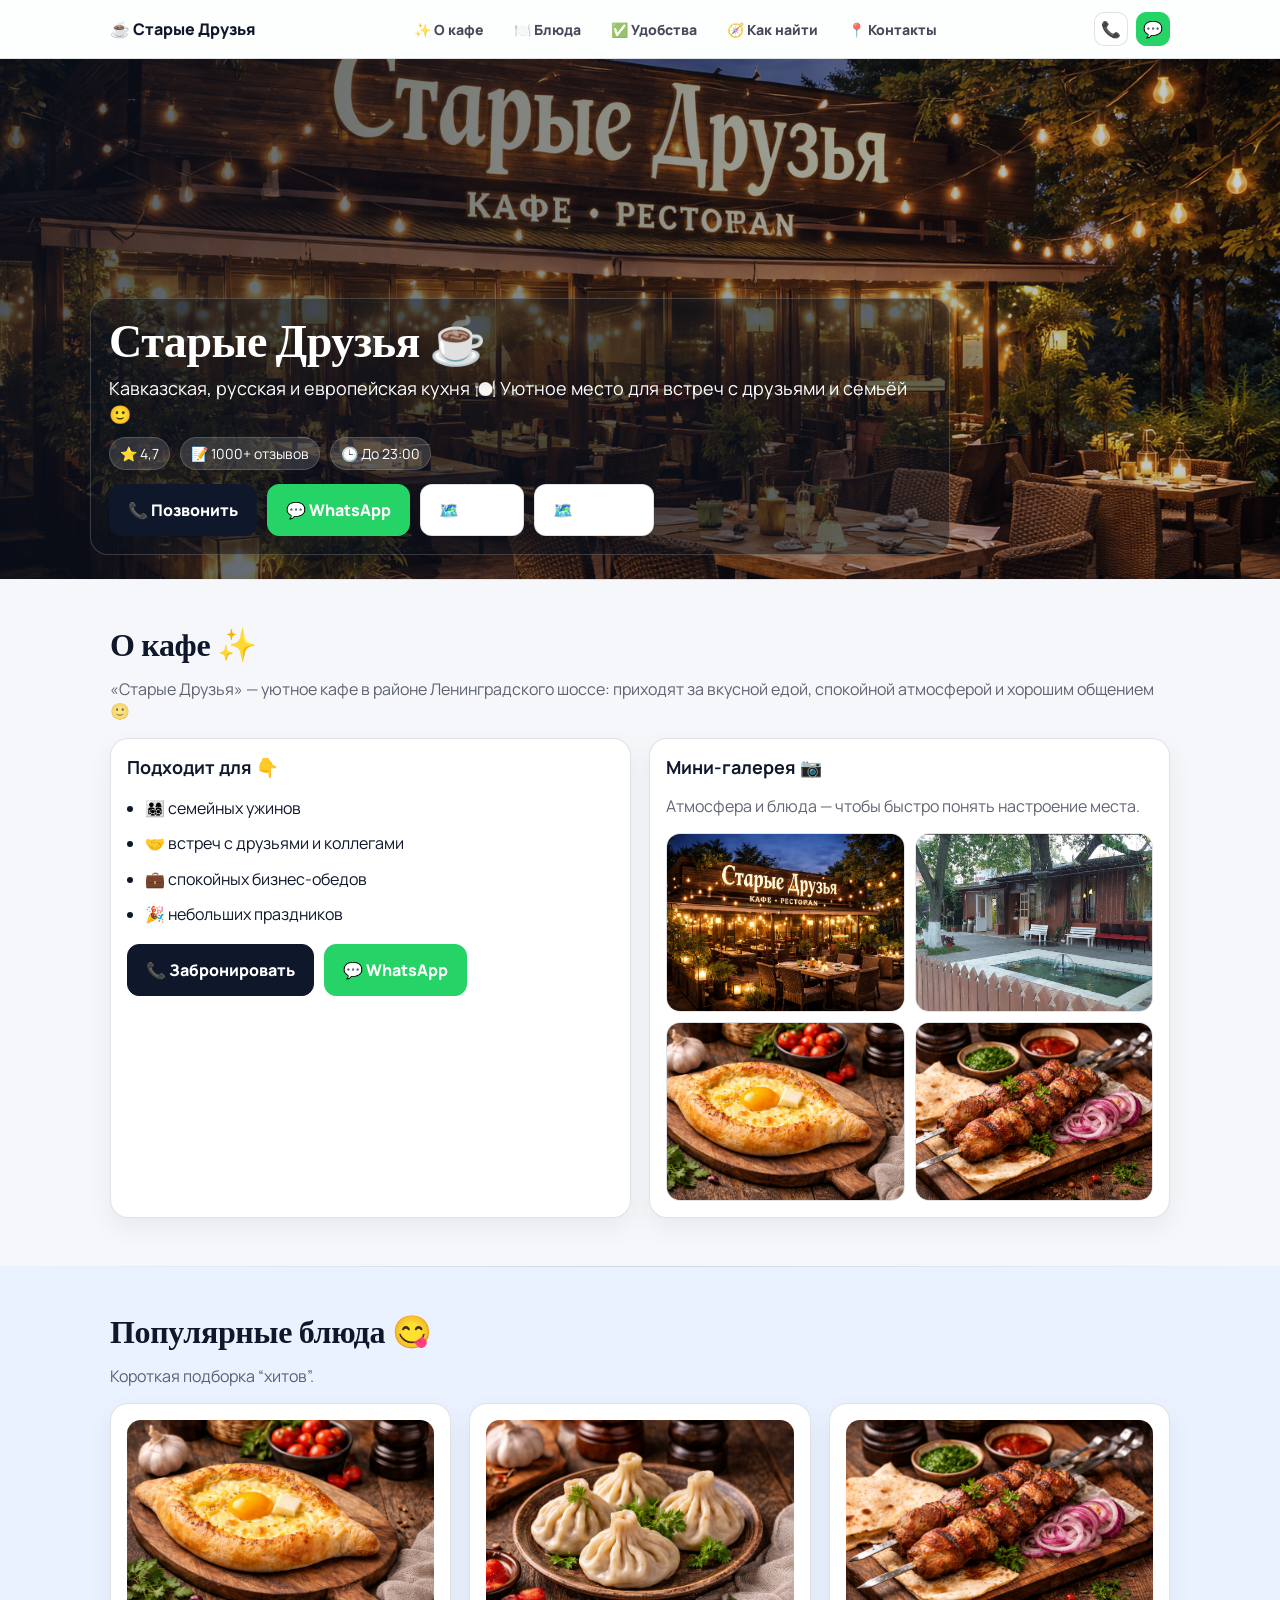
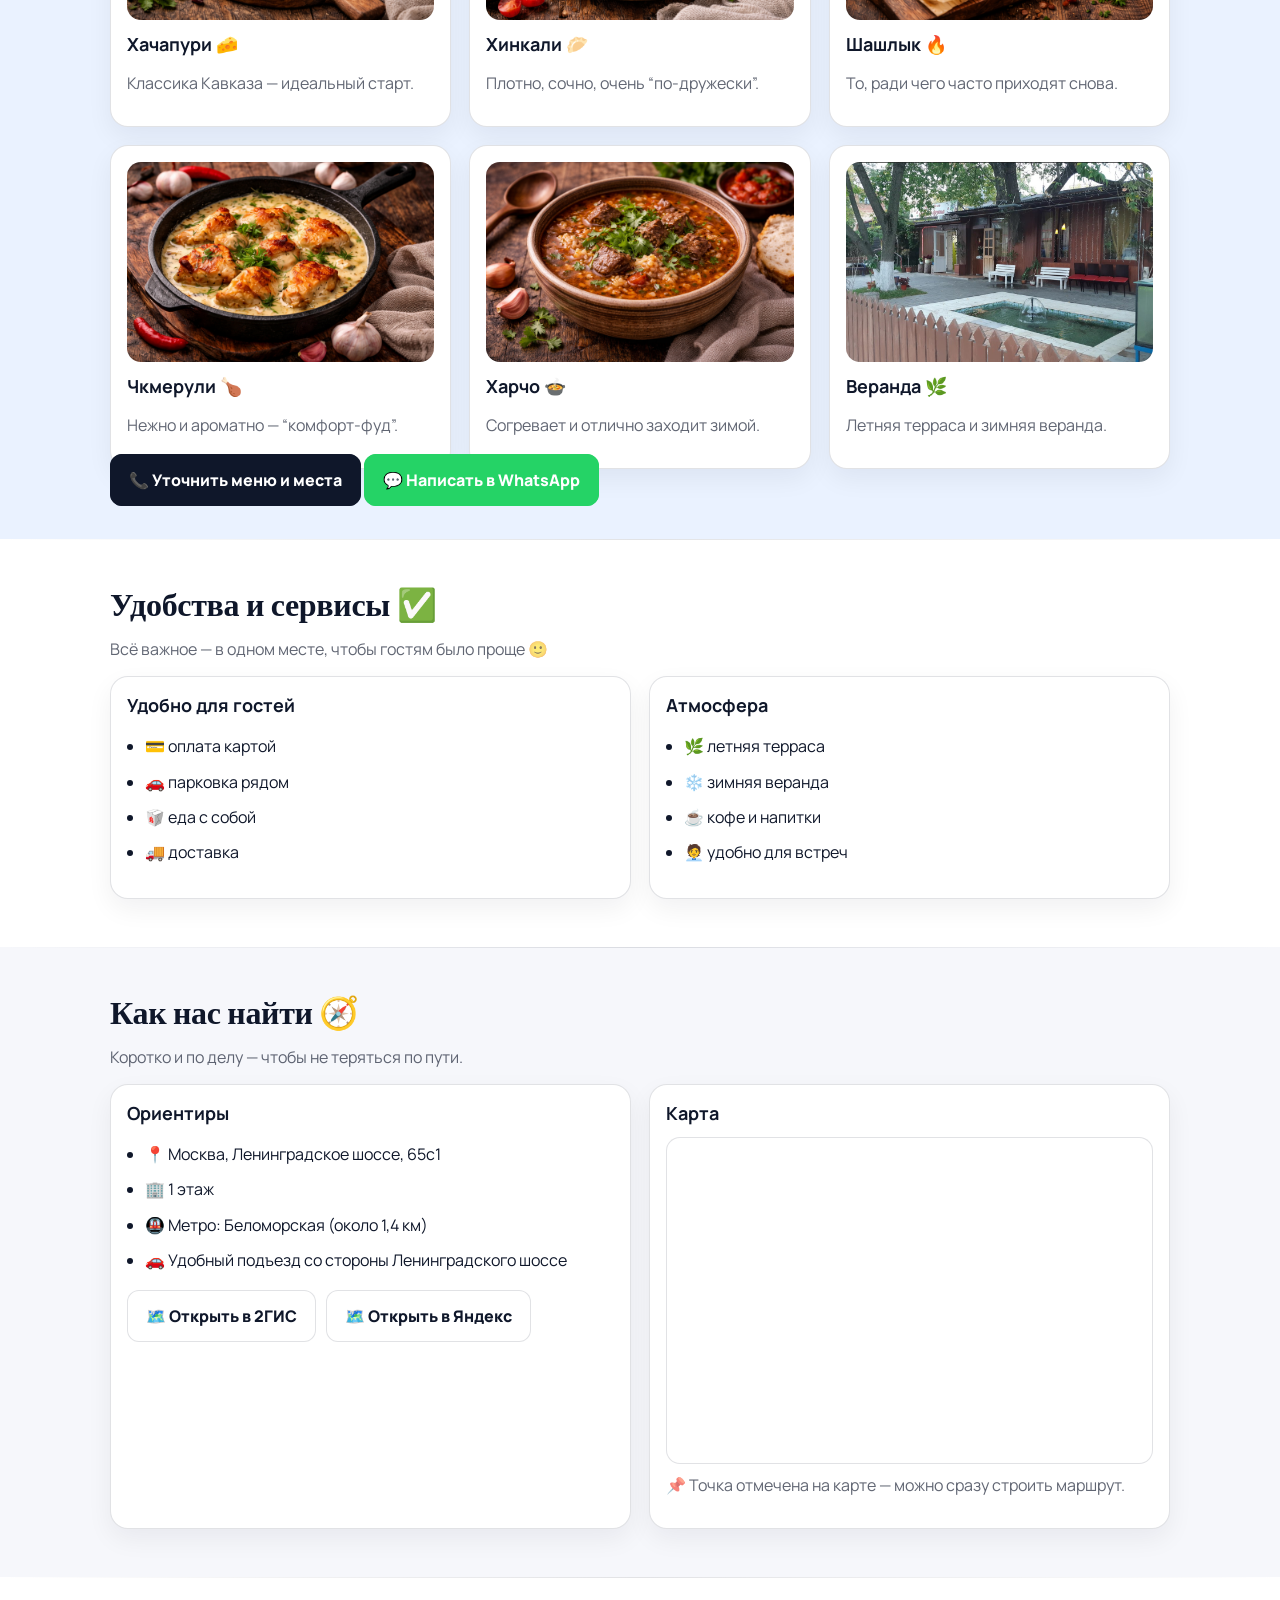
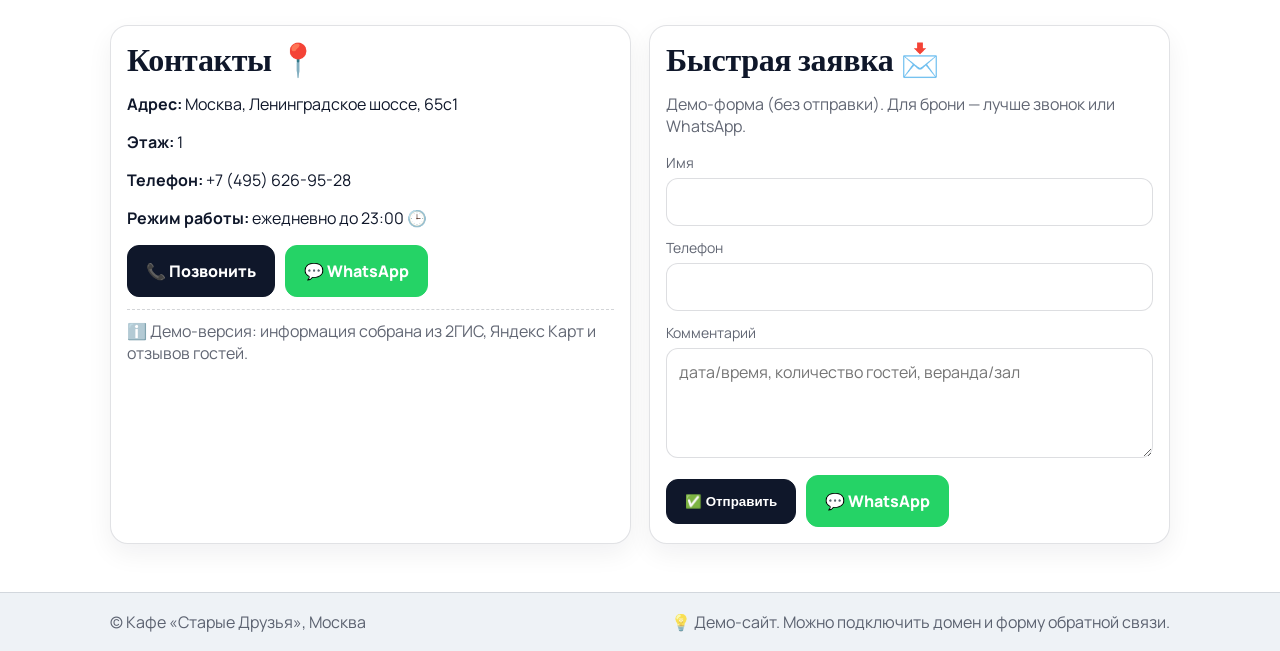
==== commit ac403f9c: "Update index.html" ====
--- a/index.html
+++ b/index.html
@@ -4,10 +4,26 @@
   <meta charset="utf-8" />
   <meta name="viewport" content="width=device-width, initial-scale=1" />
   <title>Старые Друзья — кафе на Ленинградском шоссе</title>
-
-  <meta name="description" content="Кафе «Старые Друзья» — кавказская, русская и европейская кухня. Летняя терраса и зимняя веранда. Москва, Ленинградское шоссе, 65с1." />
-
+  <meta name="description" content="Кафе «Старые Друзья»: кавказская, русская и европейская кухня, летняя терраса и зимняя веранда. Москва, Ленинградское шоссе, 65с1." />
+
+  <!-- Canonical -->
   <link rel="canonical" href="https://denisbykov1991-spec.github.io/staryye-druzya/" />
+
+  <!-- Open Graph / Messengers preview -->
+  <meta property="og:type" content="website" />
+  <meta property="og:locale" content="ru_RU" />
+  <meta property="og:site_name" content="Старые Друзья" />
+  <meta property="og:title" content="Старые Друзья — кафе на Ленинградском шоссе ☕" />
+  <meta property="og:description" content="Кавказская, русская и европейская кухня 🍽️ + летняя терраса и зимняя веранда 🌿❄️. Москва." />
+  <meta property="og:url" content="https://denisbykov1991-spec.github.io/staryye-druzya/" />
+  <meta property="og:image" content="https://denisbykov1991-spec.github.io/staryye-druzya/img/og.jpg" />
+  <meta property="og:image:width" content="1200" />
+  <meta property="og:image:height" content="630" />
+
+  <meta name="twitter:card" content="summary_large_image" />
+  <meta name="twitter:title" content="Старые Друзья — кафе на Ленинградском шоссе ☕" />
+  <meta name="twitter:description" content="Кухня Кавказа + классика 🍽️, веранда круглый год 🌿❄️. Москва." />
+  <meta name="twitter:image" content="https://denisbykov1991-spec.github.io/staryye-druzya/img/og.jpg" />
 
   <!-- Fonts -->
   <link rel="preconnect" href="https://fonts.googleapis.com">
@@ -18,172 +34,279 @@
 </head>
 
 <body>
-
-<!-- NAV -->
-<nav class="topnav">
-  <div class="container topnav__inner">
-    <a class="brand" href="#top">☕ Старые Друзья</a>
-
-    <div class="topnav__links">
-      <a href="#about">О кафе</a>
-      <a href="#menu">Меню</a>
-      <a href="#services">Удобства</a>
-      <a href="#reviews">Отзывы</a>
-      <a href="#contacts">Контакты</a>
+  <!-- Top nav (NOT sticky) -->
+  <nav class="topnav" aria-label="Навигация">
+    <div class="container topnav__inner">
+      <a class="brand" href="#top" aria-label="Наверх">☕ Старые Друзья</a>
+
+      <div class="topnav__links" role="navigation" aria-label="Разделы">
+        <a href="#about">✨ О кафе</a>
+        <a href="#menu">🍽️ Блюда</a>
+        <a href="#services">✅ Удобства</a>
+        <a href="#howto">🧭 Как найти</a>
+        <a href="#contacts">📍 Контакты</a>
+      </div>
+
+      <div class="topnav__actions">
+        <a class="topnav__btn" href="tel:+74956269528" aria-label="Позвонить">📞</a>
+        <a class="topnav__btn topnav__btn--wa wa-pulse" href="https://wa.me/74956269528" target="_blank" rel="noopener" aria-label="WhatsApp">💬</a>
+      </div>
     </div>
-
-    <div class="topnav__actions">
-      <a class="topnav__btn" href="tel:+74956269528">📞</a>
-      <a class="topnav__btn topnav__btn--wa wa-pulse" href="https://wa.me/74956269528">💬</a>
+  </nav>
+
+  <!-- HERO -->
+  <header id="top" class="hero" style="--hero-img:url('img/hero.jpg')">
+    <div class="container hero__inner">
+      <div class="hero__panel">
+        <h1>Старые Друзья ☕</h1>
+        <p class="lead">
+          Кавказская, русская и европейская кухня 🍽️  
+          Уютное место для встреч с друзьями и семьёй 🙂
+        </p>
+
+        <div class="meta">
+          <span>⭐ 4,7</span>
+          <span>📝 1000+ отзывов</span>
+          <span>🕒 До 23:00</span>
+        </div>
+
+        <div class="actions">
+          <a class="btn btn--primary" href="tel:+74956269528">📞 Позвонить</a>
+          <a class="btn btn--whatsapp wa-pulse" href="https://wa.me/74956269528" target="_blank" rel="noopener">💬 WhatsApp</a>
+          <a class="btn btn--ghost" href="https://2gis.ru/moscow/firm/70000001022725761" target="_blank" rel="noopener">🗺️ 2ГИС</a>
+          <a class="btn btn--ghost" href="https://yandex.ru/maps/org/staryye_druzya/107307470305/" target="_blank" rel="noopener">🗺️ Яндекс</a>
+        </div>
+      </div>
     </div>
-  </div>
-</nav>
-
-<!-- HERO -->
-<header id="top" class="hero" style="--hero-img:url('img/hero.jpg')">
-  <div class="container hero__inner">
-    <div class="hero__panel">
-      <h1>Кафе «Старые Друзья» ☕</h1>
-      <p class="lead">
-        Кавказская, русская и европейская кухня 🍽️  
-        Уютное место для встреч с друзьями и семьёй
-      </p>
-
-      <div class="meta">
-        <span>⭐ 4,7</span>
-        <span>📝 1000+ отзывов</span>
-        <span>🕒 Открыто до 23:00</span>
-      </div>
-
-      <div class="actions">
-        <a class="btn btn--primary" href="tel:+74956269528">📞 Позвонить</a>
-        <a class="btn btn--whatsapp wa-pulse" href="https://wa.me/74956269528">💬 WhatsApp</a>
-        <a class="btn btn--ghost" href="https://2gis.ru/moscow/firm/70000001022725761" target="_blank">🗺️ 2ГИС</a>
-      </div>
+  </header>
+
+  <main>
+    <!-- ABOUT -->
+    <section id="about" class="section section--mist section--divider">
+      <div class="container">
+        <div class="section__head">
+          <h2>О кафе ✨</h2>
+          <p class="muted">
+            «Старые Друзья» — уютное кафе в районе Ленинградского шоссе:  
+            приходят за вкусной едой, спокойной атмосферой и хорошим общением 🙂
+          </p>
+        </div>
+
+        <div class="grid grid--2">
+          <div class="card">
+            <h3 style="margin-top:0;">Подходит для 👇</h3>
+            <ul class="bullets">
+              <li>👨‍👩‍👧‍👦 семейных ужинов</li>
+              <li>🤝 встреч с друзьями и коллегами</li>
+              <li>💼 спокойных бизнес-обедов</li>
+              <li>🎉 небольших праздников</li>
+            </ul>
+
+            <div class="actions" style="margin-top:12px;">
+              <a class="btn btn--primary" href="tel:+74956269528">📞 Забронировать</a>
+              <a class="btn btn--whatsapp wa-pulse" href="https://wa.me/74956269528" target="_blank" rel="noopener">💬 WhatsApp</a>
+            </div>
+          </div>
+
+          <div class="card">
+            <h3 style="margin-top:0;">Мини-галерея 📷</h3>
+            <p class="muted">Атмосфера и блюда — чтобы быстро понять настроение места.</p>
+
+            <div class="gallery">
+              <img src="img/hero.jpg" alt="Атмосфера">
+              <img src="img/terrace.jpg" alt="Веранда">
+              <img src="img/khachapuri.jpg" alt="Хачапури">
+              <img src="img/shashlik.jpg" alt="Шашлык">
+            </div>
+          </div>
+        </div>
+      </div>
+    </section>
+
+    <!-- MENU -->
+    <section id="menu" class="section section--sky section--divider">
+      <div class="container">
+        <div class="section__head">
+          <h2>Популярные блюда 😋</h2>
+          <p class="muted">Короткая подборка “хитов”.</p>
+        </div>
+
+        <div class="grid grid--3 menu-grid">
+          <article class="card menu-card">
+            <img src="img/khachapuri.jpg" alt="Хачапури">
+            <h3>Хачапури 🧀</h3>
+            <p class="muted">Классика Кавказа — идеальный старт.</p>
+          </article>
+
+          <article class="card menu-card">
+            <img src="img/khinkali.jpg" alt="Хинкали">
+            <h3>Хинкали 🥟</h3>
+            <p class="muted">Плотно, сочно, очень “по-дружески”.</p>
+          </article>
+
+          <article class="card menu-card">
+            <img src="img/shashlik.jpg" alt="Шашлык">
+            <h3>Шашлык 🔥</h3>
+            <p class="muted">То, ради чего часто приходят снова.</p>
+          </article>
+
+          <article class="card menu-card">
+            <img src="img/chkmeruli.jpg" alt="Чкмерули">
+            <h3>Чкмерули 🍗</h3>
+            <p class="muted">Нежно и ароматно — “комфорт-фуд”.</p>
+          </article>
+
+          <article class="card menu-card">
+            <img src="img/kharcho.jpg" alt="Харчо">
+            <h3>Харчо 🍲</h3>
+            <p class="muted">Согревает и отлично заходит зимой.</p>
+          </article>
+
+          <article class="card menu-card">
+            <img src="img/terrace.jpg" alt="Веранда">
+            <h3>Веранда 🌿</h3>
+            <p class="muted">Летняя терраса и зимняя веранда.</p>
+          </article>
+        </div>
+
+        <div class="section__actions">
+          <a class="btn btn--primary" href="tel:+74956269528">📞 Уточнить меню и места</a>
+          <a class="btn btn--whatsapp wa-pulse" href="https://wa.me/74956269528" target="_blank" rel="noopener">💬 Написать в WhatsApp</a>
+        </div>
+      </div>
+    </section>
+
+    <!-- SERVICES -->
+    <section id="services" class="section section--paper section--divider">
+      <div class="container">
+        <div class="section__head">
+          <h2>Удобства и сервисы ✅</h2>
+          <p class="muted">Всё важное — в одном месте, чтобы гостям было проще 🙂</p>
+        </div>
+
+        <div class="grid grid--2">
+          <div class="card">
+            <h3 style="margin-top:0;">Удобно для гостей</h3>
+            <ul class="bullets">
+              <li>💳 оплата картой</li>
+              <li>🚗 парковка рядом</li>
+              <li>🥡 еда с собой</li>
+              <li>🚚 доставка</li>
+            </ul>
+          </div>
+
+          <div class="card">
+            <h3 style="margin-top:0;">Атмосфера</h3>
+            <ul class="bullets">
+              <li>🌿 летняя терраса</li>
+              <li>❄️ зимняя веранда</li>
+              <li>☕ кофе и напитки</li>
+              <li>🧑‍💼 удобно для встреч</li>
+            </ul>
+          </div>
+        </div>
+      </div>
+    </section>
+
+    <!-- HOW TO FIND -->
+    <section id="howto" class="section section--mist section--divider">
+      <div class="container">
+        <div class="section__head">
+          <h2>Как нас найти 🧭</h2>
+          <p class="muted">Коротко и по делу — чтобы не теряться по пути.</p>
+        </div>
+
+        <div class="grid grid--2">
+          <div class="card">
+            <h3 style="margin-top:0;">Ориентиры</h3>
+            <ul class="bullets">
+              <li>📍 Москва, Ленинградское шоссе, 65с1</li>
+              <li>🏢 1 этаж</li>
+              <li>🚇 Метро: Беломорская (около 1,4 км)</li>
+              <li>🚗 Удобный подъезд со стороны Ленинградского шоссе</li>
+            </ul>
+
+            <div class="actions" style="margin-top:12px;">
+              <a class="btn btn--ghost" href="https://2gis.ru/moscow/firm/70000001022725761" target="_blank" rel="noopener">🗺️ Открыть в 2ГИС</a>
+              <a class="btn btn--ghost" href="https://yandex.ru/maps/org/staryye_druzya/107307470305/" target="_blank" rel="noopener">🗺️ Открыть в Яндекс</a>
+            </div>
+          </div>
+
+          <div class="card">
+            <h3 style="margin-top:0;">Карта</h3>
+            <div class="map">
+              <iframe
+                title="Карта"
+                src="https://yandex.ru/map-widget/v1/?ll=37.459322%2C55.866321&z=16&pt=37.459322%2C55.866321%2Cpm2rdm&mode=search"
+                width="100%"
+                height="320"
+                frameborder="0"
+                style="border:0;"
+                allowfullscreen>
+              </iframe>
+            </div>
+            <p class="muted" style="margin-top:10px;">📌 Точка отмечена на карте — можно сразу строить маршрут.</p>
+          </div>
+        </div>
+      </div>
+    </section>
+
+    <!-- CONTACTS -->
+    <section id="contacts" class="section section--paper section--divider">
+      <div class="container">
+        <div class="grid grid--2">
+          <div class="card">
+            <h2 style="margin-top:0;">Контакты 📍</h2>
+            <p><b>Адрес:</b> Москва, Ленинградское шоссе, 65с1</p>
+            <p><b>Этаж:</b> 1</p>
+            <p><b>Телефон:</b> <a class="link" href="tel:+74956269528">+7 (495) 626-95-28</a></p>
+            <p><b>Режим работы:</b> ежедневно до 23:00 🕒</p>
+
+            <div class="actions">
+              <a class="btn btn--primary" href="tel:+74956269528">📞 Позвонить</a>
+              <a class="btn btn--whatsapp wa-pulse" href="https://wa.me/74956269528" target="_blank" rel="noopener">💬 WhatsApp</a>
+            </div>
+
+            <p class="trust muted">
+              ℹ️ Демо-версия: информация собрана из 2ГИС, Яндекс Карт и отзывов гостей.
+            </p>
+          </div>
+
+          <div class="card">
+            <h2 style="margin-top:0;">Быстрая заявка 📩</h2>
+            <p class="muted">Демо-форма (без отправки). Для брони — лучше звонок или WhatsApp.</p>
+
+            <form class="form" onsubmit="event.preventDefault(); alert('Демо: форма отключена. Для брони позвоните или напишите в WhatsApp 🙂');">
+              <label>
+                <span>Имя</span>
+                <input required name="name" />
+              </label>
+              <label>
+                <span>Телефон</span>
+                <input required name="phone" type="tel" />
+              </label>
+              <label>
+                <span>Комментарий</span>
+                <textarea name="comment" placeholder="дата/время, количество гостей, веранда/зал"></textarea>
+              </label>
+              <div class="form__actions">
+                <button class="btn btn--primary" type="submit">✅ Отправить</button>
+                <a class="btn btn--whatsapp wa-pulse" href="https://wa.me/74956269528" target="_blank" rel="noopener">💬 WhatsApp</a>
+              </div>
+            </form>
+          </div>
+        </div>
+      </div>
+    </section>
+
+  </main>
+
+  <footer class="footer">
+    <div class="container footer__inner">
+      <div class="muted">© Кафе «Старые Друзья», Москва</div>
+      <div class="muted">💡 Демо-сайт. Можно подключить домен и форму обратной связи.</div>
     </div>
-  </div>
-</header>
-
-<main>
-
-<!-- ABOUT -->
-<section id="about" class="section section--mist">
-  <div class="container">
-    <h2>О кафе ✨</h2>
-    <p class="muted">
-      «Старые Друзья» — уютное кафе в районе Ленинградского шоссе,  
-      куда приходят за вкусной едой, спокойной атмосферой и живым общением.
-    </p>
-
-    <ul class="bullets">
-      <li>👨‍👩‍👧‍👦 Подходит для семейных ужинов</li>
-      <li>🤝 Встречи с друзьями и коллегами</li>
-      <li>💼 Спокойные бизнес-обеды</li>
-      <li>🎉 Небольшие праздники и дни рождения</li>
-    </ul>
-  </div>
-</section>
-
-<!-- MENU -->
-<section id="menu" class="section section--sky">
-  <div class="container">
-    <h2>Популярные блюда 😋</h2>
-
-    <div class="grid grid--3">
-      <div class="card"><img src="img/khachapuri.jpg"><h3>Хачапури</h3></div>
-      <div class="card"><img src="img/khinkali.jpg"><h3>Хинкали</h3></div>
-      <div class="card"><img src="img/shashlik.jpg"><h3>Шашлык</h3></div>
-      <div class="card"><img src="img/chkmeruli.jpg"><h3>Чкмерули</h3></div>
-      <div class="card"><img src="img/kharcho.jpg"><h3>Харчо</h3></div>
-      <div class="card"><img src="img/terrace.jpg"><h3>Веранда</h3></div>
-    </div>
-  </div>
-</section>
-
-<!-- SERVICES -->
-<section id="services" class="section section--paper">
-  <div class="container">
-    <h2>Удобства и сервисы ✅</h2>
-
-    <div class="grid grid--2">
-      <ul class="bullets">
-        <li>💳 Оплата картой</li>
-        <li>🚗 Парковка рядом</li>
-        <li>🥡 Еда с собой</li>
-        <li>🚚 Доставка</li>
-      </ul>
-
-      <ul class="bullets">
-        <li>🌿 Летняя терраса</li>
-        <li>❄️ Зимняя веранда</li>
-        <li>🧾 Предзаказ</li>
-        <li>☕ Кофе и напитки</li>
-      </ul>
-    </div>
-  </div>
-</section>
-
-<!-- REVIEWS -->
-<section id="reviews" class="section section--dark">
-  <div class="container">
-    <h2>Отзывы гостей 💛</h2>
-
-    <div class="grid grid--3">
-      <div class="card card--dark">«Очень уютно, вкусно и спокойно»</div>
-      <div class="card card--dark">«Харчо и шашлык — 🔥»</div>
-      <div class="card card--dark">«Приятный персонал и веранда»</div>
-    </div>
-
-    <p class="muted" style="margin-top:16px;">
-      ⭐ Рейтинг 4,7 на основе отзывов в 2ГИС и Яндекс Картах
-    </p>
-  </div>
-</section>
-
-<!-- CONTACTS -->
-<section id="contacts" class="section section--mist">
-  <div class="container grid grid--2">
-    <div class="card">
-      <h2>Контакты 📍</h2>
-      <p><b>Адрес:</b> Москва, Ленинградское шоссе, 65с1</p>
-      <p><b>Этаж:</b> 1</p>
-      <p><b>Телефон:</b> <a href="tel:+74956269528">+7 (495) 626-95-28</a></p>
-      <p><b>Режим работы:</b> ежедневно до 23:00 🕒</p>
-
-      <a class="btn btn--ghost" href="https://2gis.ru/moscow/firm/70000001022725761" target="_blank">
-        🗺️ Открыть в 2ГИС
-      </a>
-    </div>
-
-    <div class="card">
-      <h2>Как нас найти 🧭</h2>
-      <p class="muted">
-        Мы находимся на первом этаже, удобный вход с улицы.  
-        Удобно добираться со стороны Ленинградского шоссе и Беломорской.
-      </p>
-
-      <div class="map">
-        <iframe
-          src="https://yandex.ru/map-widget/v1/?oid=107307470305&z=16"
-          width="100%" height="300" frameborder="0">
-        </iframe>
-      </div>
-
-      <p class="trust muted">
-        ℹ️ Информация на сайте собрана из 2ГИС, Яндекс Карт и отзывов гостей
-      </p>
-    </div>
-  </div>
-</section>
-
-</main>
-
-<footer class="footer">
-  <div class="container footer__inner">
-    <div class="muted">© Кафе «Старые Друзья», Москва</div>
-    <div class="note">Демо-версия сайта. Может быть использован как официальный.</div>
-  </div>
-</footer>
-
+  </footer>
 </body>
 </html>
+
--- a/styles.css
+++ b/styles.css
@@ -1,257 +1,60 @@
 :root{
-  /* Colors */
   --text:#0f172a;
-  --muted: rgba(15, 23, 42, .68);
-  --border: rgba(15, 23, 42, .12);
+  --muted: rgba(15,23,42,.66);
+  --border: rgba(15,23,42,.12);
 
   --primary:#0f172a;
   --whatsapp:#25D366;
 
-  /* Section backgrounds (явно разные) */
-  --page-bg: #eef2f6;
-  --mist:    #f6f7fb;   /* очень светлый, “воздух” */
-  --sky:     #eaf2ff;   /* мягкий голубой */
-  --paper:   #ffffff;   /* чистый белый */
-  --dark:    #0b1220;   /* тёмный для отзывов */
-
-  /* Typography */
-  --font-body: "Manrope", -apple-system, BlinkMacSystemFont, "Segoe UI", Roboto, Arial, sans-serif;
-  --font-head: "Fraunces", Georgia, "Times New Roman", serif;
-
-  --radius: 18px;
-
-  /* Header sizing */
-  --nav-h: 58px;
-  --nav-h-compact: 46px;
+  --page-bg:#eef2f6;
+  --mist:#f6f7fb;
+  --sky:#eaf2ff;
+  --paper:#ffffff;
+  --dark:#0b1220;
+
+  --radius:18px;
+
+  --font-body:"Manrope", -apple-system, BlinkMacSystemFont, "Segoe UI", Roboto, Arial, sans-serif;
+  --font-head:"Fraunces", Georgia, serif;
 }
 
 *{ box-sizing:border-box; }
 html,body{
   margin:0;
   padding:0;
-  font-family: var(--font-body);
+  font-family:var(--font-body);
   color:var(--text);
-  background: var(--page-bg);
-  scroll-behavior: smooth;
-}
-a{ color:inherit; }
-.container{ max-width:1100px; margin:0 auto; padding:0 20px; }
-
-/* =========================
-   TOP NAV (not sticky)
-   ========================= */
-.topnav{
-  position: static;
-  background: rgba(255,255,255,.88);
-  backdrop-filter: blur(10px);
-  border-bottom: 1px solid rgba(15,23,42,.08);
-}
-.topnav__inner{
-  height: var(--nav-h);
-  display:flex;
-  align-items:center;
-  justify-content:space-between;
-  gap:12px;
-  padding: 10px 0;
-  transition: height .18s ease, padding .18s ease;
-}
-body.is-compact-nav .topnav__inner{
-  height: var(--nav-h-compact);
-  padding: 6px 0;
-}
-
-.brand{
-  text-decoration:none;
-  font-weight:900;
-  letter-spacing:-0.01em;
-  white-space: nowrap;
-}
-
-.topnav__links{
-  display:flex;
-  gap:14px;
-  align-items:center;
-  flex-wrap:wrap;
-}
-.topnav__links a{
-  text-decoration:none;
-  font-weight:800;
-  color: rgba(15,23,42,.72);
-  padding: 8px 10px;
-  border-radius: 12px;
-  transition: background .18s ease, color .18s ease, transform .12s ease;
-  position: relative;
-}
-
-/* underline animation */
-.topnav__links a::after{
-  content:"";
-  position:absolute;
-  left: 10px;
-  right: 10px;
-  bottom: 6px;
-  height: 2px;
-  border-radius: 99px;
-  background: rgba(15,23,42,.85);
-  transform: scaleX(0);
-  transform-origin: left;
-  transition: transform .18s ease, opacity .18s ease;
-  opacity: 0;
-}
-.topnav__links a:hover{
-  background: rgba(15,23,42,.06);
-  color: rgba(15,23,42,.92);
-  transform: translateY(-1px);
-}
-.topnav__links a:hover::after{
-  transform: scaleX(.45);
-  opacity: .35;
-}
-.topnav__links a.is-active{
-  background: rgba(15,23,42,.10);
-  color: rgba(15,23,42,.95);
-}
-.topnav__links a.is-active::after{
-  transform: scaleX(1);
-  opacity: .95;
-}
-
-.topnav__actions{ display:flex; gap:10px; }
-.topnav__btn{
-  width:38px; height:38px;
-  display:inline-flex;
-  align-items:center;
-  justify-content:center;
-  border-radius: 12px;
-  border: 1px solid rgba(15,23,42,.10);
-  background:#fff;
-  text-decoration:none;
-  font-weight:900;
-  transition: transform .12s ease, box-shadow .18s ease;
-}
-.topnav__btn:hover{
-  transform: translateY(-1px);
-  box-shadow: 0 10px 20px rgba(15,23,42,.10);
-}
-.topnav__btn--wa{
-  background: var(--whatsapp);
-  border-color: var(--whatsapp);
-  color:#fff;
-}
-
-/* =========================
-   TYPOGRAPHY
-   ========================= */
-h1,h2{ font-family: var(--font-head); }
-h1{ margin:0; font-size:46px; line-height:1.03; letter-spacing:-0.01em; }
-h2{ margin:0 0 10px; font-size:34px; line-height:1.10; letter-spacing:-0.01em; }
-h3{ margin:12px 0 8px; font-size:18px; }
-.lead{ margin:10px 0 0; font-size:18px; line-height:1.45; }
+  background:var(--page-bg);
+}
+a{ color:inherit; text-decoration:none; }
+img{ max-width:100%; display:block; }
+
+.container{
+  max-width:1100px;
+  margin:0 auto;
+  padding:0 20px;
+}
+
+/* Typography */
+h1,h2{ font-family:var(--font-head); letter-spacing:-0.01em; }
+h1{ margin:0 0 10px; font-size:46px; line-height:1.05; }
+h2{ margin:0 0 10px; font-size:32px; line-height:1.1; }
+h3{ margin:12px 0 6px; font-size:18px; }
+.lead{ margin:8px 0 0; font-size:18px; line-height:1.45; }
 .muted{ color:var(--muted); }
-.note{ margin:12px 0 0; font-size:13px; color:var(--muted); }
-
-/* =========================
-   HERO
-   ========================= */
-.hero{
+
+.section{
+  padding:48px 0;
+}
+.section--mist{ background:var(--mist); }
+.section--sky{ background:var(--sky); }
+.section--paper{ background:var(--paper); }
+.section--dark{ background:var(--dark); color:#fff; }
+.section--dark .muted{ color:rgba(255,255,255,.72); }
+
+.section--divider{
   position:relative;
-  min-height: 520px;
-  background:
-    linear-gradient(90deg, rgba(11,18,32,.70), rgba(11,18,32,.18)),
-    var(--hero-img);
-  background-size:cover;
-  background-position:center;
-  border-bottom: 1px solid rgba(15,23,42,.10);
-}
-.hero__inner{
-  min-height:520px;
-  display:flex;
-  align-items:flex-end;
-  padding: 26px 20px;
-}
-.hero__panel{
-  max-width: 860px;
-  color:#fff;
-  background: rgba(11,18,32,.42);
-  border:1px solid rgba(255,255,255,.18);
-  border-radius: 18px;
-  padding: 18px;
-  backdrop-filter: blur(10px);
-}
-
-/* Meta */
-.meta{ display:flex; flex-wrap:wrap; gap:10px; margin-top:10px; }
-.meta span{
-  font-size:14px; padding:6px 10px; border-radius:999px;
-  background:rgba(255,255,255,.12); border:1px solid rgba(255,255,255,.18);
-}
-
-/* Buttons */
-.actions{ display:flex; flex-wrap:wrap; gap:10px; margin-top:14px; }
-.btn{
-  display:inline-flex;
-  align-items:center;
-  justify-content:center;
-  padding:14px 18px;
-  border-radius:12px;
-  text-decoration:none;
-  font-weight:800;
-  border:1px solid var(--border);
-  background:#fff;
-  transition: transform .12s ease, box-shadow .18s ease, filter .18s ease;
-}
-.btn:hover{
-  transform: translateY(-1px);
-  box-shadow: 0 12px 26px rgba(15,23,42,.14);
-}
-.btn:active{ transform: translateY(0px); box-shadow: 0 8px 18px rgba(15,23,42,.12); }
-
-.btn--primary{
-  background: var(--primary);
-  color:#fff;
-  border-color: var(--primary);
-  box-shadow: 0 16px 32px rgba(15,23,42,.18);
-}
-.btn--ghost{ background:#fff; color:var(--text); }
-.btn--whatsapp{
-  background:var(--whatsapp);
-  color:#fff;
-  border-color:var(--whatsapp);
-}
-.btn--whatsapp:hover{ filter: brightness(.96); }
-
-/* WhatsApp pulse */
-@keyframes waPulse {
-  0% { box-shadow: 0 0 0 0 rgba(37,211,102,.38); }
-  70% { box-shadow: 0 0 0 14px rgba(37,211,102,0); }
-  100% { box-shadow: 0 0 0 0 rgba(37,211,102,0); }
-}
-
-/* Chips */
-.chips{ display:flex; flex-wrap:wrap; gap:8px; margin-top:14px; }
-.chip{
-  font-size:14px;
-  padding:8px 10px;
-  border:1px solid rgba(255,255,255,.20);
-  border-radius:999px;
-  background:rgba(255,255,255,.10);
-}
-
-/* =========================
-   SECTIONS (explicitly different)
-   ========================= */
-.section{ padding: 42px 0; }
-.section--mist{ background: var(--mist); }
-.section--sky{ background: var(--sky); }
-.section--paper{ background: var(--paper); }
-.section--dark{
-  background: var(--dark);
-  color:#fff;
-}
-.section--dark .muted{ color: rgba(255,255,255,.72); }
-
-/* Divider line */
-.section--divider{ position: relative; }
+}
 .section--divider::before{
   content:"";
   position:absolute;
@@ -265,72 +68,168 @@
   background: linear-gradient(to right, transparent, rgba(255,255,255,.14), transparent);
 }
 
-.section__head{ margin-bottom: 14px; }
-
-/* =========================
-   LAYOUT / CARDS
-   ========================= */
-.grid{ display:grid; gap:16px; }
-.grid--2{ grid-template-columns: 1.2fr .8fr; align-items:start; }
-.grid--3{ grid-template-columns: repeat(3,1fr); }
-
+.section__head{ margin-bottom:14px; }
+
+/* Nav (not sticky) */
+.topnav{
+  background: rgba(255,255,255,.88);
+  border-bottom: 1px solid var(--border);
+  backdrop-filter: blur(10px);
+}
+.topnav__inner{
+  height:58px;
+  display:flex;
+  align-items:center;
+  justify-content:space-between;
+  gap:12px;
+}
+.brand{
+  font-weight:800;
+  white-space:nowrap;
+}
+
+.topnav__links{
+  display:flex;
+  gap:10px;
+  align-items:center;
+  flex-wrap:wrap;
+}
+.topnav__links a{
+  font-weight:800;
+  font-size:14px;
+  padding:7px 10px;
+  border-radius:12px;
+  color: rgba(15,23,42,.78);
+}
+.topnav__links a:hover{
+  background: rgba(15,23,42,.06);
+  color: rgba(15,23,42,.95);
+}
+
+.topnav__actions{ display:flex; gap:8px; }
+.topnav__btn{
+  width:34px;
+  height:34px;
+  border-radius:10px;
+  display:flex;
+  align-items:center;
+  justify-content:center;
+  background:#fff;
+  border:1px solid var(--border);
+}
+.topnav__btn--wa{
+  background: var(--whatsapp);
+  color:#fff;
+  border-color: var(--whatsapp);
+}
+
+/* Hero */
+.hero{
+  background:
+    linear-gradient(90deg, rgba(11,18,32,.72), rgba(11,18,32,.2)),
+    var(--hero-img);
+  background-size:cover;
+  background-position:center;
+}
+.hero__inner{
+  min-height:520px;
+  display:flex;
+  align-items:flex-end;
+  padding:24px 0;
+}
+.hero__panel{
+  color:#fff;
+  background: rgba(11,18,32,.45);
+  border:1px solid rgba(255,255,255,.18);
+  border-radius: var(--radius);
+  padding:18px;
+  max-width: 860px;
+}
+.meta{
+  display:flex;
+  flex-wrap:wrap;
+  gap:10px;
+  margin-top:10px;
+}
+.meta span{
+  font-size:14px;
+  padding:6px 10px;
+  border-radius:999px;
+  background:rgba(255,255,255,.14);
+  border:1px solid rgba(255,255,255,.16);
+}
+
+/* Buttons */
+.actions{
+  display:flex;
+  flex-wrap:wrap;
+  gap:10px;
+  margin-top:14px;
+}
+.btn{
+  padding:14px 18px;
+  border-radius:12px;
+  font-weight:800;
+  border:1px solid var(--border);
+  background:#fff;
+}
+.btn--primary{
+  background: var(--primary);
+  color:#fff;
+  border-color: var(--primary);
+}
+.btn--whatsapp{
+  background: var(--whatsapp);
+  color:#fff;
+  border-color: var(--whatsapp);
+}
+.btn--ghost{
+  background:#fff;
+}
+
+/* Grids */
+.grid{ display:grid; gap:18px; }
+.grid--2{ grid-template-columns: repeat(2, 1fr); }
+.grid--3{ grid-template-columns: repeat(3, 1fr); }
+
+/* Cards */
 .card{
   background:#fff;
   border:1px solid var(--border);
   border-radius: var(--radius);
-  padding:18px;
-  box-shadow: 0 12px 30px rgba(15,23,42,.06);
-  transition: transform .18s ease, box-shadow .18s ease;
-}
-.card:hover{
-  transform: translateY(-2px);
-  box-shadow: 0 18px 52px rgba(15,23,42,.10);
-}
-
-.card--soft{
-  background: rgba(255,255,255,.72);
-  backdrop-filter: blur(10px);
-}
-.section--dark .card--soft{
-  background: rgba(255,255,255,.08);
+  padding:16px;
+  box-shadow: 0 10px 26px rgba(15,23,42,.06);
+}
+.section--dark .card{
+  background: rgba(255,255,255,.06);
   border-color: rgba(255,255,255,.14);
-}
-
-.card--dark{
-  background: rgba(255,255,255,.06);
-  border-color: rgba(255,255,255,.12);
-  box-shadow: 0 14px 40px rgba(0,0,0,.38);
-}
-
-.bullets{ margin:0; padding-left:18px; line-height:1.7; }
-.bullets li{ margin:10px 0; }
-
-.img{
+  box-shadow: none;
+}
+
+/* Base image style for any card images */
+.card > img{
   width:100%;
   aspect-ratio: 4/3;
-  border-radius:16px;
-  overflow:hidden;
-  border:1px solid var(--border);
-  background:#f3f3f3;
-}
-.img img{ width:100%; height:100%; object-fit:cover; display:block; }
-.quote{ margin:0; line-height:1.6; }
-
-/* Badges */
-.badges{ display:flex; gap:10px; flex-wrap:wrap; }
-.badge{
-  font-size:14px;
-  padding:8px 10px;
-  border-radius:999px;
-  border:1px solid rgba(15,23,42,.10);
-  background: rgba(255,255,255,.80);
-  font-weight:800;
-}
-.section--dark .badge{
-  border-color: rgba(255,255,255,.14);
-  background: rgba(255,255,255,.10);
-  color:#fff;
-}
+  object-fit:cover;
+  border-radius:14px;
+  margin-bottom:10px;
+}
+
+/* ✅ Fix menu images on desktop so they are not huge */
+@media (min-width: 901px){
+  .menu-card > img{
+    height: 200px;      /* adjust 180-220 */
+    aspect-ratio: auto;
+    object-fit: cover;
+  }
+}
+
+/* Lists */
+.bullets{
+  padding-left:18px;
+  line-height:1.7;
+}
+.bullets li{ margin:8px 0; }
 
 /* Gallery */
 .gallery{
@@ -343,235 +242,76 @@
   width:100%;
   aspect-ratio: 4/3;
   object-fit: cover;
-  border-radius: 16px;
+  border-radius: 14px;
   border: 1px solid var(--border);
-  display:block;
-  transition: transform .18s ease;
-}
-.gallery img:hover{ transform: scale(1.01); }
-
-/* Audience */
-.audience{
-  display:grid;
-  grid-template-columns: repeat(2, 1fr);
-  gap:10px;
-  margin-top:10px;
-}
-.audience__item{
-  border:1px solid rgba(15,23,42,.10);
-  background: rgba(255,255,255,.80);
-  border-radius: 14px;
-  padding: 12px 12px;
-  font-weight: 800;
-}
-.section--dark .audience__item{
-  border-color: rgba(255,255,255,.14);
-  background: rgba(255,255,255,.08);
-}
-
-/* Review bar */
-.reviewbar{
-  margin-top: 16px;
-  display:flex;
-  align-items:center;
-  gap:14px;
-  padding: 14px 16px;
-  border-radius: 16px;
-  border: 1px solid rgba(255,255,255,.12);
-  background: rgba(255,255,255,.06);
-}
-.reviewbar__item{ display:flex; align-items:baseline; gap:10px; }
-.reviewbar__item b{ font-size:18px; }
-.reviewbar__sep{ width:1px; height:22px; background: rgba(255,255,255,.14); }
-
-/* FAQ */
-.faq{ display:grid; gap:10px; margin-top: 12px; }
-details{
-  border: 1px solid rgba(255,255,255,.14);
-  background: rgba(255,255,255,.06);
-  border-radius: 14px;
-  padding: 12px 12px;
-}
-details summary{ cursor:pointer; font-weight:900; }
-details p{ margin: 10px 0 0; }
-
-/* Section actions */
-.section__actions{
-  margin-top:16px;
-  display:flex;
-  flex-wrap:wrap;
-  gap:10px;
-}
-
-/* =========================
-   FORM
-   ========================= */
+}
+
+/* Forms */
 .form{ display:grid; gap:12px; margin-top:12px; }
 label span{ display:block; margin-bottom:6px; font-size:14px; color:var(--muted); }
-.section--dark label span{ color: rgba(255,255,255,.70); }
-
-input,textarea{
+input, textarea{
   width:100%;
   border:1px solid rgba(15,23,42,.14);
   border-radius:12px;
   padding:12px 12px;
   font-size:16px;
   outline:none;
-  background:#fff;
   font-family: var(--font-body);
-  transition: box-shadow .18s ease, border-color .18s ease;
-}
-input:focus, textarea:focus{
-  border-color: rgba(15,23,42,.28);
-  box-shadow: 0 0 0 4px rgba(15,23,42,.06);
+  background:#fff;
 }
 textarea{ min-height:110px; resize:vertical; }
 .form__actions{ display:flex; flex-wrap:wrap; gap:10px; align-items:center; }
 
-/* Map */
 .map{
-  margin-top:14px;
-  border-radius: 14px;
+  margin-top:12px;
+  border-radius:14px;
   overflow:hidden;
   border:1px solid var(--border);
   background:#fff;
 }
 
-/* Trust line */
 .trust{
-  margin-top: 12px;
-  padding-top: 10px;
-  border-top: 1px dashed rgba(15,23,42,.18);
-}
-.section--dark .trust{ border-top-color: rgba(255,255,255,.18); }
-
-/* Footer */
-.footer{ padding:18px 0; border-top:1px solid rgba(15,23,42,.12); background: transparent; }
-.footer__inner{ display:flex; gap:12px; justify-content:space-between; align-items:center; flex-wrap:wrap; }
-
-/* Sticky mobile bar */
-.sticky-bar{
-  position:fixed;
-  bottom:0;
-  left:0;
-  right:0;
-  display:none;
-  z-index:9999;
-  background:#ffffff;
-  border-top:1px solid rgba(15,23,42,.10);
-  padding:10px;
-  gap:10px;
-  box-shadow: 0 -10px 26px rgba(15,23,42,.10);
-}
-.sticky-btn{
-  flex:1;
-  text-align:center;
-  padding:14px 12px;
-  border-radius:12px;
-  font-weight:900;
-  text-decoration:none;
-  font-size:16px;
-  transition: transform .12s ease;
-}
-.sticky-btn:active{ transform: scale(.99); }
-.sticky-btn.call{ background:var(--primary); color:#fff; }
-.sticky-btn.wa{ background:var(--whatsapp); color:#fff; }
-
-/* Back to top */
-.to-top{
-  position: fixed;
-  right: 16px;
-  bottom: 88px;
-  width: 46px;
-  height: 46px;
-  border-radius: 14px;
-  border: 1px solid rgba(15,23,42,.12);
-  background: rgba(255,255,255,.92);
-  backdrop-filter: blur(10px);
-  box-shadow: 0 14px 30px rgba(15,23,42,.16);
-  display: inline-flex;
-  align-items: center;
-  justify-content: center;
-  cursor: pointer;
-
-  opacity: 0;
-  pointer-events: none;
-  transform: translateY(8px);
-  transition: opacity .2s ease, transform .2s ease;
-}
-.to-top.is-visible{ opacity:1; pointer-events:auto; transform: translateY(0); }
-
-/* Reveal */
-.reveal{
-  opacity: 0;
-  transform: translateY(14px);
-  transition: opacity .7s cubic-bezier(.2,.8,.2,1), transform .7s cubic-bezier(.2,.8,.2,1);
-}
-.reveal.is-visible{ opacity:1; transform: translateY(0); }
-
-/* =========================
-   RESPONSIVE
-   ========================= */
+  margin-top:12px;
+  padding-top:10px;
+  border-top:1px dashed rgba(15,23,42,.18);
+}
+
+.footer{
+  padding:18px 0;
+  border-top:1px solid var(--border);
+  background: transparent;
+}
+.footer__inner{
+  display:flex;
+  justify-content:space-between;
+  gap:12px;
+  flex-wrap:wrap;
+}
+
+/* WhatsApp pulse (mobile only) */
+@keyframes waPulse {
+  0% { box-shadow: 0 0 0 0 rgba(37,211,102,.38); }
+  70% { box-shadow: 0 0 0 14px rgba(37,211,102,0); }
+  100% { box-shadow: 0 0 0 0 rgba(37,211,102,0); }
+}
 @media (max-width: 900px){
-  h1{ font-size:36px; }
-  h2{ font-size:28px; }
+  .wa-pulse{ animation: waPulse 1.8s ease-out infinite; }
+
+  h1{ font-size:34px; }
+  h2{ font-size:26px; }
+
   .grid--2, .grid--3{ grid-template-columns:1fr; }
-  .hero{ min-height: 560px; }
-  .hero__inner{ min-height: 560px; }
-  .sticky-bar{ display:flex; }
-
-  /* Mobile header: brand | menu (row) | actions */
+
+  /* Mobile header: menu in one row */
   .topnav__inner{
-    display: grid;
+    display:grid;
     grid-template-columns: auto 1fr auto;
-    align-items: center;
-    gap: 8px;
-    height: var(--nav-h);
-    padding: 10px 0;
+    gap:8px;
   }
-  body.is-compact-nav .topnav__inner{
-    height: var(--nav-h-compact);
-    padding: 6px 0;
-  }
-  .brand{ font-size: 15px; }
-
-  /* menu ALWAYS one row + horizontal scroll if needed */
   .topnav__links{
-    display:flex;
     flex-wrap: nowrap;
     overflow-x: auto;
-    gap: 6px;
-    -webkit-overflow-scrolling: touch;
-    padding: 2px 0;
-  }
-  .topnav__links::-webkit-scrollbar{ display:none; }
-  .topnav__links a{
-    flex: 0 0 auto;
-    padding: 6px 10px;
-    font-size: 14px;
-    border-radius: 10px;
     white-space: nowrap;
   }
-  .topnav__actions{ gap: 6px; }
-  .topnav__btn{
-    width: 34px;
-    height: 34px;
-    font-size: 15px;
-    border-radius: 10px;
-  }
-
-  .wa-pulse{ animation: waPulse 1.8s ease-out infinite; }
-  .audience{ grid-template-columns: 1fr; }
-  .to-top{ bottom: 92px; }
-}
-
-/* Reduce motion */
-@media (prefers-reduced-motion: reduce){
-  .btn, .card, .reveal, input, textarea, .wa-pulse, .to-top,
-  .topnav__inner, .topnav__links a, .topnav__links a::after {
-    transition: none !important;
-    animation: none !important;
-  }
-  html,body{ scroll-behavior: auto; }
-}
-
+}
+
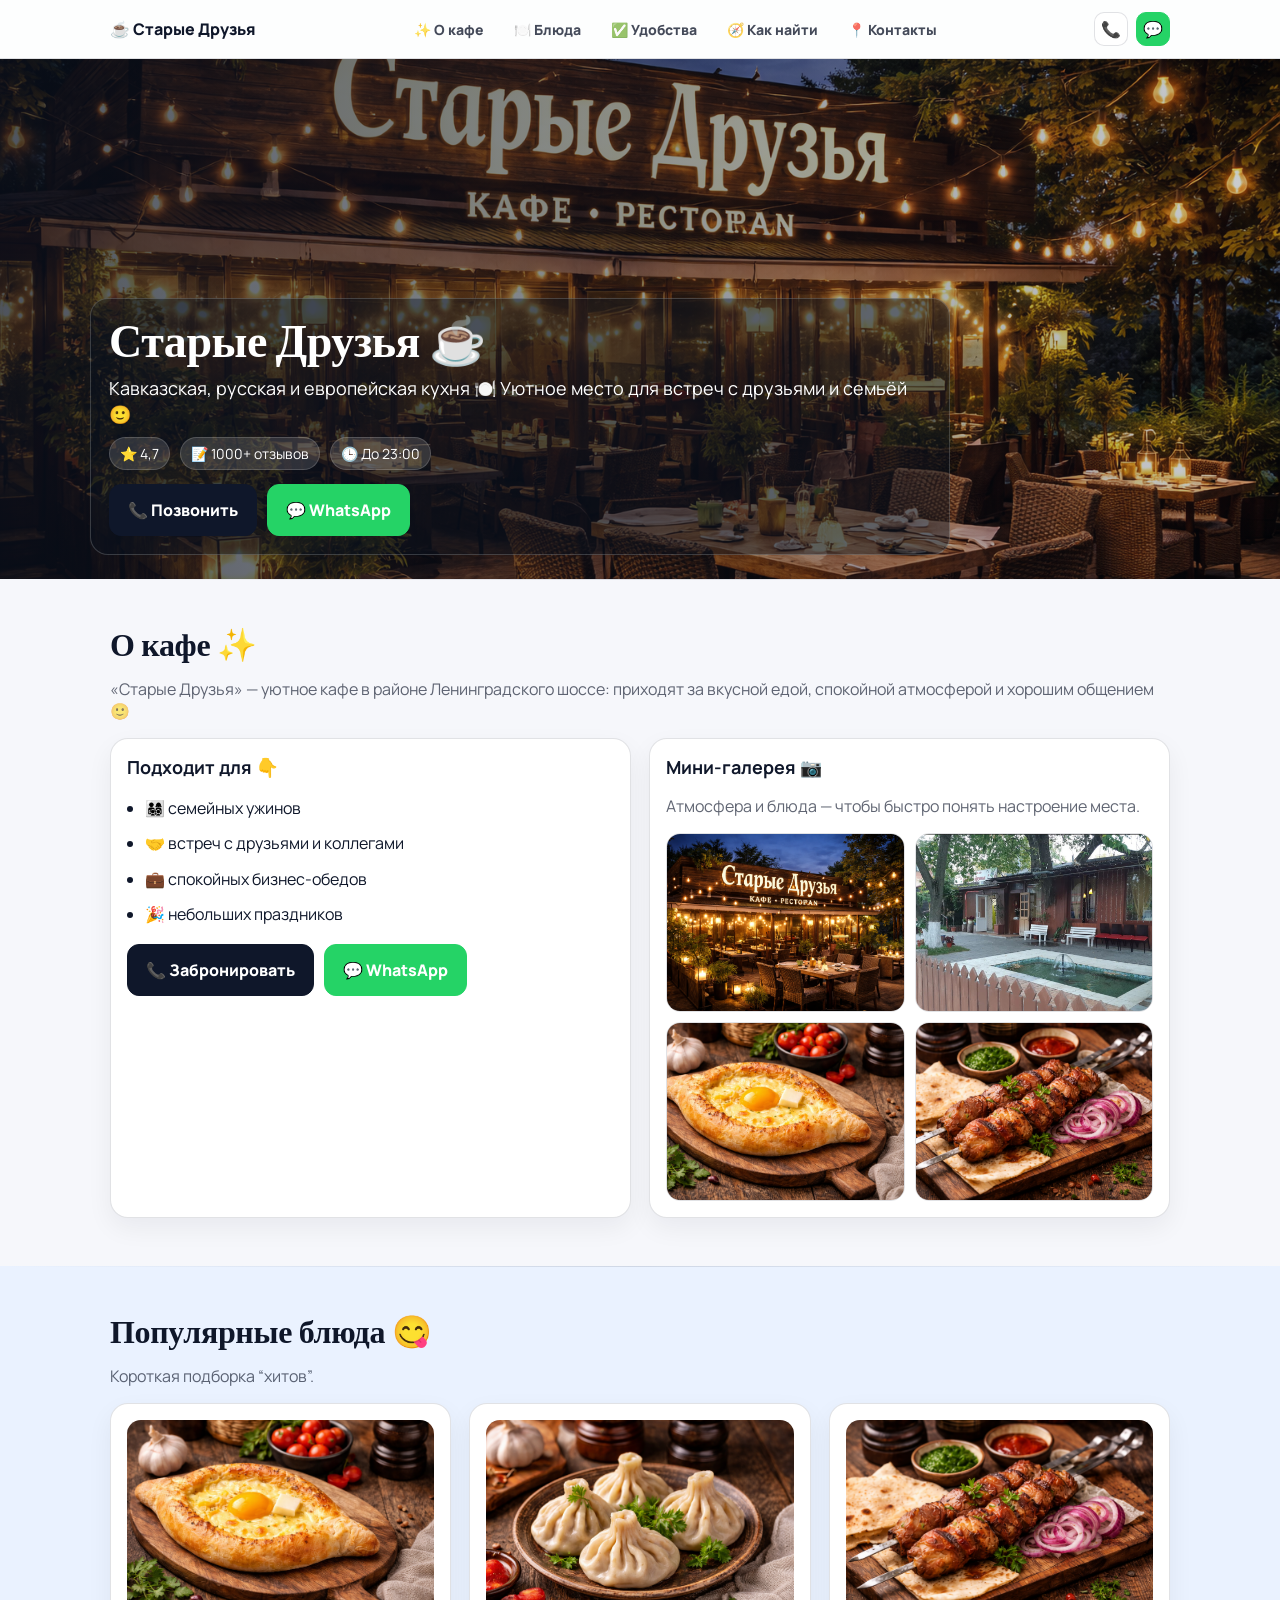
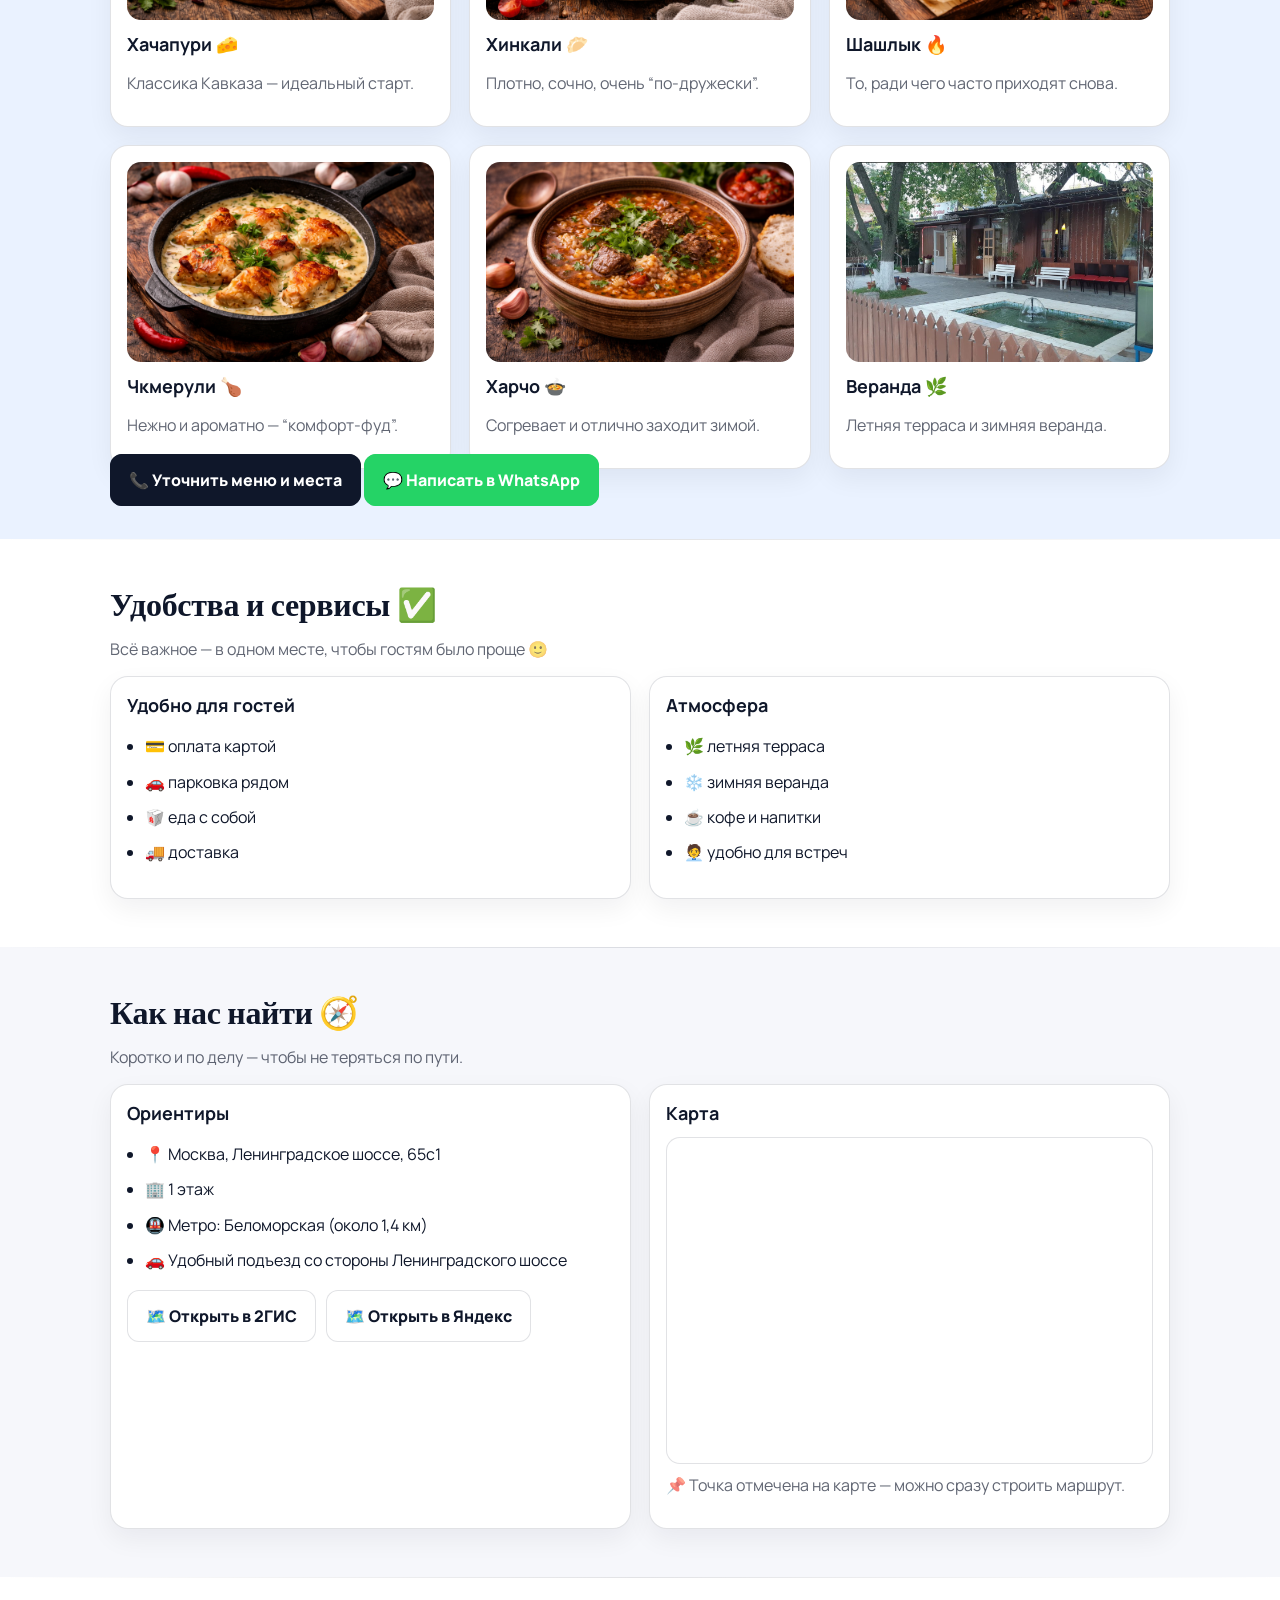
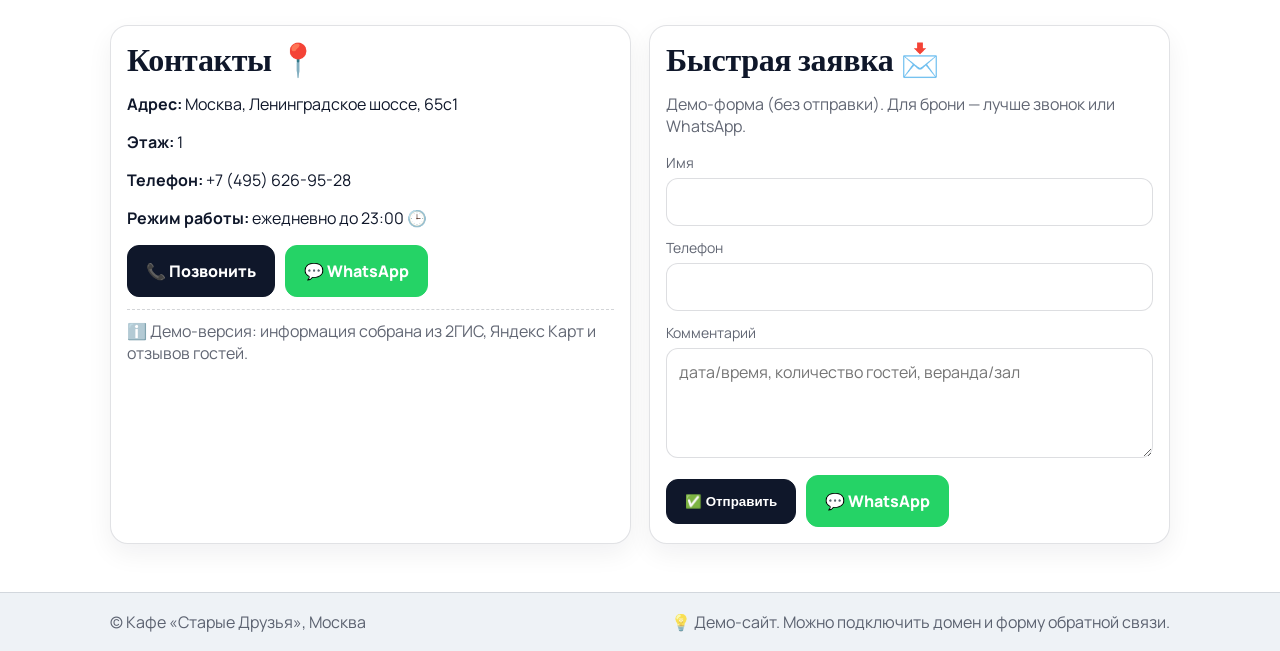
==== commit da46aac4: "Update index.html" ====
--- a/index.html
+++ b/index.html
@@ -73,8 +73,6 @@
         <div class="actions">
           <a class="btn btn--primary" href="tel:+74956269528">📞 Позвонить</a>
           <a class="btn btn--whatsapp wa-pulse" href="https://wa.me/74956269528" target="_blank" rel="noopener">💬 WhatsApp</a>
-          <a class="btn btn--ghost" href="https://2gis.ru/moscow/firm/70000001022725761" target="_blank" rel="noopener">🗺️ 2ГИС</a>
-          <a class="btn btn--ghost" href="https://yandex.ru/maps/org/staryye_druzya/107307470305/" target="_blank" rel="noopener">🗺️ Яндекс</a>
         </div>
       </div>
     </div>
@@ -310,3 +308,4 @@
 </body>
 </html>
 
+
